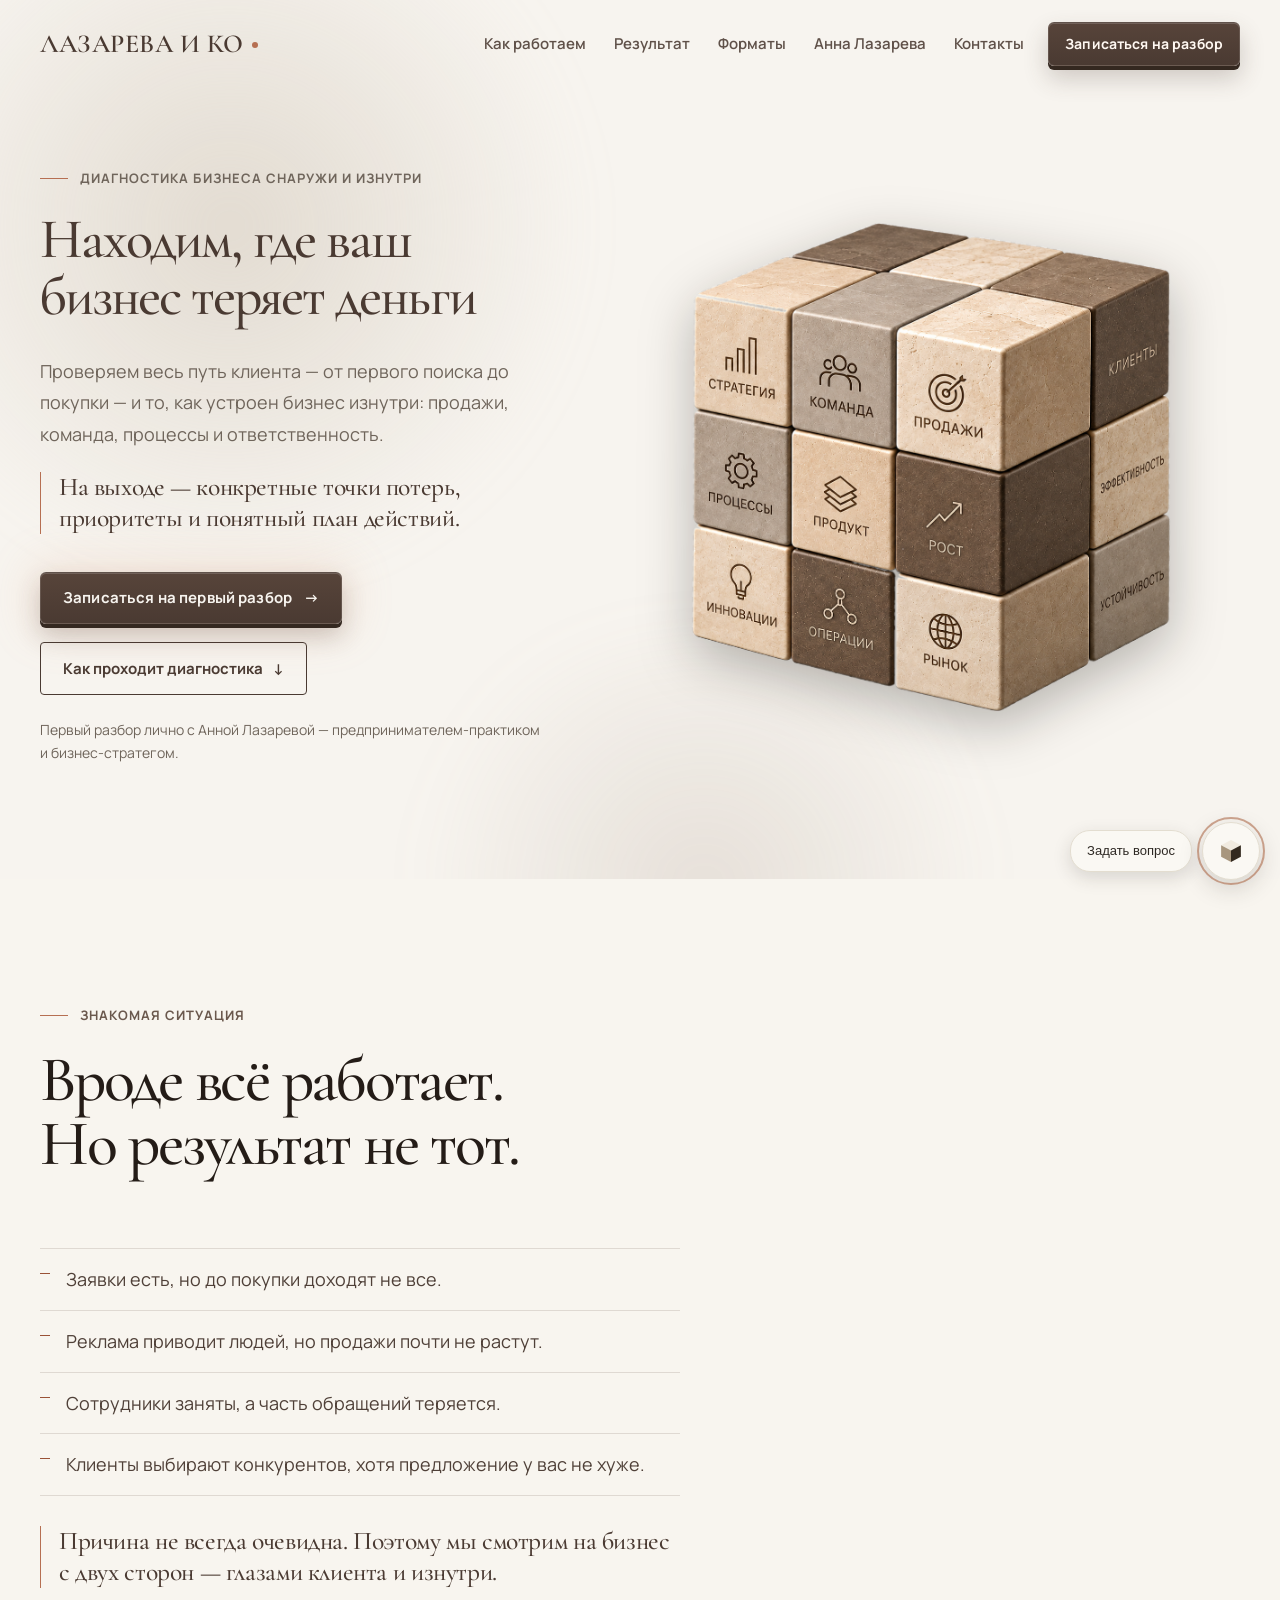
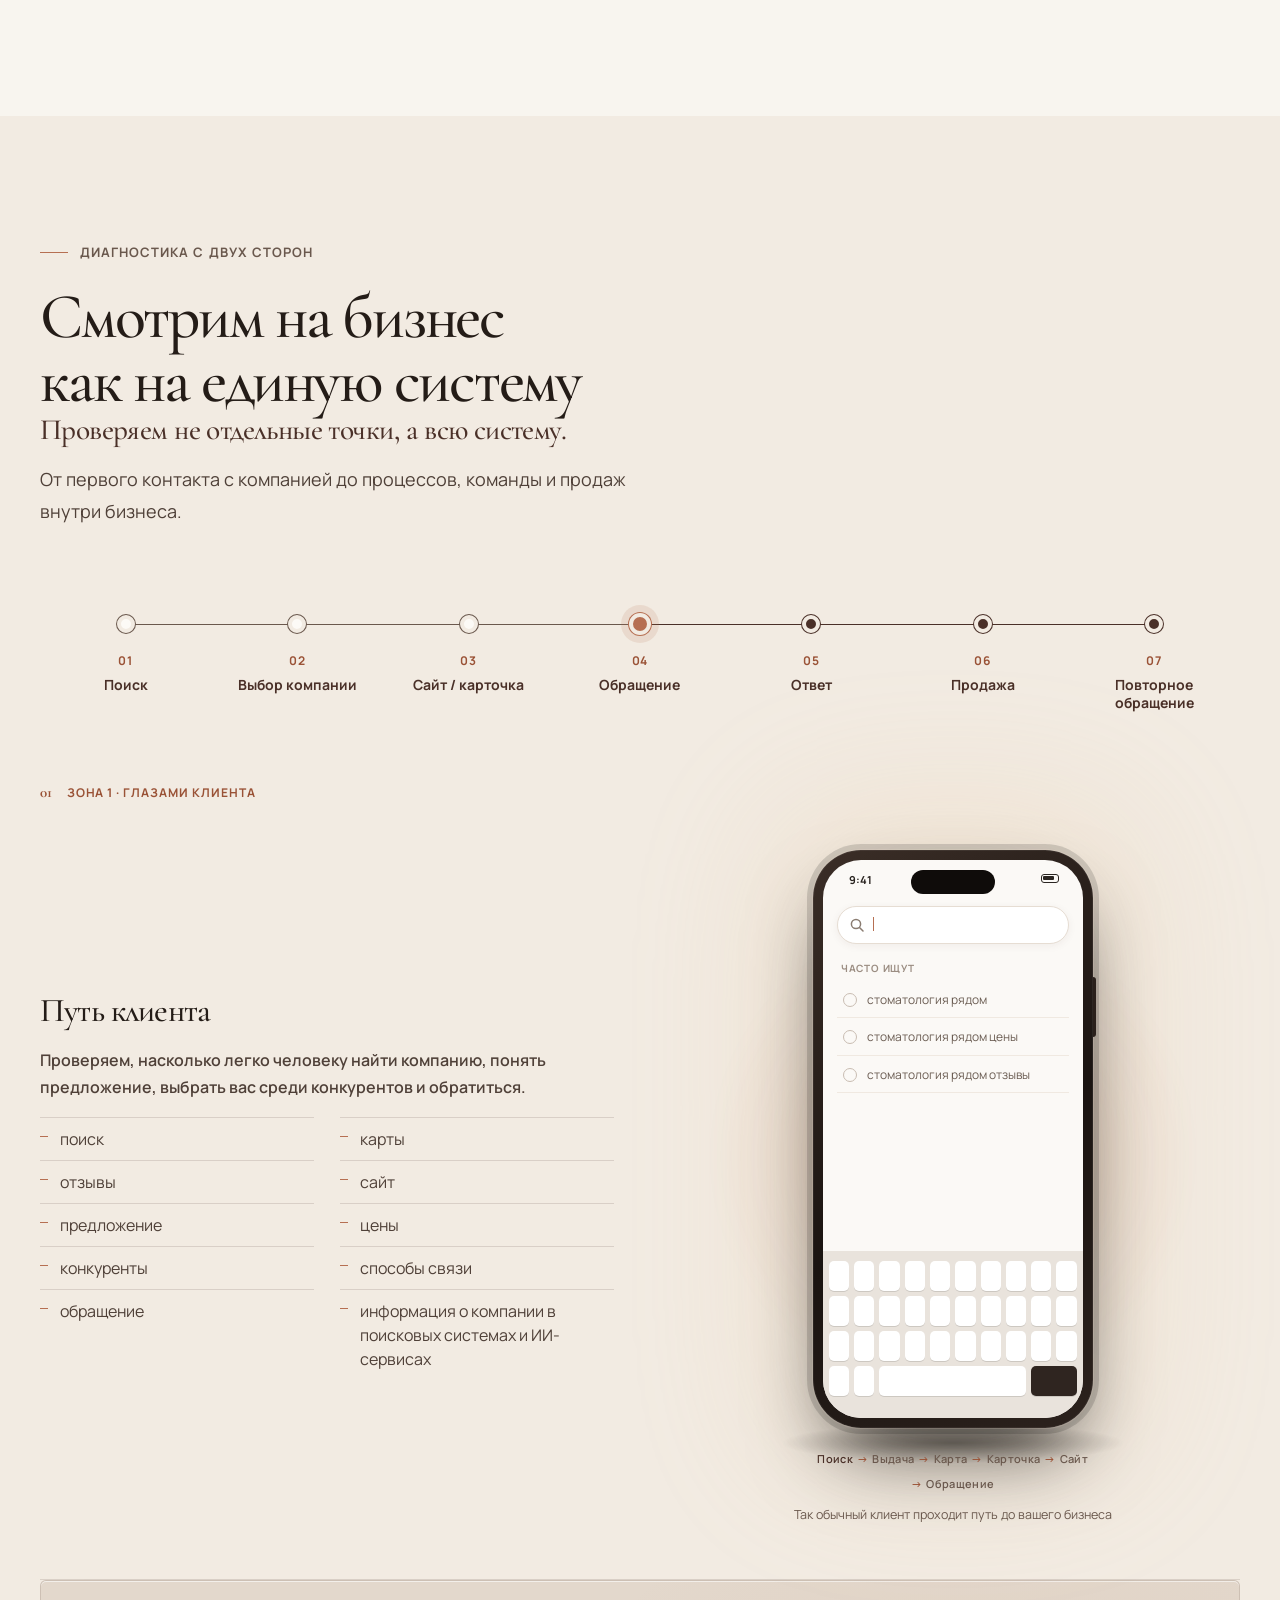
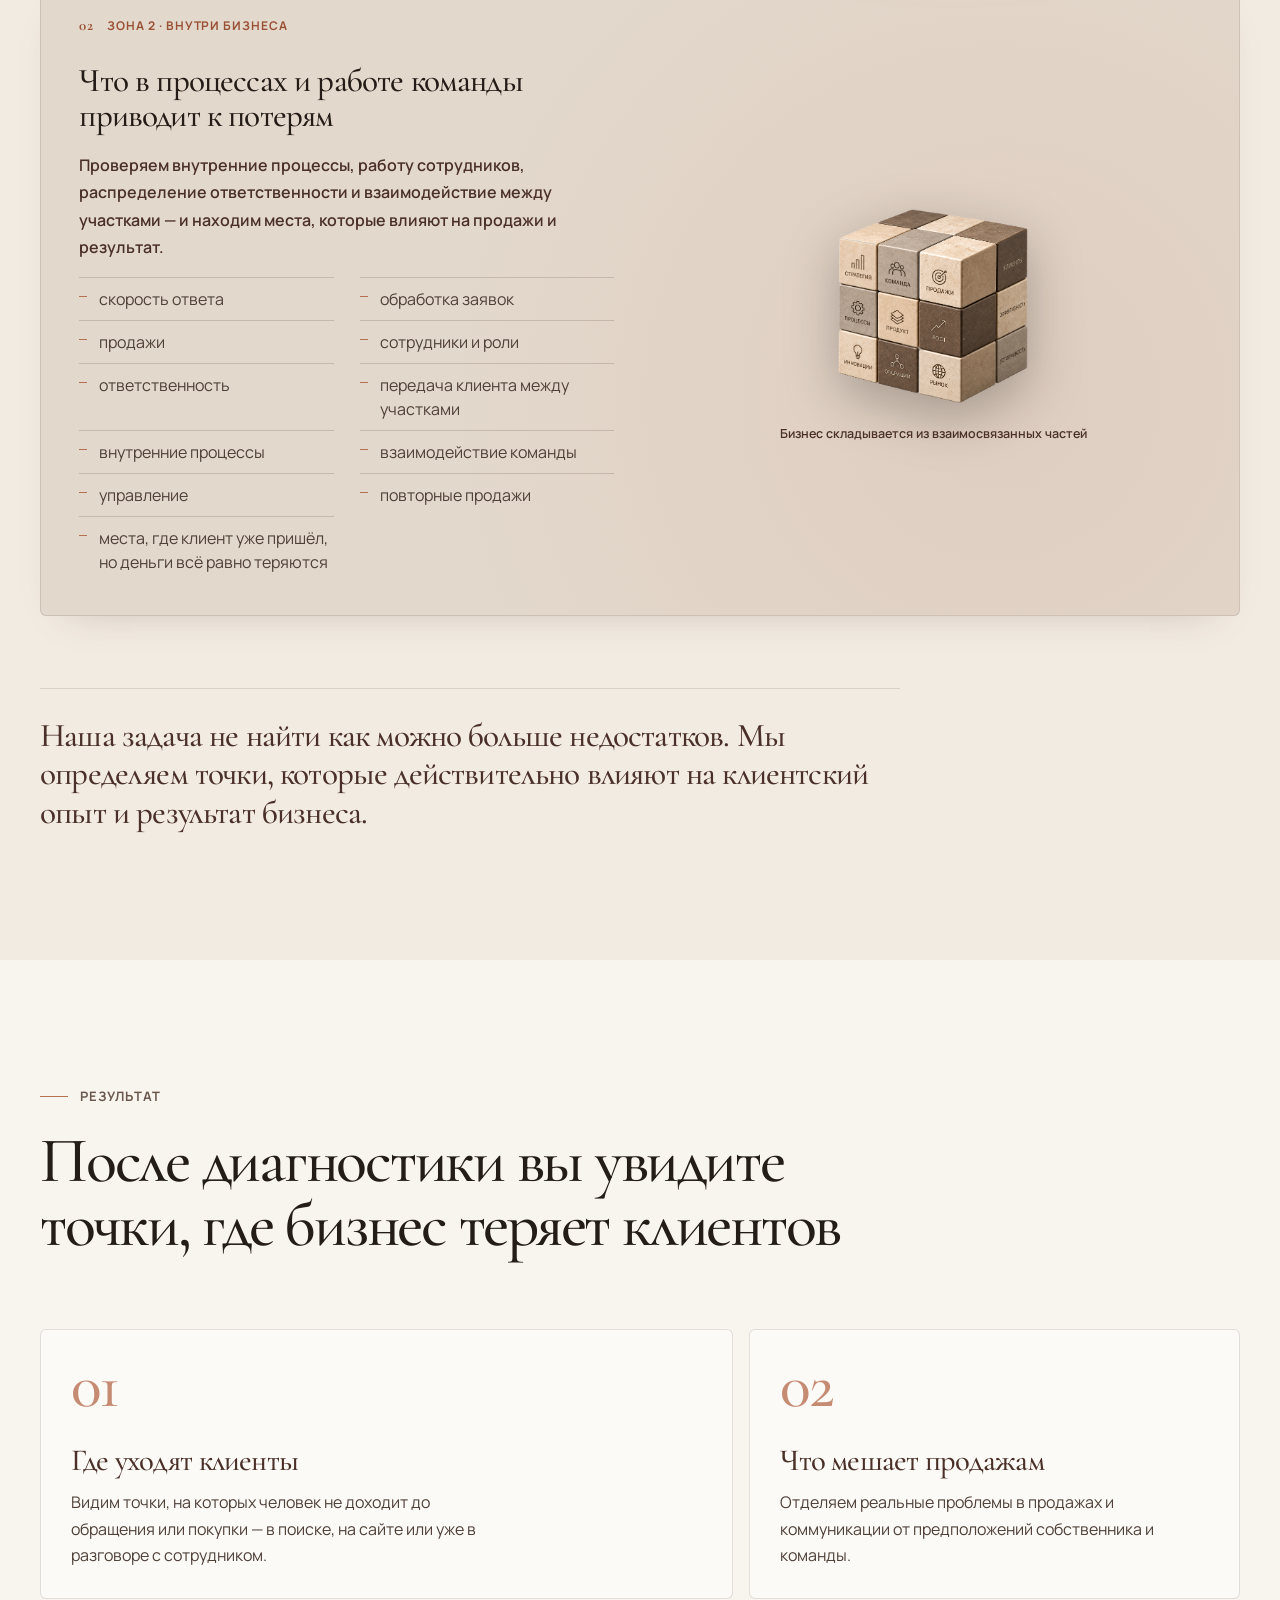
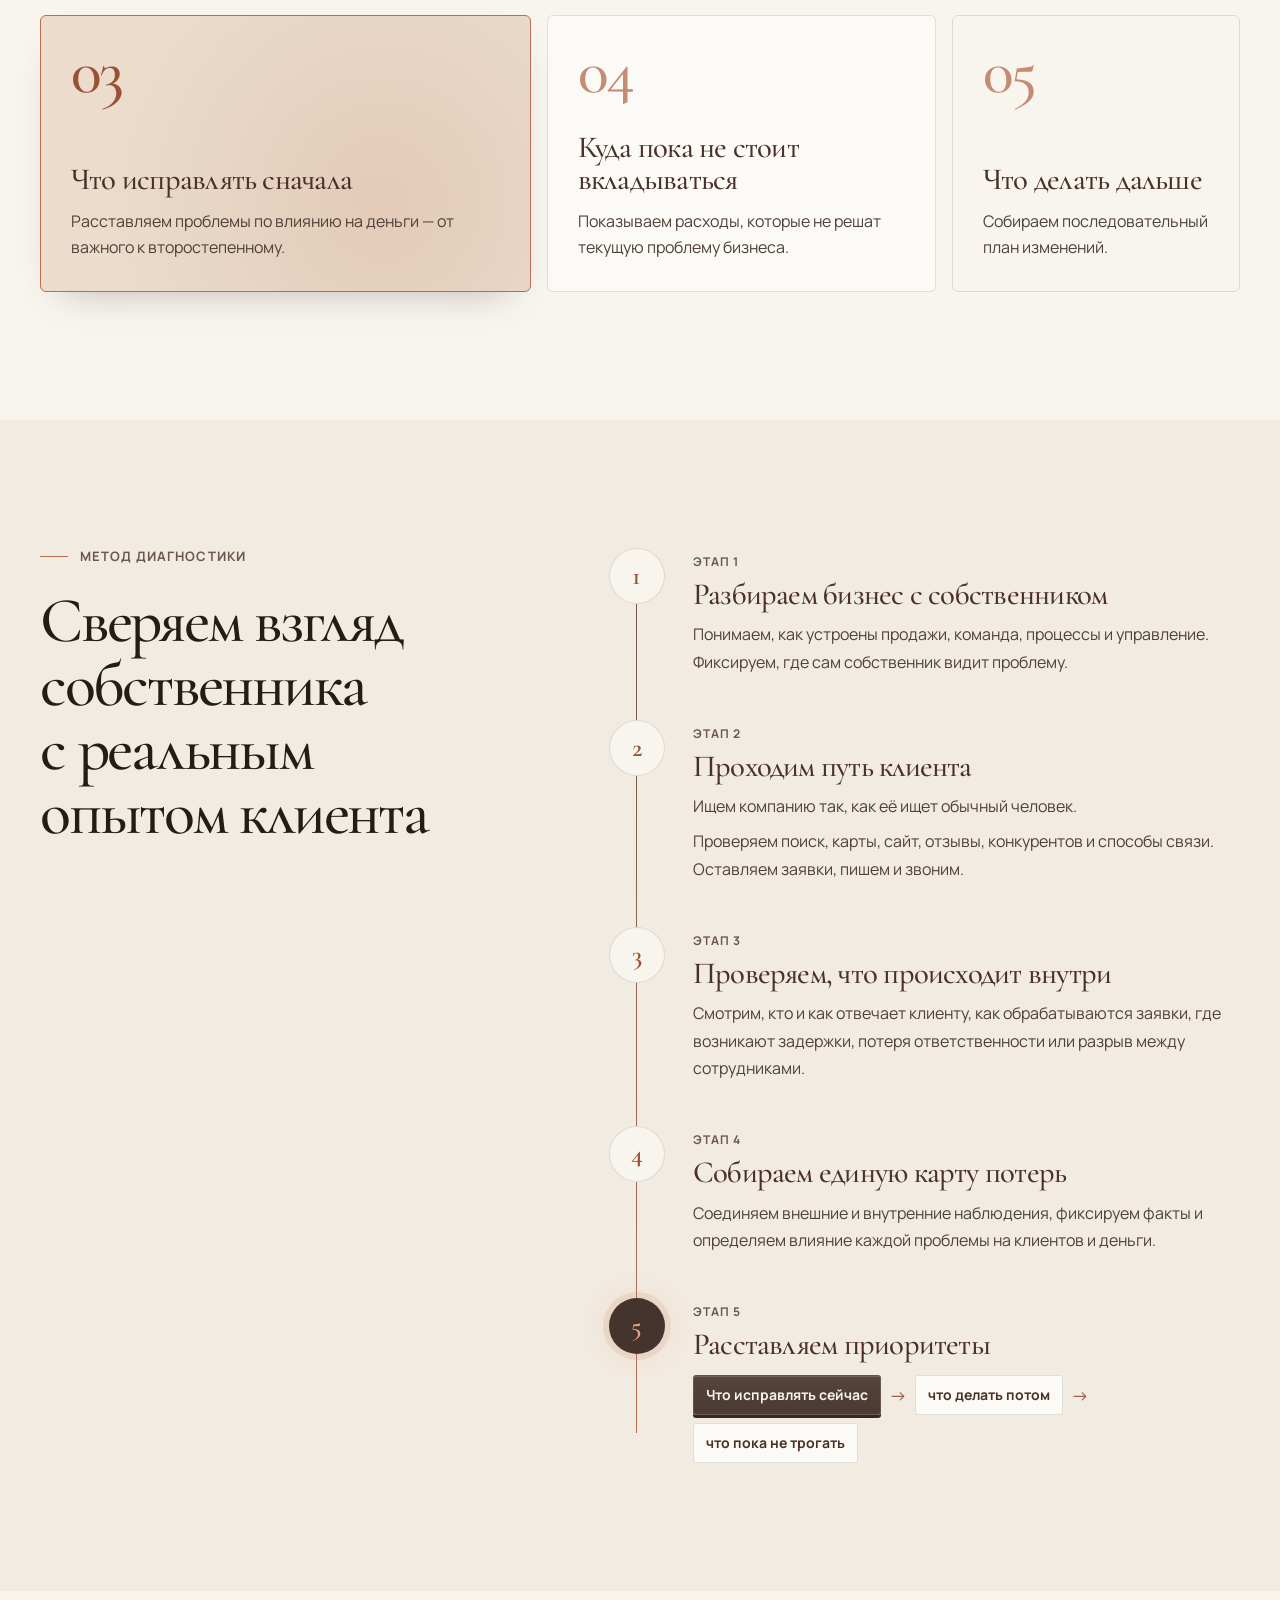
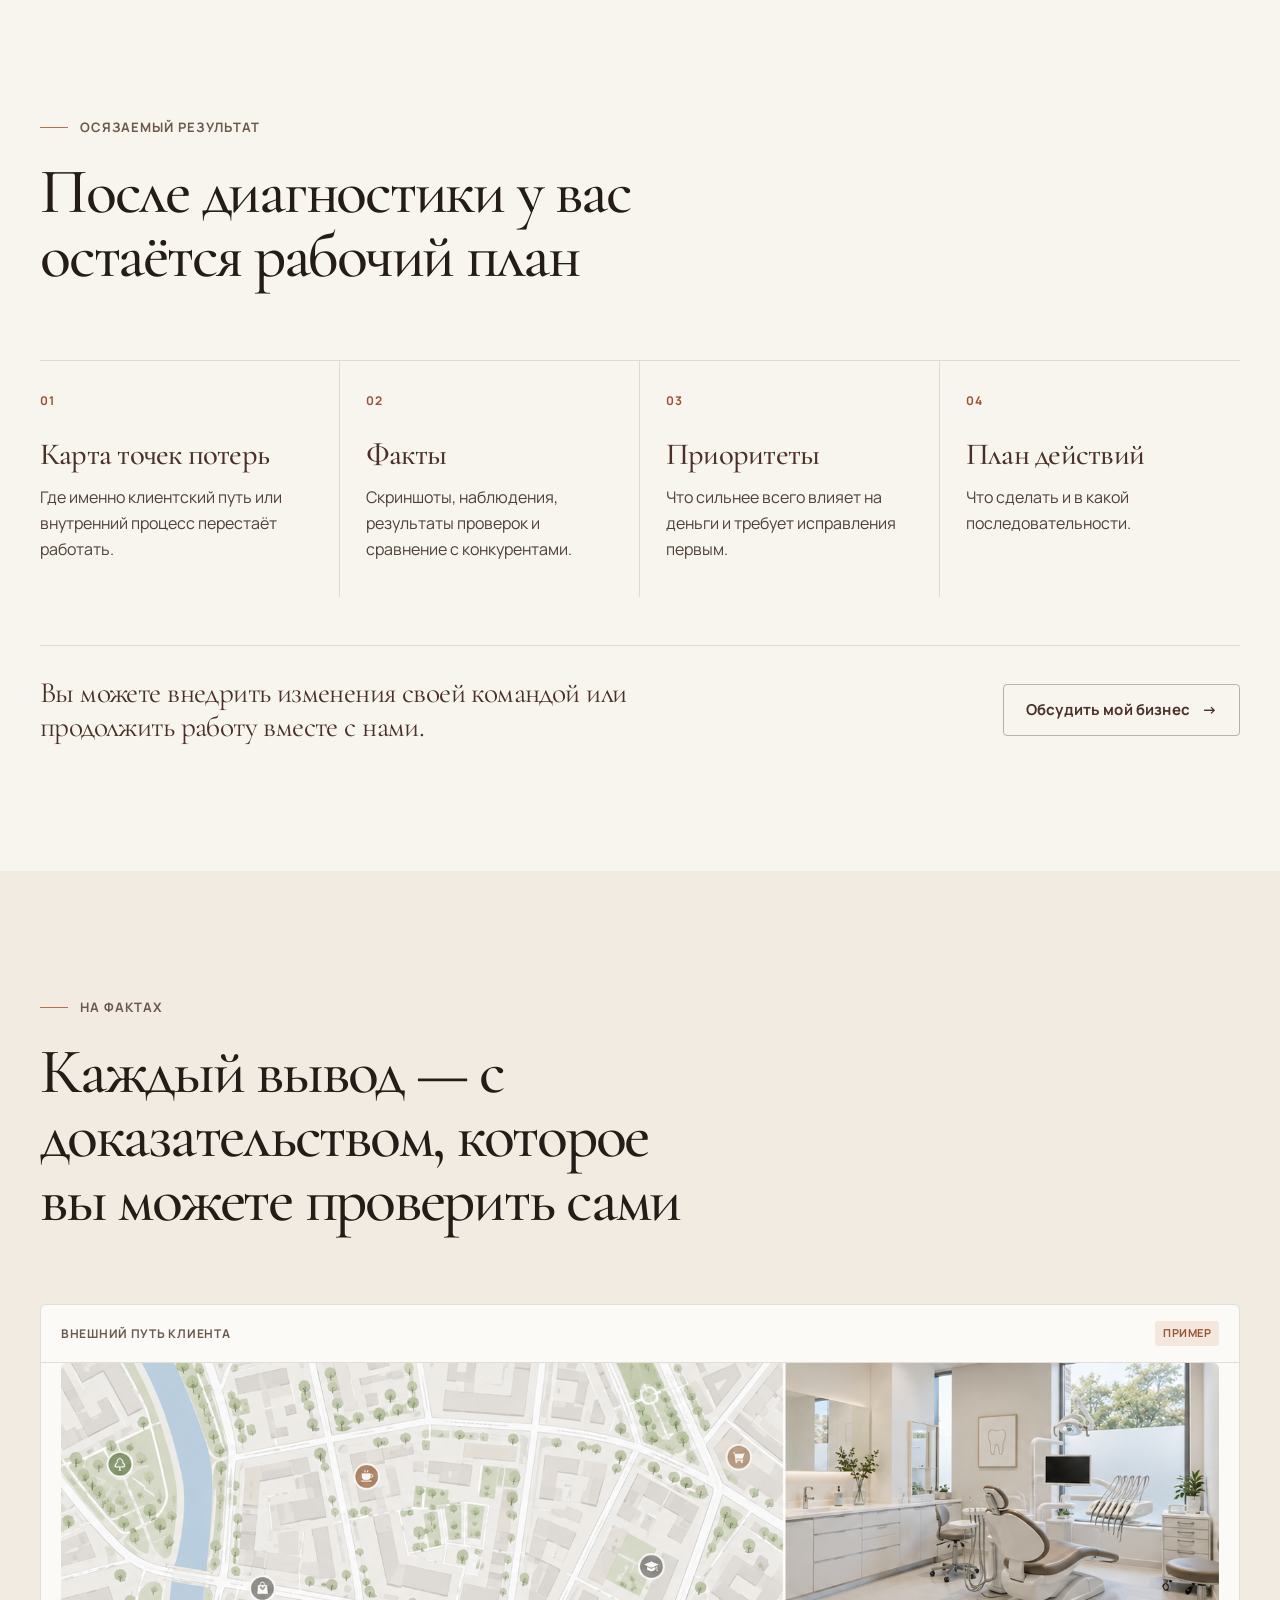
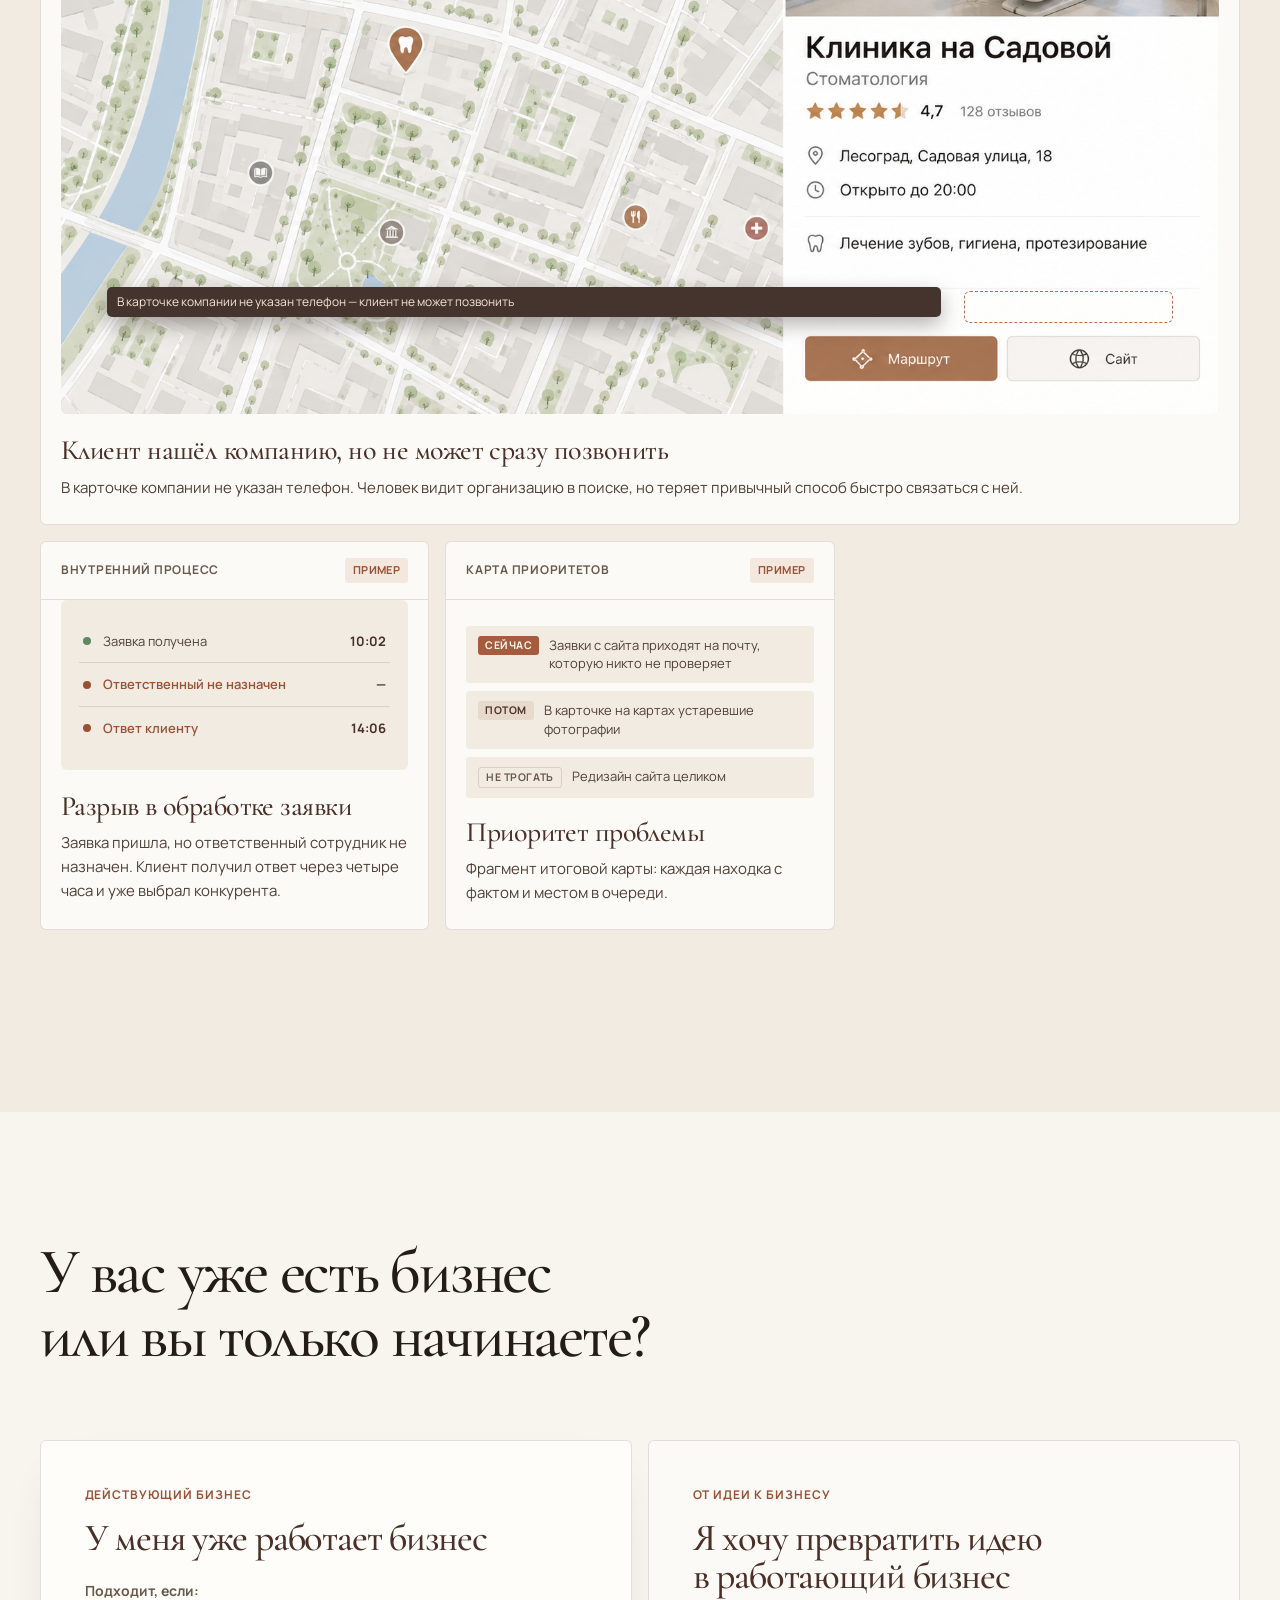
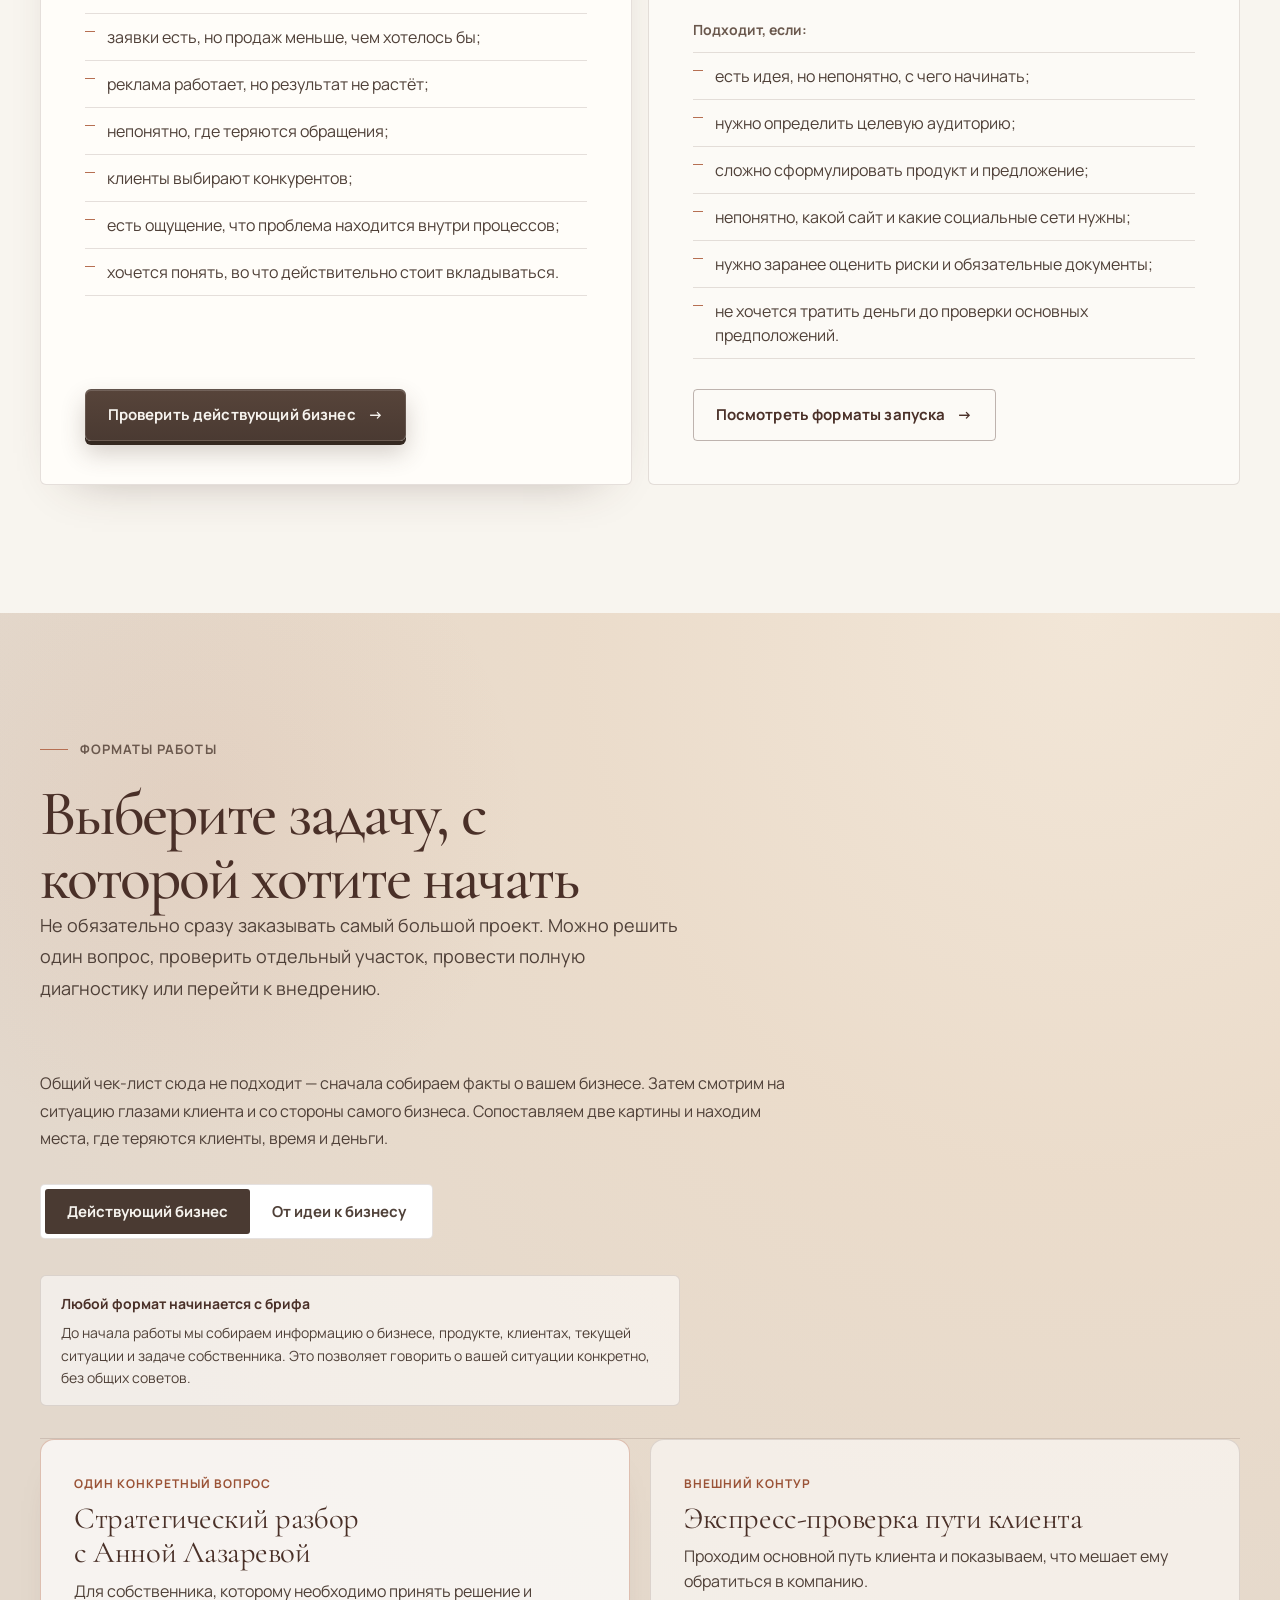
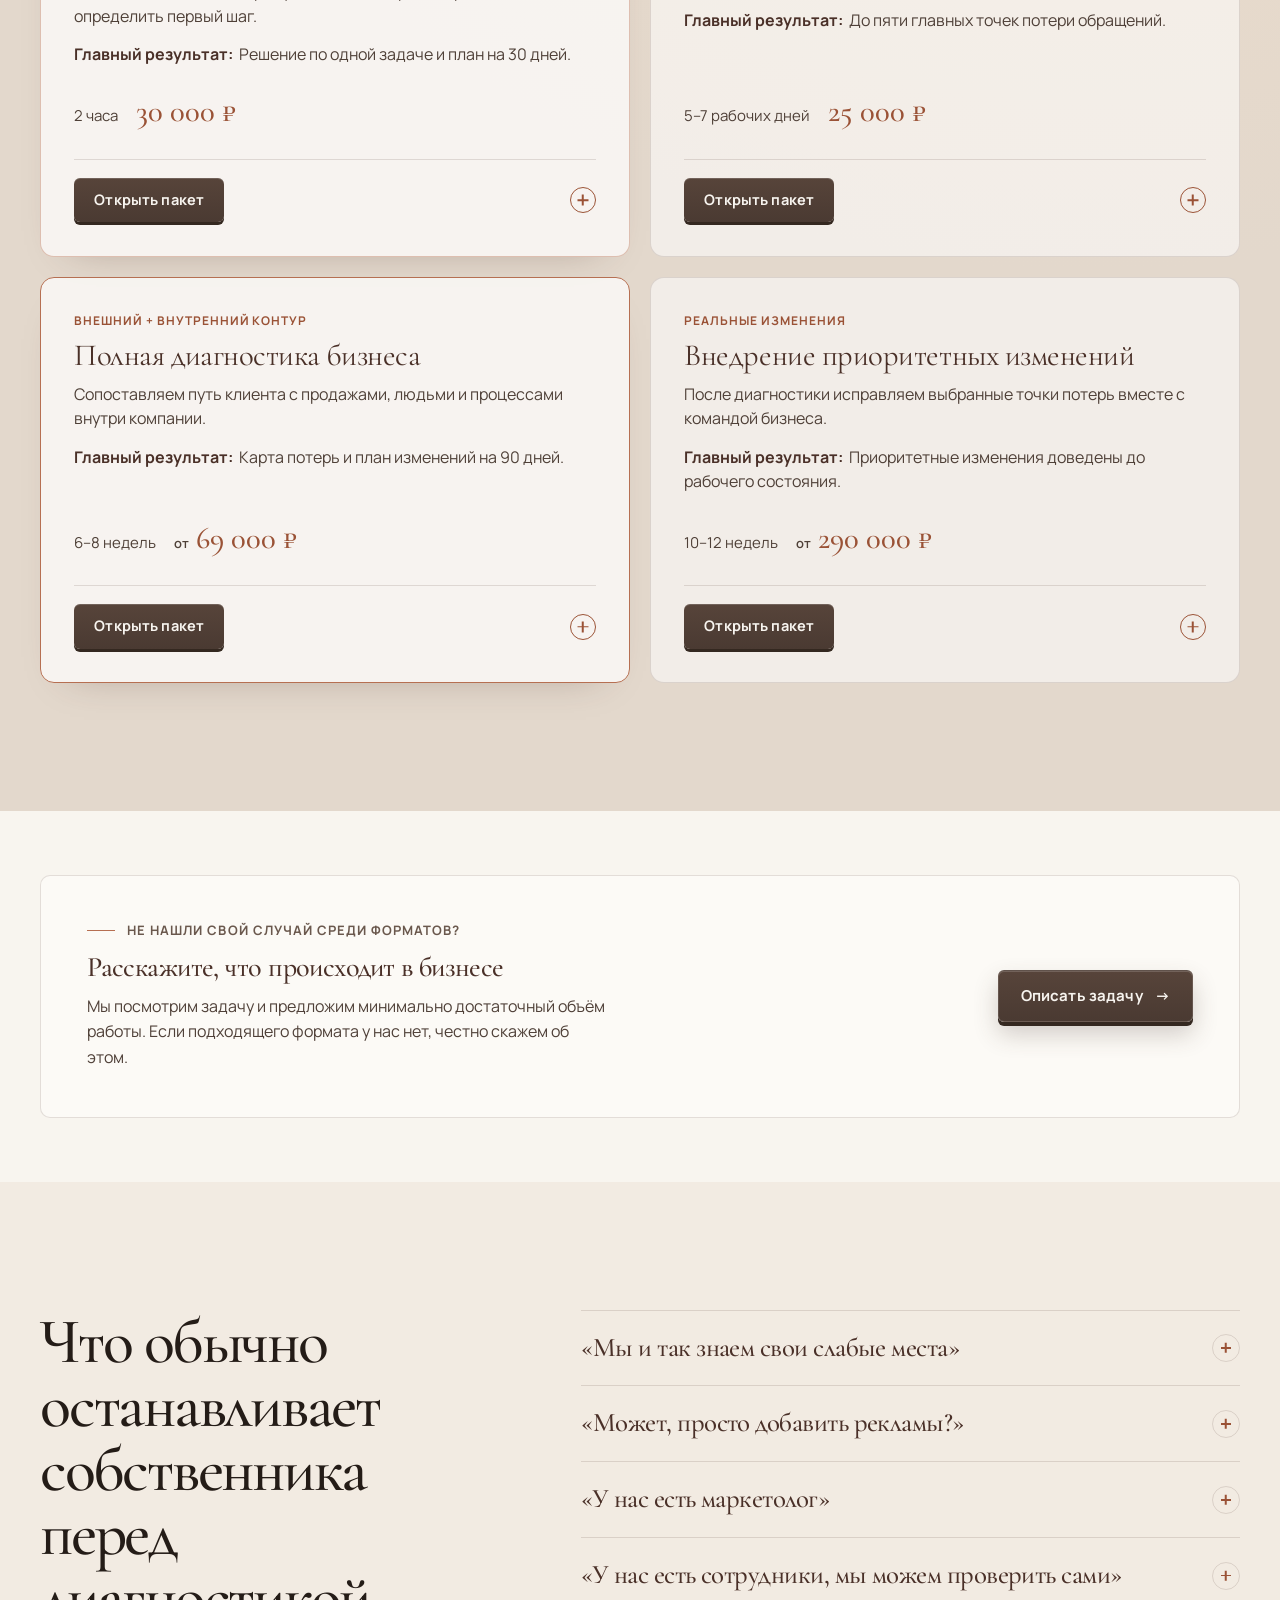
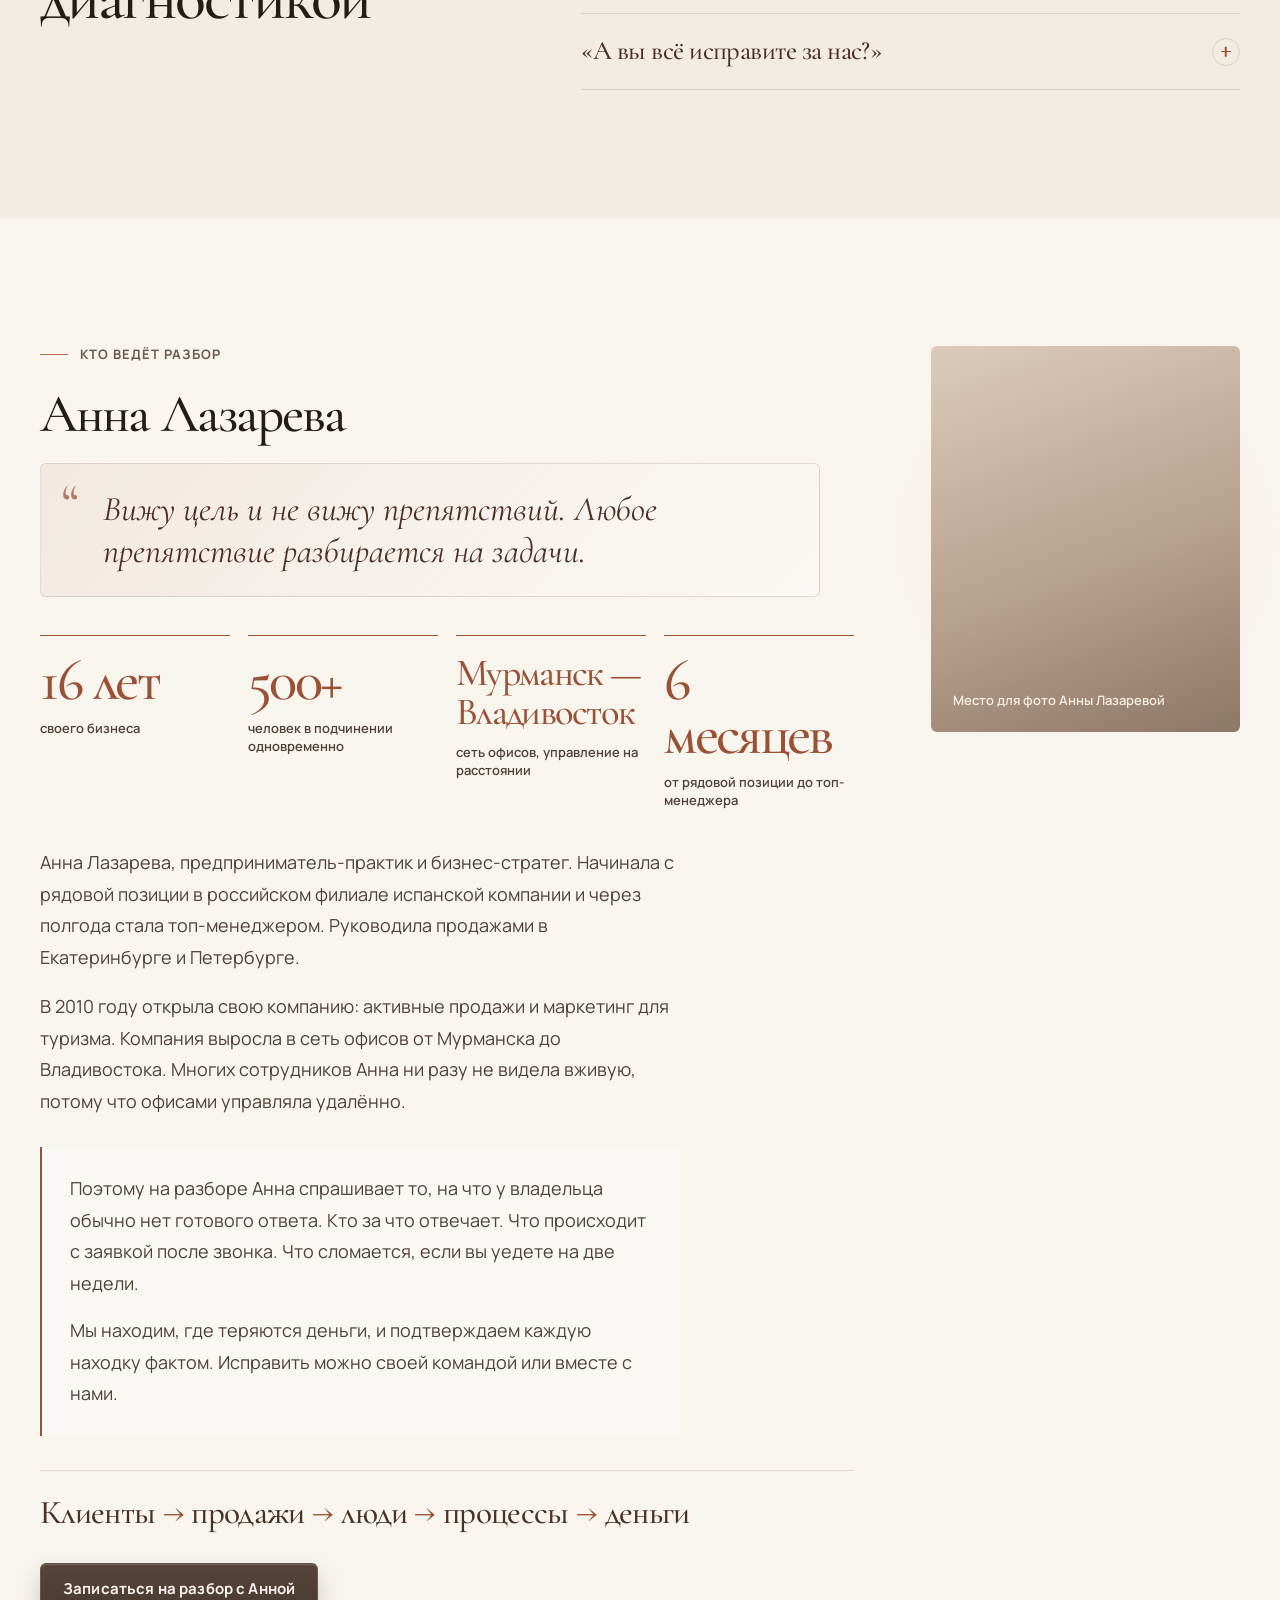
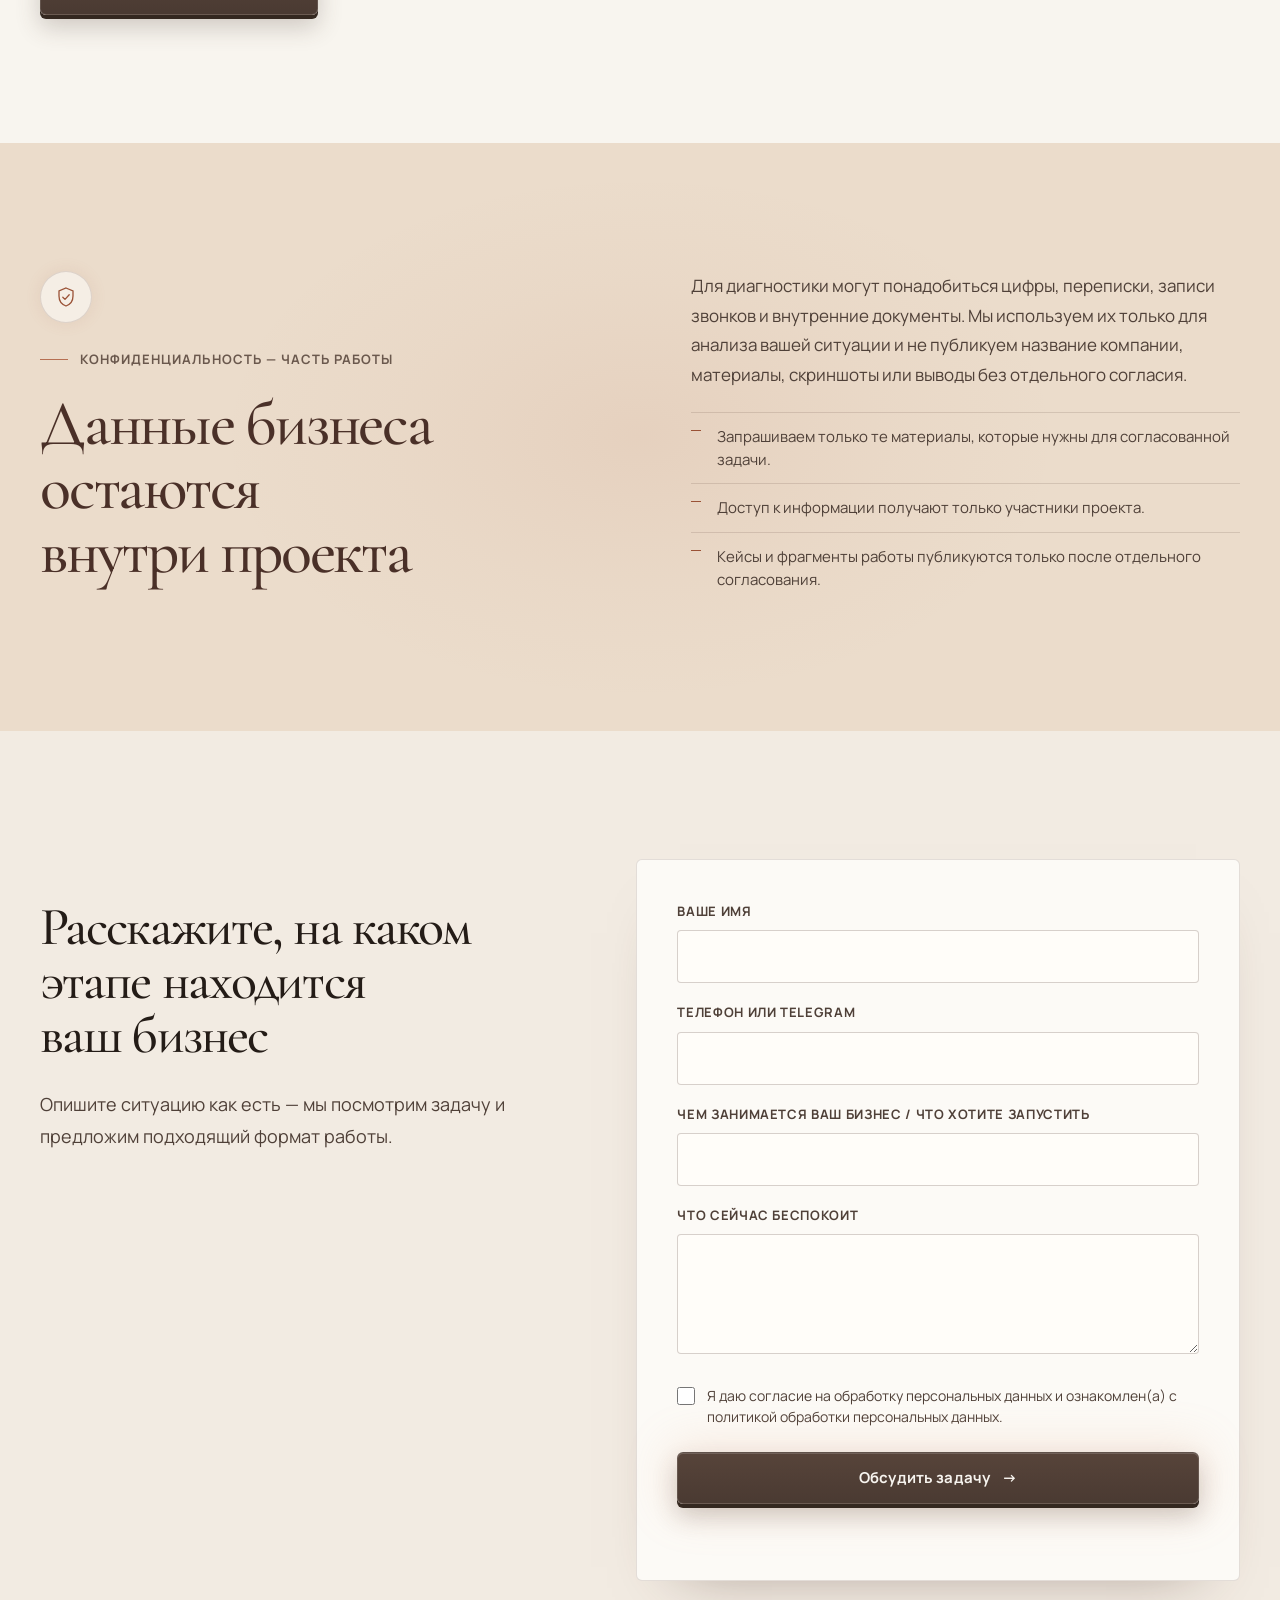
==== index.html @ 95a0cc96 "link Telegram contact" ====
<!doctype html>
<html lang="ru" class="no-js">
<head>
<meta charset="utf-8">
<meta name="viewport" content="width=device-width, initial-scale=1">
<title>Лазарева и Ко — диагностика бизнеса и пути клиента</title>
<meta name="description" content="Находим, где бизнес теряет деньги: на пути клиента до обращения и внутри бизнеса после заявки. Карта потерь, приоритеты и план действий. Первый разбор с Анной Лазаревой.">
<meta name="theme-color" content="#45342d">
<meta property="og:type" content="website">
<meta property="og:title" content="Лазарева и Ко — диагностика бизнеса и пути клиента">
<meta property="og:description" content="Находим, где ваш бизнес теряет деньги.">
<meta property="og:locale" content="ru_RU">
<link rel="icon" type="image/svg+xml" href="data:image/svg+xml,%3Csvg xmlns='http://www.w3.org/2000/svg' viewBox='0 0 64 64'%3E%3Crect width='64' height='64' rx='14' fill='%232b2520'/%3E%3Cpath d='M18 20h28M18 32h28M18 44h18' stroke='%23b8945f' stroke-width='4' stroke-linecap='round'/%3E%3C/svg%3E">
<link rel="preconnect" href="https://fonts.googleapis.com">
<link rel="preconnect" href="https://fonts.gstatic.com" crossorigin>
<link href="https://fonts.googleapis.com/css2?family=Cormorant+Garamond:wght@500;600&family=Manrope:wght@400;500;600;700&display=swap" rel="stylesheet">
<style>
/* Лазарева и Ко — quiet luxury, шоколад + крем + медь */
:root{
  --night:#1d1815;
  --choc:#45342d;
  --choc-deep:#332721;
  --cocoa:#4a3028;
  --cream:#f8f5ef;
  --card:#fcfaf6;
  --wash:#f2ebe2;
  --taupe:#6a584d;
  --copper:#b66f52;
  --copper-btn:#a45c3d;
  --copper-btn-hover:#934f33;
  --copper-text:#9a5236;
  --copper-light:#e2a47f;
  --champagne:232,196,150;
  --ink:#241c17;
  --text:#4f4038;
  --on-dark:#efe6dc;
  --on-dark-soft:#c9b3a0;
  --line:rgba(74,48,40,.14);
  --line-dark:rgba(239,214,190,.14);
  --serif:'Cormorant Garamond',Georgia,'Times New Roman',serif;
  --sans:'Manrope',Arial,sans-serif;
  --max:1200px;
  --ease:cubic-bezier(.2,.7,.2,1);
}

*{box-sizing:border-box}
html{scroll-behavior:smooth;background:var(--cream)}
body{margin:0;min-width:320px;overflow-x:hidden;background:var(--cream);color:var(--ink);font:400 18px/1.7 var(--sans);-webkit-font-smoothing:antialiased;text-rendering:optimizeLegibility}
a{color:inherit;text-decoration:none}
button,input,textarea{font:inherit;color:inherit}
button{cursor:pointer}
img{max-width:100%;display:block}
p{margin:0}
h1,h2,h3{margin:0;font-weight:500}
::selection{background:var(--copper);color:#fff8f2}
:focus-visible{outline:2px solid var(--copper);outline-offset:4px;border-radius:2px}
.dark :focus-visible{outline-color:var(--copper-light)}

.skip-link{position:fixed;z-index:100;left:16px;top:-80px;padding:10px 15px;border-radius:4px;background:var(--cocoa);color:var(--cream)}
.skip-link:focus{top:16px}

.shell{width:min(calc(100% - 64px),var(--max));margin:0 auto}
.section{position:relative;padding:clamp(88px,10vw,140px) 0;scroll-margin-top:80px}
.bg-cream{background:var(--cream)}
.bg-wash{background:var(--wash)}
.dark{background:var(--choc);color:var(--on-dark)}

/* typography */
.eyebrow{display:flex;align-items:center;gap:12px;margin:0 0 24px;color:var(--taupe);font-size:13px;font-weight:700;letter-spacing:.08em;line-height:1.3;text-transform:uppercase}
.eyebrow::before{flex:none;width:28px;height:1px;background:var(--copper);content:""}
.dark .eyebrow{color:var(--on-dark-soft)}
.display{font-family:var(--serif);font-size:clamp(42px,5vw,72px);font-weight:500;letter-spacing:-.035em;line-height:1}
.body-copy{max-width:640px;color:var(--text);font-size:18px;line-height:1.75}
.body-copy p+p{margin-top:1em}
.dark .body-copy{color:var(--on-dark-soft)}
.pain-list{max-width:640px;margin:26px 0 0;padding:0;list-style:none}
.pain-list li{position:relative;padding:16px 0 16px 26px;border-top:1px solid var(--line);color:var(--text);font-size:18px;line-height:1.6}
.pain-list li:last-child{border-bottom:1px solid var(--line)}
.pain-list li::before{position:absolute;left:0;top:24px;width:10px;height:1px;background:var(--copper-text);content:""}
#pain .hero-accent{max-width:640px;margin-top:30px}
.accent-line{font-family:var(--serif);font-size:clamp(26px,2.3vw,34px);font-weight:500;letter-spacing:-.02em;line-height:1.15;color:var(--cocoa)}
.dark .accent-line{color:var(--on-dark)}
.section-head{display:grid;grid-template-columns:1.05fr .95fr;gap:clamp(40px,8vw,120px);align-items:end;margin-bottom:clamp(44px,6vw,72px)}
.section-head .body-copy{margin-left:auto}
.section-head.single{display:block;max-width:880px}
.section-head.single .body-copy{margin-left:0}

/* buttons */
.btn{display:inline-flex;align-items:center;justify-content:center;gap:12px;min-height:52px;padding:13px 22px;border:1px solid transparent;border-radius:4px;font-size:15px;font-weight:700;letter-spacing:.01em;line-height:1.2;text-align:center;transition:background .25s var(--ease),box-shadow .25s var(--ease),transform .25s var(--ease),color .25s,border-color .25s}
.btn .arrow{display:inline-block;transition:transform .25s var(--ease)}
.btn:hover .arrow{transform:translateX(4px)}
.btn-primary{background:linear-gradient(180deg,#57443a 0%,#4a3a32 100%);color:#f7f4ef;border:1px solid rgba(255,255,255,.12);border-radius:6px;box-shadow:inset 0 1px 0 rgba(255,255,255,.16),0 4px 0 #342820,0 12px 24px rgba(74,58,50,.24)}
.btn-primary:hover{background:linear-gradient(180deg,#5f4c41 0%,#4a3a32 100%);transform:translateY(-2px);box-shadow:inset 0 1px 0 rgba(255,255,255,.18),0 6px 0 #342820,0 16px 30px rgba(74,58,50,.28)}
.btn-primary:active{transform:translateY(3px);box-shadow:inset 0 1px 0 rgba(255,255,255,.12),0 1px 0 #342820,0 6px 14px rgba(74,58,50,.22)}
.btn-primary.btn-glow{box-shadow:inset 0 1px 0 rgba(255,255,255,.16),0 4px 0 #342820,0 12px 24px rgba(74,58,50,.24),0 0 46px 6px rgba(226,164,127,.22)}
.btn-primary.btn-glow:hover{box-shadow:inset 0 1px 0 rgba(255,255,255,.18),0 6px 0 #342820,0 16px 30px rgba(74,58,50,.28),0 0 60px 10px rgba(226,164,127,.3)}
.btn-primary.btn-glow:active{box-shadow:inset 0 1px 0 rgba(255,255,255,.12),0 1px 0 #342820,0 6px 14px rgba(74,58,50,.22)}
.btn-ghost{background:transparent;border-color:rgba(74,48,40,.35);color:var(--cocoa)}
.btn-ghost:hover{border-color:var(--cocoa);background:rgba(74,48,40,.05);transform:translateY(-1px)}
.dark .btn-ghost{border-color:rgba(239,214,190,.3);color:var(--on-dark)}
.dark .btn-ghost:hover{border-color:var(--copper-light);background:rgba(239,214,190,.06)}
.text-link{display:inline-flex;align-items:center;gap:8px;padding:4px 0;border-bottom:1px solid var(--copper);font-size:15px;font-weight:700}
.text-link .arrow{transition:transform .25s var(--ease)}
.text-link:hover .arrow{transform:translateY(3px)}

/* reveal */
.reveal{opacity:0;transform:translateY(16px);transition:opacity .8s var(--ease),transform .8s var(--ease)}
.reveal.in-view{opacity:1;transform:none}
.no-js .reveal{opacity:1;transform:none}

/* ============ header ============ */
.site-header{position:fixed;z-index:60;top:0;left:0;right:0;padding:22px 0;color:var(--on-dark);transition:padding .3s var(--ease),background .3s,box-shadow .3s,color .3s}
.site-header.is-scrolled{padding:10px 0;background:rgba(248,245,239,.86);color:var(--ink);box-shadow:0 1px 0 rgba(74,48,40,.12);-webkit-backdrop-filter:blur(14px);backdrop-filter:blur(14px)}
.header-row{display:flex;align-items:center;gap:24px}
.brand{font-family:var(--serif);font-size:26px;font-weight:600;letter-spacing:.02em;line-height:1;white-space:nowrap}
.brand::after{display:inline-block;width:6px;height:6px;margin:0 0 4px 8px;border-radius:50%;background:var(--copper);content:""}
.nav{display:flex;align-items:center;gap:28px;margin-left:auto}
.nav a{font-size:15px;font-weight:600;opacity:.88;transition:opacity .2s,color .2s}
.nav a:hover{opacity:1;color:var(--copper-light)}
.site-header.is-scrolled .nav a:hover{color:var(--copper-text)}
.header-cta{min-height:44px;padding:9px 16px;font-size:14px;white-space:nowrap}
.nav-cta{display:none}
.menu-toggle{display:none;position:relative;width:44px;height:44px;margin-left:auto;padding:0;border:1px solid currentColor;border-radius:4px;background:transparent;color:inherit;opacity:.85}
.menu-toggle span,.menu-toggle::before,.menu-toggle::after{position:absolute;left:50%;width:18px;height:1.5px;margin-left:-9px;background:currentColor;content:"";transition:transform .25s}
.menu-toggle span{top:21px}
.menu-toggle::before{top:15px}
.menu-toggle::after{top:27px}
.menu-toggle[aria-expanded="true"] span{opacity:0}
.menu-toggle[aria-expanded="true"]::before{transform:translateY(6px) rotate(45deg)}
.menu-toggle[aria-expanded="true"]::after{transform:translateY(-6px) rotate(-45deg)}

/* ============ hero ============ */
:root{
  /* hero + biz-cube local palette (does not affect any other section) */
  --hero-ivory:#f7f4ef;
  --hero-sand:#ebdccb;
  --hero-taupe:#c8bcab;
  --hero-mushroom:#9a8574;
  --hero-brown:#4a3a32;
  --hero-stone:#6f655b;
}
.hero{position:relative;overflow:hidden;min-height:0;padding:clamp(130px,14vw,170px) 0 clamp(80px,9vw,120px);background:var(--hero-ivory);color:var(--hero-brown)}
.hero-light{position:absolute;inset:0;pointer-events:none;will-change:transform}
.hero-light i{position:absolute;display:block;border-radius:50%;filter:blur(30px)}
.hero-light .l1{top:-18%;left:-12%;width:60vw;height:60vw;background:radial-gradient(circle,rgba(200,188,171,.45),transparent 65%)}
.hero-light .l2{bottom:-30%;left:30%;width:50vw;height:40vw;background:radial-gradient(circle,rgba(154,133,116,.18),transparent 70%)}
.hero-grid{position:relative;display:grid;grid-template-columns:.9fr 1.1fr;gap:clamp(40px,6vw,90px);align-items:center}
.hero .eyebrow{color:var(--hero-stone)}
.hero h1{max-width:600px;font-family:var(--serif);font-size:clamp(42px,4.4vw,64px);font-weight:500;letter-spacing:-.035em;line-height:1.02;color:var(--hero-brown)}
.hero-text{max-width:520px;margin:30px 0 0;color:var(--hero-stone);font-size:18px;line-height:1.75}
.hero-accent{max-width:520px;margin:22px 0 0;padding-left:18px;border-left:1px solid var(--copper);font-family:var(--serif);font-size:clamp(24px,2vw,30px);font-weight:500;letter-spacing:-.015em;line-height:1.2;color:var(--hero-brown)}
.hero-actions{display:flex;flex-wrap:wrap;align-items:center;gap:18px 26px;margin-top:38px}
.hero-actions .text-link{display:inline-flex;align-items:center;justify-content:center;gap:10px;min-height:52px;padding:13px 22px;border:1px solid var(--hero-brown);border-radius:4px;background:transparent;color:var(--hero-brown);transition:background .25s var(--ease),border-color .25s,transform .25s var(--ease)}
.hero-actions .text-link:hover{background:rgba(74,58,50,.07);border-color:#3a2d26;transform:translateY(-1px)}
.hero-note{max-width:520px;margin-top:24px;color:var(--hero-stone);font-size:14px;line-height:1.6}

/* header: unscrolled state sits over the now-light hero and needs dark-brown text;
   its scrolled/sticky behaviour is untouched. */
body.hero-is-light .site-header:not(.is-scrolled){color:var(--hero-brown)}
body.hero-is-light .site-header:not(.is-scrolled) .nav a:hover{color:var(--copper-text)}
body.hero-is-light .site-header:not(.is-scrolled) .header-cta{color:#fff8f2}

.sr-only{position:absolute;width:1px;height:1px;padding:0;margin:-1px;overflow:hidden;clip:rect(0,0,0,0);white-space:nowrap;border:0}

/* ============ biz-cube: reusable "business cube" component ============
   Used in the hero (--hero modifier) and in "Внутри бизнеса" (--inner modifier).
   A genuine volumetric construction: 9 individually-3D-faced sub-cubes (each
   with its own front/top/side face, shaded lightest-top / mid-front / darkest-side
   from the SAME base hue) tiled 3x3 and viewed under one shared isometric rotation,
   so the whole thing simultaneously reads as one big cube (front/top/right faces
   all visible with real offset depth) AND as 9 small volumetric blocks.
   Built from CSS + inline-SVG icons only — no photographic tile assets. */
.hero-cube-figure{width:100%;margin:0;justify-self:end}
.biz-cube{--tile-radius:7px;position:relative;width:100%;padding-bottom:6%;perspective:1600px}
.biz-cube::after{content:"";position:absolute;left:8%;right:8%;bottom:0;height:22%;background:radial-gradient(ellipse at center,rgba(43,32,26,.4),rgba(43,32,26,.14) 55%,transparent 76%);filter:blur(7px);z-index:0;pointer-events:none}
.biz-cube-grid{position:relative;z-index:1;display:grid;grid-template-columns:repeat(3,1fr);grid-template-rows:repeat(3,1fr);gap:0;width:100%;aspect-ratio:1;container-type:inline-size;transform-style:preserve-3d;transform:rotateX(30deg) rotateY(-33deg);transform-origin:50% 50%}
.biz-cube-tile{position:relative;transform-style:preserve-3d}
.biz-cube-tile{--cube-s:29cqw}
/* NOTE: the settle/assemble/push animations are applied to the individual .cube-face
   leaves below (not to .biz-cube-tile, which stays static). Chromium flattens a
   preserve-3d element's 3D children for the duration a CSS @keyframes animation
   targets that same element's `transform` — animating the tile itself silently
   collapses the whole sub-cube back to a flat card. Animating the (non-preserve-3d)
   leaf faces instead keeps every sub-cube genuinely volumetric while still moving. */
.cube-face{position:absolute;inset:0;border-radius:var(--tile-radius);backface-visibility:hidden;transform:var(--face-base)}
.cube-face--front{display:flex;flex-direction:column;align-items:center;justify-content:center;gap:8px;--face-base:translateZ(calc(var(--cube-s) / 2));background-image:radial-gradient(circle at 28% 22%,rgba(255,255,255,.4),transparent 42%),linear-gradient(155deg,var(--hero-sand) 0%,var(--hero-taupe) 100%);color:var(--hero-brown);box-shadow:inset 0 0 0 1px rgba(43,32,26,.14),inset 0 1px 0 rgba(255,255,255,.5),inset 0 -6px 10px rgba(74,58,50,.14)}
.cube-face--top{--face-base:rotateX(-90deg) translateZ(calc(var(--cube-s) / 2));background-image:linear-gradient(155deg,var(--hero-sand) 0%,var(--hero-taupe) 100%);filter:brightness(1.2) saturate(.9);box-shadow:inset 0 0 0 1px rgba(43,32,26,.14)}
.cube-face--side{--face-base:rotateY(90deg) translateZ(calc(var(--cube-s) / 2));background-image:linear-gradient(115deg,var(--hero-taupe) 0%,var(--hero-mushroom) 55%,var(--hero-stone) 100%);filter:brightness(.62) saturate(1.05);box-shadow:inset 0 0 0 1px rgba(43,32,26,.16)}
/* Only the true silhouette edges of the assembled cube carry a visible cap face:
   the top row's --top face (the cube's actual top plane) and the rightmost
   column's --side face (the cube's actual right plane). Every interior/lower
   tile also renders --top/--side leaves (kept for the 3D construction and for
   the loss-tile push), but on a real cube those are internal and invisible —
   left visible they poke out past the tile's own footprint (most visible as a
   pale plank hanging below the bottom row). Hiding them here fixes that without
   touching the 3D transforms, scatter offsets or assemble/push timing. */
.biz-cube-tile:not(:nth-child(-n+3)) > .cube-face--top{visibility:hidden}
.biz-cube-tile:not(:nth-child(3n)) > .cube-face--side{visibility:hidden}
.biz-cube-icon{position:relative;z-index:1;width:clamp(14px,2.2cqw,26px);height:clamp(14px,2.2cqw,26px);fill:none;stroke:currentColor;stroke-width:1.6;stroke-linecap:round;stroke-linejoin:round;opacity:.92}
.cube-face--front > span{position:relative;z-index:1;font-family:var(--sans);font-size:clamp(9px,1.55cqw,13px);font-weight:700;letter-spacing:.01em;line-height:1.2;text-align:center;padding:0 4px}

/* subtle per-tile material variation (same technique, slightly different stone tone) —
   kept close to the same warm cream/tan/mushroom family as the base tile so the
   whole cube reads as one cohesive stone, not a light-vs-dark checkerboard */
.biz-cube-tile:where(:nth-child(3n+2)) .cube-face--front{background-image:radial-gradient(circle at 28% 22%,rgba(255,255,255,.3),transparent 42%),linear-gradient(155deg,#efe4d3 0%,var(--hero-taupe) 100%)}
.biz-cube-tile:where(:nth-child(3n+2)) .cube-face--top{background-image:linear-gradient(155deg,#efe4d3 0%,var(--hero-taupe) 100%)}
.biz-cube-tile:where(:nth-child(3n+2)) .cube-face--side{background-image:linear-gradient(115deg,var(--hero-taupe) 0%,var(--hero-mushroom) 55%,var(--hero-stone) 100%)}
.biz-cube-tile:where(:nth-child(3n+3)) .cube-face--front{background-image:radial-gradient(circle at 28% 22%,rgba(255,255,255,.3),transparent 42%),linear-gradient(155deg,#d3c4b1 0%,#ab9a85 100%)}
.biz-cube-tile:where(:nth-child(3n+3)) .cube-face--top{background-image:linear-gradient(155deg,#d3c4b1 0%,#ab9a85 100%)}
.biz-cube-tile:where(:nth-child(3n+3)) .cube-face--side{background-image:linear-gradient(115deg,#ab9a85 0%,var(--hero-mushroom) 55%,var(--hero-stone) 100%)}

/* only 2-3 individual sub-cubes are dark — the rest of the cube stays light stone.
   Softened toward a gray-brown "mushroom" stone rather than near-black, to stay
   in the same tonal family as the light tiles (reference has no near-black tiles). */
.biz-cube-tile--dark .cube-face--front{background-image:linear-gradient(155deg,var(--hero-mushroom) 0%,#5c483d 100%);color:var(--hero-ivory);box-shadow:inset 0 0 0 1px rgba(43,32,26,.16),inset 0 1px 0 rgba(255,255,255,.22),inset 0 -6px 10px rgba(20,14,10,.2)}
.biz-cube-tile--dark .cube-face--top{background-image:linear-gradient(155deg,var(--hero-mushroom) 0%,#5c483d 100%);filter:brightness(1.3) saturate(.9)}
.biz-cube-tile--dark .cube-face--side{background-image:linear-gradient(115deg,var(--hero-mushroom) 0%,#5c483d 60%,#4a3830 100%);filter:brightness(.62)}
/* "Потери" — the one tile meant to read as loss: a deep espresso-brown with a
   warm rust undertone (not pure/near-black), so pushed forward it still looks
   like a solid, cohesive stone block, just a heavier note among the others */
.biz-cube-tile--loss .cube-face--front{background-image:radial-gradient(circle at 28% 20%,rgba(255,255,255,.08),transparent 46%),linear-gradient(155deg,#4d2f26 0%,#331d17 100%);color:var(--hero-ivory);box-shadow:inset 0 0 0 1px rgba(20,10,8,.35),inset 0 1px 0 rgba(255,255,255,.16),inset 0 -6px 10px rgba(10,7,5,.3),0 14px 20px -10px rgba(20,9,7,.55)}
.biz-cube-tile--loss .cube-face--top{background-image:linear-gradient(155deg,#4d2f26 0%,#331d17 100%);filter:brightness(1.25) saturate(.9)}
.biz-cube-tile--loss .cube-face--side{background-image:linear-gradient(115deg,#5c3a2e 0%,#4d2f26 55%,#331d17 100%);filter:brightness(.6)}

/* --- hero instance: appears mostly assembled, a couple of sub-cubes settle in, then Потери pushes out ---
   (animated on .cube-face, not .biz-cube-tile — see note above; each keyframe re-applies
   the face's own var(--face-base) orientation so front/top/side move as one rigid block) */
.biz-cube--hero .cube-face{animation:cubeHeroSettleFace 10s cubic-bezier(.3,.7,.2,1) infinite;animation-delay:calc(var(--i) * .07s)}
.biz-cube--hero .biz-cube-tile--loss .cube-face{animation:cubeHeroLossFace 10s cubic-bezier(.3,.7,.2,1) infinite;animation-delay:0s}
@keyframes cubeHeroSettleFace{
  0%{transform:translate3d(0,-10px,0) var(--face-base);opacity:.55}
  10%,62%{transform:translate3d(0,0,0) var(--face-base);opacity:1}
  70%,86%{transform:translate3d(0,0,0) var(--face-base);opacity:1}
  100%{transform:translate3d(0,-10px,0) var(--face-base);opacity:.55}
}
@keyframes cubeHeroLossFace{
  0%,60%{transform:translateZ(0) var(--face-base)}
  68%,84%{transform:translateZ(38px) var(--face-base)}
  96%,100%{transform:translateZ(0) var(--face-base)}
}

/* --- inner instance: starts scattered, settles sub-cube-by-sub-cube on scroll-into-view, offset timing vs hero --- */
.biz-cube--inner .cube-face{opacity:0;transform:translate3d(var(--sx),var(--sy),0) rotate(var(--sr)) var(--face-base)}
.biz-cube--inner.is-assembling .cube-face{animation:cubeInnerAssembleFace 12s cubic-bezier(.25,.7,.18,1) infinite;animation-delay:calc(var(--i) * .16s)}
.biz-cube--inner.is-assembling .biz-cube-tile--loss .cube-face{animation:cubeInnerAssembleLossFace 12s cubic-bezier(.25,.7,.18,1) infinite}
@keyframes cubeInnerAssembleFace{
  0%{opacity:0;transform:translate3d(var(--sx),var(--sy),0) rotate(var(--sr)) var(--face-base)}
  16%{opacity:1;transform:translate3d(var(--sx),var(--sy),0) rotate(var(--sr)) var(--face-base)}
  34%{opacity:1;transform:translate3d(0,0,0) rotate(0) var(--face-base)}
  72%{opacity:1;transform:translate3d(0,0,0) rotate(0) var(--face-base)}
  90%{opacity:1;transform:translate3d(var(--sx),var(--sy),0) rotate(var(--sr)) var(--face-base)}
  100%{opacity:0;transform:translate3d(var(--sx),var(--sy),0) rotate(var(--sr)) var(--face-base)}
}
/* combined into one animation for the loss sub-cube, since it both assembles from scatter
   AND pushes forward — two animations on the same element would fight over `transform`.
   Mirrors cubeInnerAssembleFace's assemble/hold/disassemble envelope, with a forward push
   inserted during the hold window so "Потери" steps out once the cube is whole, then
   retracts before the whole cube scatters again — a full collect/hold/fall-apart loop,
   not a one-shot assemble that then jump-cuts back to scattered. */
@keyframes cubeInnerAssembleLossFace{
  0%{opacity:0;transform:translate3d(var(--sx),var(--sy),0) rotate(var(--sr)) translateZ(0) var(--face-base)}
  16%{opacity:1;transform:translate3d(var(--sx),var(--sy),0) rotate(var(--sr)) translateZ(0) var(--face-base)}
  34%{opacity:1;transform:translate3d(0,0,0) rotate(0) translateZ(0) var(--face-base)}
  48%,64%{opacity:1;transform:translate3d(0,0,0) rotate(0) translateZ(34px) var(--face-base)}
  72%{opacity:1;transform:translate3d(0,0,0) rotate(0) translateZ(0) var(--face-base)}
  90%{opacity:1;transform:translate3d(var(--sx),var(--sy),0) rotate(var(--sr)) translateZ(0) var(--face-base)}
  100%{opacity:0;transform:translate3d(var(--sx),var(--sy),0) rotate(var(--sr)) translateZ(0) var(--face-base)}
}
.zone-visual .biz-cube{width:min(80%,300px);margin:0 auto}

/* --- The client's real reference cube: a photographic puzzle-tile cube (tiles t00–t23,
   transparent background) used both in the hero and in "Внутри бизнеса", replacing the
   CSS-built .biz-cube. No framing panel — the client asked the cube to sit directly on
   the page background in both places, no dark backdrop behind it. The tile-cycle
   animation is the client's original, unchanged: pure CSS, infinite, no scroll trigger.
   The "Потери" badge is new — the client asked for a piece labelled "Потери" to push
   forward once the cube is whole; the source photo has no such tile baked in, so this is
   a separate label overlaid on the same hold window instead of invented artwork. */
.cube-stage{position:relative;display:flex;justify-content:center;padding:6px 0}
.cube-stage--hero{padding:4px 0}
.cube-assembly{position:relative;width:min(72%,190px);aspect-ratio:1063/1085;filter:drop-shadow(0 16px 26px rgba(15,10,8,.28))}
.cube-stage--hero .cube-assembly{width:min(82%,480px)}
.cube-tile{position:absolute;animation:tile-cycle 9s cubic-bezier(.2,.72,.18,1) infinite;animation-delay:var(--delay)}
.cube-tile img{display:block;width:100%;height:100%;object-fit:fill;border-radius:1px}
@keyframes tile-cycle{
  0%{transform:translate(var(--dx),var(--dy)) rotate(var(--rot));opacity:0}
  28%{transform:translate(0,0) rotate(0deg);opacity:1}
  79%{transform:translate(0,0) rotate(0deg);opacity:1}
  100%{transform:translate(var(--dx),var(--dy)) rotate(var(--rot));opacity:0}
}
/* phone */
.phone-stage{position:relative;display:flex;flex-direction:column;align-items:center}
.phone-stage-sm{padding-top:0}
.phone-stage-sm .phone{width:min(280px,90%)}
.phone-stage-sm .phone-glow{width:min(520px,180%);opacity:.65}
.phone-stage-sm .phone-steps{max-width:300px;font-size:11px;margin-top:22px;color:var(--taupe)}
.phone-stage-sm .phone-steps li+li::before{color:var(--copper-text)}
.phone-stage-sm .phone-steps li.on{color:var(--cocoa)}
.phone-stage-sm .phone-caption{font-size:12.5px;color:var(--taupe)}
.phone-stage-sm .phone-stage::after{opacity:.6}
.phone-glow{position:absolute;top:50%;left:50%;width:min(820px,150%);aspect-ratio:1;transform:translate(-50%,-54%);border-radius:50%;background:radial-gradient(circle at 50% 48%,rgba(var(--champagne),.62) 0%,rgba(226,170,120,.40) 18%,rgba(196,126,90,.20) 34%,rgba(182,111,82,.07) 50%,transparent 66%);filter:blur(6px);pointer-events:none;will-change:transform}
.phone-stage::after{position:absolute;left:50%;bottom:62px;width:70%;height:40px;margin-left:-35%;border-radius:50%;background:radial-gradient(ellipse,rgba(0,0,0,.45),transparent 70%);content:"";pointer-events:none;z-index:-1}
.phone{position:relative;width:min(300px,76vw);aspect-ratio:300/620;padding:10px;border-radius:48px;background:linear-gradient(145deg,#3b2e27 0%,#1a1411 55%,#2c221d 100%);box-shadow:0 0 0 1px rgba(255,233,210,.14),inset 0 0 0 1px rgba(255,255,255,.06),0 40px 80px -20px rgba(0,0,0,.65),0 0 0 6px rgba(0,0,0,.14),0 0 140px 40px rgba(var(--champagne),.22)}
.phone::before{position:absolute;right:-3px;top:22%;width:3px;height:60px;border-radius:0 3px 3px 0;background:#2a201b;content:""}
.phone-screen{position:relative;height:100%;overflow:hidden;border-radius:38px;background:#fbf9f6;color:#2a2521;font-size:12px;line-height:1.35}
.island{position:absolute;z-index:6;top:10px;left:50%;width:84px;height:24px;margin-left:-42px;border-radius:20px;background:#0f0c0a}
.status{position:absolute;z-index:5;top:0;left:0;right:0;display:flex;justify-content:space-between;padding:13px 24px 0 26px;font-size:11px;font-weight:700;color:#2a2521}
.status b{font-weight:700}
.status i{display:inline-block;width:18px;height:9px;border:1.3px solid currentColor;border-radius:3px;position:relative;top:1px}
.status i::after{position:absolute;inset:1.5px 4px 1.5px 1.5px;background:currentColor;border-radius:1px;content:""}

.scene{position:absolute;inset:0;padding:46px 14px 14px;opacity:0;transform:translateY(8px);transition:opacity .25s ease,transform .25s ease;pointer-events:none}
.scene.on{transition:opacity .45s ease .15s,transform .45s ease .15s}
.scene.on{opacity:1;transform:none}
.ph-search{display:flex;align-items:center;gap:8px;height:38px;padding:0 12px;border:1px solid #e6ddd3;border-radius:19px;background:#fff;box-shadow:0 2px 8px rgba(60,40,30,.06)}
.ph-search svg{flex:none}
.ph-query{flex:1;min-width:0;white-space:nowrap;overflow:hidden;font-size:13px;color:#2a2521}
.ph-caret{display:inline-block;width:1.5px;height:14px;margin-left:1px;vertical-align:-2px;background:var(--copper);animation:caret 1s steps(1) infinite}
@keyframes caret{50%{opacity:0}}
.ph-hint{margin:18px 4px 8px;font-size:10px;font-weight:700;letter-spacing:.08em;color:#9b8d82;text-transform:uppercase}
.ph-sugg{display:grid;gap:2px}
.ph-sugg span{display:flex;align-items:center;gap:10px;padding:9px 6px;border-bottom:1px solid #f0e9e1;color:#6b5d53}
.ph-sugg span::before{width:12px;height:12px;border:1.5px solid #c9bdb2;border-radius:50%;content:""}
.ph-chips{display:flex;gap:6px;margin:12px 0 10px}
.ph-chips span{padding:5px 11px;border-radius:14px;background:#f1ebe4;font-size:11px;font-weight:600;color:#6b5d53}
.ph-chips span.is{background:#2f2520;color:#fff}
.ph-chips span.tap-target{position:relative}
.ph-res{padding:10px 4px 11px;border-bottom:1px solid #f0e9e1}
.ph-res .u{display:block;margin-bottom:3px;font-size:9.5px;color:#8a7c71}
.ph-res .t{display:block;margin-bottom:5px;font-size:12.5px;font-weight:700;color:#3a5a8c}
.ph-res .l{display:block;height:6px;margin-top:4px;border-radius:3px;background:#ede6de}
.ph-res .l.s{width:70%}
.ph-res.ad .u::before{margin-right:5px;padding:1px 4px;border-radius:3px;background:#efe6dc;font-size:8.5px;font-weight:700;color:#7d6e63;content:"Реклама"}
.ph-map{position:absolute;inset:0;background:
  linear-gradient(115deg,transparent 46%,#fff 46.5%,#fff 49%,transparent 49.5%),
  linear-gradient(20deg,transparent 60%,#fff 60.5%,#fff 62.5%,transparent 63%),
  linear-gradient(170deg,transparent 30%,#fff 30.5%,#fff 32%,transparent 32.5%),
  radial-gradient(circle at 78% 22%,#dfe8d3 0 18%,transparent 18.5%),
  linear-gradient(0deg,#ece6dc,#e9e2d6)}
.ph-map .search-float{position:absolute;top:44px;left:12px;right:12px}
.pin{position:absolute;width:22px;height:22px;margin:-22px 0 0 -11px;border-radius:50% 50% 50% 0;background:#8b7b70;transform:rotate(-45deg);box-shadow:0 3px 6px rgba(0,0,0,.2)}
.pin::after{position:absolute;inset:6px;border-radius:50%;background:#fff;content:""}
.pin.hot{background:var(--copper);animation:pinPulse 1.6s ease-in-out infinite}
@keyframes pinPulse{0%,100%{box-shadow:0 3px 6px rgba(0,0,0,.2),0 0 0 0 rgba(182,111,82,.4)}50%{box-shadow:0 3px 6px rgba(0,0,0,.2),0 0 0 8px rgba(182,111,82,0)}}
.sheet{position:absolute;left:0;right:0;bottom:0;padding:10px 12px 14px;border-radius:20px 20px 0 0;background:#fff;box-shadow:0 -8px 24px rgba(40,25,15,.12);transform:translateY(0);transition:transform .5s var(--ease)}
.sheet::before{display:block;width:34px;height:4px;margin:0 auto 10px;border-radius:2px;background:#e1d8ce;content:""}
.org{display:flex;gap:10px;align-items:center;padding:8px 6px;border-radius:10px}
.org+.org{border-top:1px solid #f1ebe4}
.org .ic{flex:none;width:34px;height:34px;border-radius:8px;background:#efe7de}
.org b{display:block;font-size:12px}
.org small{display:block;margin-top:2px;font-size:10px;color:#8a7c71}
.stars{color:#c69a5d;letter-spacing:1px;font-size:10px}
.org.pick{background:#f7efe8}
.cardv .hero-img{height:118px;margin:-46px -14px 12px;background:linear-gradient(160deg,#d9c8b8,#bfa994 60%,#a58f7b)}
.cardv h4{margin:0 0 3px;font-size:16px;font-weight:700}
.cardv .meta{font-size:11px;color:#8a7c71}
.cardv .open{color:#4f8a5b;font-weight:700}
.act{display:grid;grid-template-columns:repeat(3,1fr);gap:8px;margin:14px 0}
.act span{display:flex;flex-direction:column;align-items:center;gap:5px;padding:9px 4px;border-radius:10px;background:#f4eee8;font-size:10.5px;font-weight:700;color:#5a4c43}
.act span i{width:16px;height:16px;border-radius:50%;border:1.6px solid currentColor}
.act span.go{background:#2f2520;color:#fff}
.info-row{display:flex;gap:10px;align-items:center;padding:9px 2px;border-top:1px solid #f1ebe4;font-size:11px;color:#6b5d53}
.info-row::before{width:8px;height:8px;border-radius:50%;background:#d7cabd;content:""}
.site-mock{position:absolute;inset:0;padding-top:34px;overflow:hidden}
.site-bar{position:relative;z-index:2;margin:0 10px 0;padding:7px 10px;border-radius:10px;background:#f1ebe4;font-size:10px;color:#7d6e63;text-align:center}
.site-body{padding:0 14px;transition:transform 2.2s cubic-bezier(.45,.05,.3,1)}
.site-nav{display:flex;justify-content:space-between;align-items:center;padding:14px 0}
.site-nav b{font-size:12px}
.site-nav i{width:16px;height:10px;border-top:1.5px solid #3a302a;border-bottom:1.5px solid #3a302a}
.site-hero{height:120px;border-radius:12px;background:linear-gradient(150deg,#e9ddd0,#d7c4b1)}
.site-h{height:12px;width:85%;margin:14px 0 7px;border-radius:4px;background:#3a302a}
.site-h.s{width:60%}
.site-l{height:6px;margin:6px 0;border-radius:3px;background:#e7dfd6}
.site-l.s{width:72%}
.site-cols{display:grid;grid-template-columns:1fr 1fr;gap:8px;margin:16px 0}
.site-cols span{height:64px;border-radius:10px;background:#f2ece5}
.site-contact{margin:18px 0 10px;padding:14px;border-radius:12px;background:#f6f0ea}
.site-contact b{display:block;margin-bottom:8px;font-size:12px}
.site-contact .ph{display:block;margin-bottom:10px;font-size:13px;font-weight:700;color:#3a302a}
.site-btn{display:block;padding:10px;border-radius:9px;background:var(--copper-btn);color:#fff;font-size:12px;font-weight:700;text-align:center}
.done{position:absolute;left:14px;right:14px;bottom:20px;display:flex;gap:10px;align-items:center;padding:12px 14px;border-radius:14px;background:#2f2520;color:#fff;font-size:11.5px;opacity:0;transform:translateY(10px);transition:opacity .4s,transform .4s}
.done.on{opacity:1;transform:none}
.done::before{flex:none;width:18px;height:18px;border-radius:50%;background:var(--copper) url("data:image/svg+xml,%3Csvg xmlns='http://www.w3.org/2000/svg' viewBox='0 0 18 18'%3E%3Cpath d='M5 9.4l2.6 2.6L13 6.6' fill='none' stroke='%23fff' stroke-width='1.8' stroke-linecap='round' stroke-linejoin='round'/%3E%3C/svg%3E") center/100% no-repeat;content:""}
.tap{position:absolute;z-index:8;width:34px;height:34px;margin:-17px 0 0 -17px;border-radius:50%;background:rgba(182,111,82,.28);box-shadow:0 0 0 2px rgba(182,111,82,.5);opacity:0;transform:scale(.6);pointer-events:none}
.tap.go{animation:tap .7s ease-out}
@keyframes tap{0%{opacity:0;transform:scale(.6)}30%{opacity:1;transform:scale(1)}100%{opacity:0;transform:scale(1.5)}}

.phone-steps{position:relative;display:flex;flex-wrap:wrap;justify-content:center;gap:6px 4px;max-width:420px;margin:30px 0 0;padding:0;list-style:none;font-size:12px;font-weight:600;letter-spacing:.03em;color:rgba(239,230,220,.45)}
.phone-steps li{display:flex;align-items:center;gap:4px;transition:color .4s}
.phone-steps li+li::before{color:rgba(226,164,127,.45);content:"→"}
.phone-steps li.on{color:#f3e2cf}
.phone-caption{position:relative;margin:10px 0 0;color:rgba(239,230,220,.5);font-size:13px;text-align:center}
.phone-play-btn{display:inline-flex;align-self:center;margin:16px auto 0;padding:9px 18px;border:1px solid rgba(226,164,127,.5);border-radius:100px;background:transparent;color:#f3e2cf;font-size:13px;font-weight:600;letter-spacing:.01em;transition:background .2s,border-color .2s}
.phone-play-btn[hidden]{display:none}
.phone-play-btn:hover{background:rgba(226,164,127,.1);border-color:rgba(226,164,127,.8)}

/* ============ result ============ */
.result-grid{display:grid;grid-template-columns:repeat(12,1fr);gap:16px}
.r-card{position:relative;display:flex;flex-direction:column;min-height:250px;padding:30px;border:1px solid var(--line);border-radius:6px;background:var(--card);transition:transform .3s var(--ease),box-shadow .3s var(--ease),border-color .3s}
.r-card:hover{transform:translateY(-2px);border-color:rgba(182,111,82,.35);box-shadow:0 18px 40px -24px rgba(74,48,40,.35)}
.r-card .no{font-family:var(--serif);font-size:clamp(56px,5vw,76px);font-weight:500;letter-spacing:-.04em;line-height:.8;color:rgba(182,111,82,.8)}
.r-card h3{margin:auto 0 12px;padding-top:34px;font-family:var(--serif);font-size:clamp(28px,2.4vw,34px);font-weight:500;letter-spacing:-.025em;line-height:1.05;color:var(--cocoa)}
.r-card p{max-width:420px;color:var(--text);font-size:16px;line-height:1.65}
.r-card:nth-child(1){grid-column:span 7}
.r-card:nth-child(2){grid-column:span 5}
.r-card:nth-child(3){grid-column:span 5;overflow:hidden;border-color:var(--copper);background:#ebdccb;box-shadow:0 18px 40px -24px rgba(74,48,40,.4)}
.r-card:nth-child(3)::before{position:absolute;top:-40%;right:-30%;width:120%;aspect-ratio:1;border-radius:50%;background:radial-gradient(circle,rgba(182,111,82,.16),rgba(182,111,82,.05) 45%,transparent 68%);content:"";pointer-events:none}
.r-card:nth-child(3) .no{position:relative;color:var(--copper-text)}
.r-card:nth-child(3) h3{position:relative;color:var(--cocoa)}
.r-card:nth-child(3) p{position:relative;color:var(--text)}
.r-card:nth-child(4){grid-column:span 4}
.r-card:nth-child(5){grid-column:span 3;background:transparent;border-style:solid}

/* ============ route ============ */
.route{position:relative;margin-top:10px}
.route-track{position:relative;display:grid;grid-template-columns:repeat(7,1fr);padding:0 0 10px}
.route-track::before{position:absolute;top:25px;left:calc(100%/14);right:calc(100%/14);height:1px;background:linear-gradient(90deg,var(--taupe) 0%,var(--taupe) 50%,var(--cocoa) 50%,var(--cocoa) 100%);content:""}
.r-node{position:relative;display:flex;flex-direction:column;align-items:center;text-align:center}
.r-dot{position:relative;z-index:1;width:18px;height:18px;margin:16px 0 18px;border:4px solid var(--wash);border-radius:50%;background:var(--card);box-shadow:0 0 0 1px var(--taupe);transition:transform .4s var(--ease),background .4s,box-shadow .4s}
.r-node.z2 .r-dot{background:var(--cocoa);box-shadow:0 0 0 1px var(--cocoa)}
.r-node.gate .r-dot{width:22px;height:22px;margin:14px 0 16px;background:var(--copper);box-shadow:0 0 0 1px var(--copper),0 0 0 8px rgba(182,111,82,.14)}
.r-node.active .r-dot{transform:scale(1.25);box-shadow:0 0 0 1px var(--copper),0 0 0 7px rgba(182,111,82,.16),0 0 24px 4px rgba(var(--champagne),.55)}
.r-txt{display:flex;flex-direction:column;align-items:center}
.r-label{max-width:120px;font-size:14px;font-weight:700;line-height:1.3;color:var(--cocoa)}
.r-num{margin-bottom:4px;font-size:12px;font-weight:700;letter-spacing:.08em;color:var(--copper-text)}
.zones-sub{margin-top:18px}
.zone-flow{display:flex;flex-direction:column;margin-top:22px}
.zone-row{padding:36px 0}
.zone-row-dark{position:relative;overflow:hidden;padding:32px clamp(20px,3vw,40px);border-radius:6px;background:#e3d8cc;color:var(--ink);border:1px solid var(--line);box-shadow:0 1px 0 rgba(255,255,255,.6) inset,0 18px 40px -30px rgba(74,48,40,.35)}
.zone-row-dark::before{position:absolute;right:-30%;bottom:-60%;width:100%;aspect-ratio:1;border-radius:50%;background:radial-gradient(circle,rgba(182,111,82,.10),transparent 65%);content:"";pointer-events:none}
.zone-row-divider{height:1px;background:var(--line);margin:0}
.zone-row-head{position:relative;z-index:1;display:flex;align-items:baseline;gap:14px;margin-bottom:26px}
.zone-num{font-family:var(--serif);font-size:15px;font-weight:700;letter-spacing:.02em;color:var(--copper-text)}
.zone-row-dark .zone-num{color:var(--copper-text)}
.zone-tag{position:relative;display:block;font-size:12px;font-weight:700;letter-spacing:.08em;color:var(--copper-text);text-transform:uppercase}
.zone-row-dark .zone-tag{color:var(--copper-text)}
.zone-row-body{position:relative;z-index:1;display:grid;grid-template-columns:1fr 1fr;gap:clamp(28px,4vw,52px);align-items:center}
.zone-text h3{position:relative;margin-bottom:18px;font-family:var(--serif);font-size:clamp(30px,2.6vw,38px);letter-spacing:-.025em;line-height:1.05}
.zone-lead{position:relative;margin-bottom:16px;font-size:16px;font-weight:600;color:var(--text)}
.zone-row-dark .zone-lead{color:var(--cocoa)}
.zone-text ul{position:relative;display:grid;grid-template-columns:1fr 1fr;gap:0 26px;margin:0;padding:0;list-style:none}
.zone-text li{padding:9px 0 9px 20px;border-top:1px solid var(--line);color:var(--text);font-size:16px;line-height:1.5;position:relative}
.zone-text li::before{position:absolute;left:0;top:18px;width:8px;height:1px;background:var(--copper);content:""}
.zone-row-dark li{border-color:rgba(74,48,40,.18);color:var(--text)}
.zone-visual{display:flex;flex-direction:column;align-items:stretch;justify-content:center}
.route-final{max-width:860px;margin:clamp(48px,6vw,72px) 0 0;padding-top:28px;border-top:1px solid var(--line);font-family:var(--serif);font-size:clamp(28px,2.6vw,40px);font-weight:500;letter-spacing:-.025em;line-height:1.15;color:var(--cocoa)}
.route-final em{font-style:normal;color:var(--copper-text)}

/* cube (zone 2 illustration) — biz-cube component, inner instance */
.biz-cube--inner{position:relative;z-index:1}
.cube-caption{position:relative;z-index:1;margin:14px 0 0;color:var(--cocoa);font-size:12.5px;font-weight:600;text-align:center}

/* proof: internal-process card */
.proc-visual{display:flex;align-items:center;justify-content:center;padding:18px}
.proc-card{width:100%;padding:6px 0}
.proc-row{display:grid;grid-template-columns:10px 1fr auto;gap:10px;align-items:center;padding:10px 4px;border-bottom:1px solid var(--line);font-size:13px;color:var(--text)}
.proc-row:last-child{border-bottom:0}
.proc-row b{font-weight:700;color:var(--cocoa)}
.proc-dot{width:8px;height:8px;border-radius:50%;background:#5d8a63}
.proc-row.warn .proc-dot{background:var(--copper-text)}
.proc-row.late .proc-dot{background:var(--copper-text)}
.proc-row.warn span,.proc-row.late span{color:var(--copper-text);font-weight:600}

/* ============ method ============ */
.method-grid{display:grid;grid-template-columns:.85fr 1.15fr;gap:clamp(40px,8vw,120px);align-items:start}
.method-head{position:sticky;top:120px}
.steps{position:relative;margin:0;padding:0;list-style:none}
.steps::before{position:absolute;top:14px;bottom:30px;left:27px;width:1px;background:linear-gradient(var(--taupe),var(--copper));content:""}
.step{position:relative;display:grid;grid-template-columns:56px 1fr;gap:28px;padding:0 0 44px}
.step:last-child{padding-bottom:0}
.step-no{position:relative;z-index:1;display:flex;align-items:center;justify-content:center;width:56px;height:56px;border:1px solid var(--line);border-radius:50%;background:var(--cream);font-family:var(--serif);font-size:26px;font-weight:600;color:var(--copper-text)}
.step:last-child .step-no{border-color:transparent;background:var(--choc);color:var(--copper-light);box-shadow:0 0 0 6px rgba(182,111,82,.12),0 0 30px rgba(var(--champagne),.45)}
.step small{display:block;margin:4px 0 6px;font-size:12px;font-weight:700;letter-spacing:.08em;color:var(--taupe);text-transform:uppercase}
.step h3{margin-bottom:10px;font-family:var(--serif);font-size:clamp(28px,2.4vw,34px);letter-spacing:-.025em;line-height:1.08;color:var(--cocoa)}
.step p{max-width:560px;color:var(--text);font-size:16px;line-height:1.7}
.step p+p{margin-top:8px}
.prio{display:flex;flex-wrap:wrap;align-items:center;gap:8px;margin-top:14px}
.prio span{padding:7px 12px;border:1px solid var(--line);border-radius:3px;background:var(--card);font-size:14px;font-weight:700;color:var(--cocoa)}
.prio span:first-child{border-color:rgba(255,255,255,.12);background:linear-gradient(180deg,#57443a 0%,#4a3a32 100%);color:#f7f4ef;box-shadow:inset 0 1px 0 rgba(255,255,255,.16),0 3px 0 #342820}
.prio i{font-style:normal;color:var(--copper-text)}

/* ============ deliverables ============ */
.deliv{display:grid;grid-template-columns:repeat(4,1fr);border-top:1px solid var(--line)}
.deliv article{padding:30px 26px 34px 0;border-right:1px solid var(--line)}
.deliv article+article{padding-left:26px}
.deliv article:last-child{border-right:0}
.deliv .d-no{display:block;margin-bottom:28px;font-size:12px;font-weight:700;letter-spacing:.08em;color:var(--copper-text)}
.deliv h3{margin-bottom:12px;font-family:var(--serif);font-size:clamp(28px,2.4vw,34px);letter-spacing:-.025em;line-height:1.05;color:var(--cocoa)}
.deliv p{color:var(--text);font-size:16px;line-height:1.65}
.deliv-end{display:flex;flex-wrap:wrap;align-items:center;justify-content:space-between;gap:24px;margin-top:48px;padding-top:30px;border-top:1px solid var(--line)}
.deliv-end p{max-width:620px;font-family:var(--serif);font-size:clamp(26px,2.3vw,34px);letter-spacing:-.02em;line-height:1.15;color:var(--cocoa)}

/* ============ proof ============ */
.proof-grid{display:grid;grid-template-columns:repeat(3,1fr);gap:16px}
.ev{display:flex;flex-direction:column;border:1px solid var(--line);border-radius:6px;background:var(--card);overflow:hidden}
.ev-top{display:flex;justify-content:space-between;align-items:center;gap:10px;padding:16px 20px;border-bottom:1px solid var(--line);font-size:12px;font-weight:700;letter-spacing:.06em;color:var(--taupe);text-transform:uppercase}
.ev-top em{padding:3px 8px;border-radius:3px;background:#f3e7de;font-style:normal;font-size:11px;color:var(--copper-text);letter-spacing:.04em}
.ev-body{padding:22px 20px 24px}
.ev h3{margin-bottom:10px;font-family:var(--serif);font-size:28px;letter-spacing:-.02em;line-height:1.05;color:var(--cocoa)}
.ev p{color:var(--text);font-size:15px;line-height:1.6}
.ev-visual{position:relative;height:170px;margin:0 20px;border-radius:6px;background:var(--wash);overflow:hidden}
.ev-example{grid-column:1/-1}
.ev-shot{position:relative;margin:0 20px}
.ev-shot-img{position:relative;border-radius:6px;overflow:hidden;aspect-ratio:16/9;background:var(--wash)}
.ev-shot-img img{width:100%;height:100%;object-fit:cover;object-position:right center}
.ev-callout-mark{position:absolute;right:4%;bottom:14%;width:18%;height:5%;border:1.5px dashed var(--copper);border-radius:6px;pointer-events:none}
.ev-callout{position:absolute;left:4%;right:24%;bottom:14%;margin-bottom:6px;padding:7px 10px;border-radius:5px;background:var(--choc);color:#f3e6d8;font-size:12px;line-height:1.35;box-shadow:0 8px 20px rgba(20,14,10,.3)}
.shot{position:absolute;left:50%;top:18px;width:108px;height:190px;margin-left:-54px;padding:10px 8px;border-radius:16px;background:#fff;box-shadow:0 8px 24px rgba(74,48,40,.12)}
.shot span{display:block;height:6px;margin:6px 0;border-radius:3px;background:#ece5dd}
.shot span.h{height:40px;border-radius:6px;background:#e5d8ca}
.shot span.s{width:60%}
.shot .mark{position:absolute;left:4px;right:4px;bottom:72px;height:22px;border:1.5px dashed var(--copper);border-radius:6px}
.shot-note{position:absolute;right:10px;bottom:12px;max-width:128px;padding:7px 9px;border-radius:4px;background:var(--choc);color:#f3e6d8;font-size:11px;line-height:1.35}
.cmp{width:100%;margin-top:6px;border-collapse:collapse;font-size:12.5px}
.cmp th,.cmp td{padding:8px 6px;border-bottom:1px solid var(--line);text-align:center}
.cmp th:first-child,.cmp td:first-child{text-align:left;font-weight:600;color:var(--text)}
.cmp th{font-size:11px;font-weight:700;letter-spacing:.04em;color:var(--taupe)}
.cmp .y{color:#5d8a63;font-weight:700}
.cmp .n{color:var(--copper-text);font-weight:700}
.cmp tr.gap td{background:#f7ece4}
.map-frag{display:grid;gap:8px;margin-top:4px;padding:0;list-style:none}
.map-frag li{display:grid;grid-template-columns:auto 1fr;gap:10px;align-items:start;padding:10px 12px;border-radius:4px;background:var(--wash);font-size:13px;line-height:1.45;color:var(--text)}
.map-frag b{padding:2px 7px;border-radius:3px;font-size:10.5px;letter-spacing:.05em;text-transform:uppercase;white-space:nowrap}
.map-frag .p1 b{background:var(--copper-btn);color:#fff8f2}
.map-frag .p2 b{background:#e7d9cc;color:var(--cocoa)}
.map-frag .p3 b{border:1px solid var(--line);color:var(--taupe)}
.proof-note{margin-top:28px;color:var(--taupe);font-size:15px}

/* ============ audience ============ */
.aud-grid{display:grid;grid-template-columns:1fr 1fr;gap:16px}
.aud{display:flex;flex-direction:column;padding:clamp(28px,3.4vw,44px);border:1px solid var(--line);border-radius:6px;background:var(--card)}
.aud:first-child{background:#fffdf9;box-shadow:0 20px 50px -34px rgba(74,48,40,.45)}
.aud .tag{margin-bottom:14px;font-size:12px;font-weight:700;letter-spacing:.08em;color:var(--copper-text);text-transform:uppercase}
.aud h3{margin-bottom:22px;font-family:var(--serif);font-size:clamp(32px,3vw,44px);letter-spacing:-.03em;line-height:1;color:var(--cocoa)}
.aud .fits{margin-bottom:10px;font-size:14px;font-weight:700;color:var(--taupe)}
.aud ul{margin:0 0 30px;padding:0;list-style:none;border-top:1px solid var(--line)}
.aud li{position:relative;padding:11px 0 11px 22px;border-bottom:1px solid var(--line);color:var(--text);font-size:16px;line-height:1.5}
.aud li::before{position:absolute;left:0;top:17px;width:10px;height:1px;background:var(--copper);content:""}
.aud .btn{margin-top:auto;align-self:flex-start}

/* ============ formats (dark) ============ */
.formats{overflow:hidden;background:radial-gradient(90% 70% at 85% 0%,#f2e6d7 0%,#ebdccb 45%,#e3d8cc 100%);color:var(--ink)}
.formats::before{position:absolute;top:-10%;left:-15%;width:60vw;aspect-ratio:1;border-radius:50%;background:radial-gradient(circle,rgba(182,111,82,.09),transparent 62%);content:"";pointer-events:none}
.formats .display{color:var(--cocoa)}
.formats .eyebrow{color:var(--taupe)}
.formats .body-copy{color:var(--text)}
.switch{position:relative;display:inline-flex;margin-bottom:36px;padding:4px;border:1px solid var(--line);border-radius:5px;background:#fff}
.switch button{position:relative;z-index:1;min-height:44px;padding:10px 22px;border:0;border-radius:3px;background:transparent;font-size:15px;font-weight:700;color:var(--text);transition:color .25s,background .25s}
.switch button[aria-selected="true"]{background:var(--hero-brown);color:#f7f4ef}
.switch button:not([aria-selected="true"]):hover{color:var(--cocoa)}
.plans{position:relative;border-top:1px solid var(--line)}
.plan{display:grid;grid-template-columns:1.25fr 1.45fr 180px 260px;gap:28px;align-items:center;padding:28px 0;border-bottom:1px solid var(--line);transition:background .3s}
.plan:hover{background:linear-gradient(90deg,rgba(182,111,82,.07),transparent 70%)}
.plan h3{font-family:var(--serif);font-size:clamp(26px,2.3vw,32px);letter-spacing:-.02em;line-height:1.05;color:var(--cocoa)}
.plan .first{display:block;margin-bottom:6px;font-size:11px;font-weight:700;letter-spacing:.08em;color:var(--copper-text);text-transform:uppercase}
.plan p{color:var(--text);font-size:16px;line-height:1.6}
.plan .price{font-family:var(--serif);font-size:clamp(28px,2.5vw,36px);font-weight:500;letter-spacing:-.02em;white-space:nowrap;color:var(--copper-text)}
.plan .price small{font-family:var(--sans);font-size:14px;font-weight:600;letter-spacing:0;color:var(--text)}
.plan .btn{width:100%;white-space:nowrap}
.plan-panel[hidden]{display:none}

.formats-method{max-width:760px;margin:-6px 0 32px;color:var(--text);font-size:16px;line-height:1.7}
.brief-note{max-width:640px;margin:0 0 32px;padding:16px 20px;border:1px solid var(--line);border-radius:6px;background:rgba(255,255,255,.55)}
.brief-note-title{margin:0 0 6px;font-weight:700;font-size:14px;color:var(--cocoa)}
.brief-note p:last-child{margin:0;color:var(--text);font-size:14px;line-height:1.6}

.plans{display:grid;grid-template-columns:1fr 1fr;gap:20px;align-items:stretch}
.plan-card{display:flex;flex-direction:column;height:100%;border:1px solid var(--line);border-radius:14px;background:rgba(255,255,255,.55);transition:border-color .25s,background .25s}
.plan-card.open{grid-column:1/-1}
.plan-card--personal{background:rgba(255,255,255,.7);border-color:rgba(182,111,82,.4);border-width:1.5px;box-shadow:0 18px 40px -30px rgba(74,48,40,.4)}
.plan-card--primary{border-color:var(--copper);border-width:1.5px;background:rgba(255,255,255,.7);box-shadow:0 18px 40px -30px rgba(74,48,40,.4)}
.plan-toggle{display:flex;flex-direction:column;align-items:flex-start;gap:14px;width:100%;height:100%;padding:clamp(24px,2.6vw,34px);border:0;background:transparent;text-align:left;cursor:pointer;color:inherit;font:inherit}
.plan-toggle:hover{background:linear-gradient(180deg,rgba(182,111,82,.08),transparent 70%)}
.pc-main{display:flex;flex-direction:column;gap:8px;min-width:0;width:100%}
.pc-tag{font-size:12px;font-weight:700;letter-spacing:.08em;text-transform:uppercase;color:var(--copper-text)}
.pc-name{font-family:var(--serif);font-size:clamp(28px,2.4vw,34px);letter-spacing:-.015em;line-height:1.12;color:var(--cocoa)}
.pc-desc{font-size:16px;line-height:1.55;color:var(--text)}
.pc-result{font-size:16px;line-height:1.5;color:var(--text)}
.pc-result::before{margin-right:6px;font-weight:700;color:var(--cocoa);content:"Главный результат:"}
.pc-meta{display:flex;flex-wrap:wrap;align-items:baseline;gap:6px 18px;margin-top:auto;padding-top:6px}
.pc-duration{font-size:15px;color:var(--text)}
.pc-price{font-family:var(--serif);font-size:clamp(28px,2.4vw,34px);font-weight:500;color:var(--copper-text);white-space:nowrap}
.pc-price small{font-family:var(--sans);font-size:13px;font-weight:600;color:var(--text)}
.pc-expand{display:flex;align-items:center;justify-content:space-between;gap:14px;width:100%;margin-top:6px;padding-top:18px;border-top:1px solid var(--line)}
.pc-expand-label{display:inline-flex;align-items:center;min-height:44px;padding:10px 20px;border-radius:6px;background:linear-gradient(180deg,#57443a 0%,#4a3a32 100%);color:#f7f4ef;font-size:14.5px;font-weight:700;letter-spacing:.01em;box-shadow:inset 0 1px 0 rgba(255,255,255,.16),0 3px 0 #342820;transition:background .25s,box-shadow .25s,transform .25s}
.plan-toggle:hover .pc-expand-label{background:linear-gradient(180deg,#5f4c41 0%,#4a3a32 100%);transform:translateY(-1px)}
.pc-icon{position:relative;width:26px;height:26px;flex:none;border:1px solid var(--copper-text);border-radius:50%}
.pc-icon::before,.pc-icon::after{position:absolute;top:50%;left:50%;width:11px;height:1.5px;background:var(--copper-text);content:"";transform:translate(-50%,-50%)}
.pc-icon::after{transform:translate(-50%,-50%) rotate(90deg);transition:transform .25s}
.plan-toggle[aria-expanded="true"] .pc-icon::after{transform:translate(-50%,-50%) rotate(0deg)}

.plan-detail{padding:0 clamp(24px,2.6vw,34px) clamp(28px,3vw,36px)}
.pd-grid{display:grid;grid-template-columns:1fr 1fr;gap:32px;padding-top:8px;border-top:1px solid var(--line)}
.pd-in h4,.pd-out h4{margin:0 0 14px;font-size:13px;font-weight:700;letter-spacing:.06em;text-transform:uppercase;color:var(--copper-text)}
.pd-in>ul,.pd-out>ul{margin:0;padding:0;list-style:none;display:flex;flex-direction:column;gap:10px}
.pd-in li,.pd-out li{position:relative;padding-left:16px;font-size:16.5px;line-height:1.65;color:var(--text)}
.pd-in li::before,.pd-out li::before{position:absolute;left:0;top:9px;width:6px;height:1px;background:var(--copper-text);content:""}
.pd-sub{margin-top:20px;padding-top:16px;border-top:1px solid var(--line)}
.pd-sub h5{margin:0 0 10px;font-size:12px;font-weight:700;letter-spacing:.04em;color:var(--cocoa)}
.pd-sub p{margin:8px 0;font-size:16px;line-height:1.65;color:var(--text)}
.pd-sub ul{margin:0;padding:0;list-style:none;display:flex;flex-direction:column;gap:8px}
.pd-sub li{position:relative;padding-left:16px;font-size:16px;line-height:1.6;color:var(--text)}
.pd-sub li::before{position:absolute;left:0;top:8px;width:6px;height:1px;background:var(--copper-text);content:""}
.pd-limit{margin:24px 0 0;padding-top:16px;border-top:1px solid var(--line);font-size:16px;line-height:1.6;color:var(--text)}
.pd-limit b{color:var(--cocoa);font-weight:700}
.pd-cta{display:inline-flex;margin-top:22px}

/* ============ first-step CTA (post-formats, compact) ============ */
.first-step-cta{padding:clamp(40px,5vw,64px) 0}
.fsc-card{display:flex;flex-wrap:wrap;align-items:center;justify-content:space-between;gap:24px 40px;padding:clamp(36px,3.6vw,48px);border:1px solid var(--line);border-radius:10px;background:var(--card)}
.fsc-text{flex:1 1 420px;min-width:0}
.fsc-text .eyebrow{margin-bottom:12px}
.fsc-title{margin:0 0 10px;font-family:var(--serif);font-size:clamp(24px,2.2vw,30px);font-weight:500;letter-spacing:-.02em;line-height:1.15;color:var(--cocoa)}
.fsc-body{max-width:520px;color:var(--text);font-size:16px;line-height:1.6}
.fsc-btn{flex:none}

/* ============ objections ============ */
.obj-grid{display:grid;grid-template-columns:.8fr 1.2fr;gap:clamp(40px,8vw,120px);align-items:start}
.acc{border-top:1px solid var(--line)}
.acc-item{border-bottom:1px solid var(--line)}
.acc-q{display:flex;justify-content:space-between;align-items:center;gap:20px;width:100%;padding:22px 0;border:0;background:none;text-align:left;font-family:var(--serif);font-size:clamp(24px,2.1vw,30px);font-weight:500;letter-spacing:-.02em;line-height:1.15;color:var(--cocoa)}
.acc-q:hover{color:var(--copper-text)}
.acc-ic{position:relative;flex:none;width:28px;height:28px;border:1px solid var(--line);border-radius:50%;transition:transform .35s var(--ease),border-color .3s}
.acc-ic::before,.acc-ic::after{position:absolute;top:50%;left:50%;width:10px;height:1.5px;margin:-.75px 0 0 -5px;background:var(--copper-text);content:""}
.acc-ic::after{transform:rotate(90deg);transition:transform .35s var(--ease)}
.acc-item.open .acc-ic{border-color:var(--copper)}
.acc-item.open .acc-ic::after{transform:rotate(0)}
.acc-a{display:grid;grid-template-rows:0fr;transition:grid-template-rows .45s var(--ease)}
.acc-item.open .acc-a{grid-template-rows:1fr}
.acc-a > div{overflow:hidden}
.acc-a p{max-width:640px;padding:0 44px 24px 0;color:var(--text);font-size:17px;line-height:1.7}

/* ============ anna ============ */
.anna-grid{display:grid;grid-template-columns:minmax(0,1.45fr) minmax(280px,.55fr);grid-template-areas:"copy portrait";gap:clamp(40px,6vw,84px);align-items:start}
.anna-copy{grid-area:copy}
.portrait{grid-area:portrait;position:relative}
.portrait::before{position:absolute;inset:-12% -18%;border-radius:50%;background:radial-gradient(circle,rgba(var(--champagne),.22),transparent 62%);content:"";pointer-events:none}
.portrait-frame{position:relative;display:flex;align-items:flex-end;aspect-ratio:4/5;padding:22px;border-radius:6px;background:linear-gradient(160deg,#dccbbb,#b9a28e 55%,#8f7765);overflow:hidden}
.portrait-frame img{position:absolute;inset:0;width:100%;height:100%;object-fit:cover}
.portrait-frame span{position:relative;color:rgba(255,248,240,.9);font-size:13px;font-weight:600;line-height:1.45}
.anna-copy .display{margin-bottom:0;font-size:clamp(38px,4.2vw,60px)}
.anna-tagline{position:relative;max-width:780px;margin:22px 0 38px;padding:24px 28px 24px 62px;border:1px solid var(--line);border-radius:6px;background:linear-gradient(135deg,rgba(182,111,82,.09),rgba(255,255,255,.36));font-family:var(--serif);font-size:clamp(25px,2.7vw,38px);font-style:italic;line-height:1.22;color:var(--cocoa)}
.anna-tagline::before{position:absolute;top:12px;left:20px;content:"“";font-family:var(--serif);font-size:54px;font-style:normal;line-height:1;color:var(--copper-text);opacity:.75}
.stats{display:grid;grid-template-columns:repeat(4,minmax(0,1fr));gap:18px;margin:34px 0 38px}
.stat{min-height:154px;padding-top:18px;border-top:1px solid var(--copper-text)}
.stat b{display:block;font-family:var(--serif);font-size:clamp(44px,4.6vw,70px);font-weight:500;letter-spacing:-.045em;line-height:.92;color:var(--copper-text)}
.stat b.stat-long{font-size:clamp(29px,3vw,43px);line-height:1.02}
.stat span{display:block;margin-top:12px;font-size:13px;font-weight:600;line-height:1.35;color:var(--text)}
.anna-connection{margin-top:30px;padding:26px 28px;border-left:2px solid var(--copper-text);background:rgba(255,255,255,.34)}
.anna-connection p+p{margin-top:16px}
.chain{margin-top:34px;padding:22px 0 0;border-top:1px solid var(--line);font-family:var(--serif);font-size:clamp(26px,2.6vw,38px);font-weight:500;letter-spacing:-.02em;line-height:1.2;color:var(--cocoa)}
.chain i{font-style:normal;color:var(--copper-text)}
.anna-cta{margin-top:30px}

/* ============ privacy (dark) ============ */
.privacy{overflow:hidden;background:#ebdccb;color:var(--text)}
.privacy::before{position:absolute;left:50%;top:50%;width:min(900px,120vw);aspect-ratio:1.6;transform:translate(-50%,-50%);border-radius:50%;background:radial-gradient(ellipse,rgba(182,111,82,.10),rgba(182,111,82,.03) 40%,transparent 66%);content:"";pointer-events:none}
.privacy-grid{position:relative;display:grid;grid-template-columns:1fr 1fr;gap:clamp(40px,8vw,120px);align-items:start}
.privacy .display{color:var(--cocoa)}
.privacy .eyebrow{color:var(--taupe)}
.privacy .body-copy{font-size:17px;color:var(--text)}
.privacy-badge{display:inline-flex;align-items:center;justify-content:center;width:52px;height:52px;margin-bottom:28px;border:1px solid var(--line);border-radius:50%;background:rgba(255,255,255,.5);box-shadow:0 0 16px rgba(182,111,82,.12)}
.privacy-points{margin:22px 0 0;padding:0;list-style:none}
.privacy-points li{position:relative;padding:12px 0 12px 26px;border-top:1px solid var(--line);color:var(--text);font-size:15px;line-height:1.55}
.privacy-points li::before{position:absolute;left:0;top:17px;width:10px;height:1px;background:var(--copper-text);content:""}

/* ============ contacts ============ */
.contacts-grid{display:grid;grid-template-columns:1.1fr .9fr;gap:clamp(40px,8vw,120px);align-items:center}
.contact-card{padding:clamp(28px,3.4vw,40px);border:1px solid var(--line);border-radius:6px;background:var(--card);text-align:center}
.contact-label{display:block;margin-bottom:16px;font-family:var(--serif);font-size:22px;color:var(--cocoa)}
.contact-card .btn{width:100%}
.btn.is-disabled{opacity:.4;pointer-events:none;cursor:not-allowed;border-color:rgba(74,48,40,.2);color:var(--taupe)}
.contact-note{margin-top:14px;color:var(--taupe);font-size:13px}

/* ============ legal stubs ============ */
.legal-stub{display:none;position:fixed;z-index:90;inset:0;align-items:center;justify-content:center;padding:24px;background:rgba(20,14,10,.6)}
.legal-stub:target{display:flex}
.legal-stub-box{position:relative;max-width:480px;width:100%;padding:36px 32px;border-radius:8px;background:var(--card);box-shadow:0 40px 80px -30px rgba(20,14,10,.55)}
.legal-stub-close{position:absolute;top:14px;right:18px;font-size:22px;line-height:1;color:var(--taupe)}
.legal-stub-close:hover{color:var(--copper-text)}
.legal-stub-tag{margin-bottom:10px;font-size:12px;font-weight:700;letter-spacing:.08em;color:var(--copper-text);text-transform:uppercase}
.legal-stub-box h3{margin-bottom:10px;font-family:var(--serif);font-size:24px;color:var(--cocoa)}
.legal-stub-box p{color:var(--text);font-size:15px;line-height:1.6}

/* ============ form ============ */
.form-grid{display:grid;grid-template-columns:.9fr 1.1fr;gap:clamp(40px,8vw,120px);align-items:start}
.form-copy .display{margin-bottom:28px;font-size:clamp(38px,4.2vw,60px)}
.application{padding:clamp(24px,3.2vw,40px);border:1px solid var(--line);border-radius:6px;background:var(--card);box-shadow:0 30px 60px -44px rgba(74,48,40,.5)}
.field{margin:0 0 18px}
.field label{display:block;margin:0 0 8px;color:var(--text);font-size:13px;font-weight:700;letter-spacing:.05em;text-transform:uppercase}
.field input,.field textarea{width:100%;padding:14px 15px;border:1px solid rgba(74,48,40,.22);border-radius:4px;background:#fffdf9;font-size:16px;line-height:1.45;color:var(--ink);transition:border-color .2s,box-shadow .2s}
.field input:focus,.field textarea:focus{outline:none;border-color:var(--copper);box-shadow:0 0 0 3px rgba(182,111,82,.16)}
.field textarea{min-height:120px;resize:vertical}
.consent{display:grid;grid-template-columns:20px 1fr;gap:10px;align-items:start;margin:22px 0 24px;color:var(--text);font-size:14px;line-height:1.55}
.consent input{width:18px;height:18px;margin:2px 0 0;accent-color:var(--copper-btn)}
.application .btn{width:100%}
.form-status{min-height:22px;margin:14px 0 0;color:var(--text);font-size:14px}

footer{padding:36px 0 30px;background:#f7f4ef;color:var(--text);font-size:14px;border-top:1px solid var(--line)}
.footer-grid{display:flex;flex-wrap:wrap;align-items:flex-start;justify-content:space-between;gap:20px 28px}
.footer-brand{display:flex;flex-direction:column;gap:6px}
.footer-brand a{font-weight:700;color:var(--cocoa)}
.footer-brand a:hover{color:var(--copper-text)}
.footer-legal{display:flex;flex-wrap:wrap;gap:10px 22px;max-width:520px}
.footer-legal a{font-size:13px;color:var(--taupe)}
.footer-legal a:hover{color:var(--copper-text)}
.footer-year{color:var(--taupe);font-size:13px}
.footer-disclaimer{margin:26px auto 0;padding-top:20px;border-top:1px solid var(--line);color:var(--taupe);font-size:12px;line-height:1.6}

/* ============ responsive ============ */
@media (max-width:1220px){
  .nav{gap:16px}
  .nav a{font-size:13.5px}
  .header-cta{padding:9px 14px;font-size:13px}
}
@media (max-width:1100px){
  .plan{grid-template-columns:1fr 1fr;gap:12px 28px}
  .plan .btn{width:auto}
  .plan .price{grid-row:2}
  .plan .btn{grid-row:2;justify-self:end}
  .pd-grid{grid-template-columns:1fr;gap:24px}
  .deliv{grid-template-columns:1fr 1fr}
  .deliv article:nth-child(2){border-right:0}
  .deliv article:nth-child(3){padding-left:0;border-top:1px solid var(--line)}
  .deliv article:nth-child(4){border-top:1px solid var(--line)}
  .proof-grid{grid-template-columns:1fr 1fr}
  .proof-grid .ev:last-child{grid-column:1/-1}
}
@media (max-width:1040px){
  .nav,.header-cta{display:none}
  .menu-toggle{display:block}
  .nav.is-open{position:absolute;top:calc(100% + 8px);left:16px;right:16px;display:grid;gap:0;margin:0;padding:8px 18px 18px;border:1px solid var(--line);border-radius:6px;background:var(--card);color:var(--ink);box-shadow:0 20px 40px -20px rgba(40,25,15,.45)}
  .nav.is-open a{padding:13px 0;border-bottom:1px solid var(--line);font-size:16px;opacity:1}
  .nav.is-open .nav-cta{display:flex;margin-top:14px;border:0;color:#fff8f2}
  .hero{min-height:0}
  .hero-grid{grid-template-columns:1fr;gap:60px}
  .hero h1{font-size:clamp(40px,8vw,62px)}
  .hero-cube-figure{max-width:440px;width:82%;justify-self:center;margin-top:8px}
  .section-head,.method-grid,.obj-grid,.privacy-grid,.form-grid,.contacts-grid{grid-template-columns:1fr}
  .section-head{gap:22px}
  .section-head .body-copy{margin-left:0}
  .method-head{position:static}
  .result-grid{grid-template-columns:1fr 1fr}
  .r-card:nth-child(n){grid-column:auto}
  .r-card:nth-child(1){grid-column:1/-1}
  .zone-row-body{grid-template-columns:1fr}
  .zone-visual{margin-top:28px}
  .plans{grid-template-columns:1fr}
  .plan-card.open{grid-column:auto}
  .anna-grid{grid-template-columns:1fr;grid-template-areas:"portrait" "copy"}
  .anna-grid .portrait{max-width:420px;width:100%}
  .privacy-grid{gap:36px}
  .contacts-grid{gap:36px}
}
@media (max-width:760px){
  .route-track{grid-template-columns:1fr;padding:0 0 0 30px}
  .route-track::before{top:10px;bottom:10px;left:8px;right:auto;width:1px;height:auto;background:linear-gradient(180deg,var(--taupe) 0%,var(--taupe) 50%,var(--cocoa) 50%,var(--cocoa) 100%)}
  .r-node{flex-direction:row;align-items:center;gap:14px;text-align:left;min-height:46px}
  .r-dot{position:absolute;left:-30px;margin:0}
  .r-node.gate .r-dot{left:-32px;margin:0}
  .r-node .r-txt{flex-direction:row;gap:10px;align-items:baseline}
  .r-label{max-width:none;font-size:16px}
  .r-num{margin:0}
  .aud-grid,.proof-grid{grid-template-columns:1fr}
  .proof-grid .ev:last-child{grid-column:auto}
  .ev-example{grid-column:auto}
  .ev-callout{position:static;display:block;max-width:none;margin:12px 0 0;box-shadow:none}
}
@media (max-width:680px){
  body{font-size:16px}
  .shell{width:min(calc(100% - 32px),var(--max))}
  .section{padding:76px 0}
  .site-header{padding:14px 0}
  .brand{font-size:22px}
  .hero{padding:112px 0 64px}
  .hero h1{font-size:clamp(36px,10.4vw,48px);line-height:1.02}
  .hero-text{font-size:16px}
  .hero-accent{font-size:22px}
  .hero-actions{flex-direction:column;align-items:stretch}
  .hero-actions .btn{width:100%}
  .hero-actions .text-link{align-self:flex-start}
  .display{font-size:clamp(34px,9.6vw,46px)}
  .body-copy{font-size:16px}
  .result-grid{grid-template-columns:1fr}
  .r-card{min-height:0;padding:24px}
  .r-card:nth-child(n){grid-column:auto}
  .r-card h3{padding-top:22px}
  .zone-row{padding:28px 0}
  .zone-row-dark{padding:24px 20px}
  .zone-text ul{grid-template-columns:1fr}
  .zone-visual .biz-cube{width:min(70%,230px)}
  .hero-cube-figure{max-width:300px;width:88%}
  .phone-stage-sm .phone{width:min(240px,72vw)}
  .route-final{font-size:26px}
  .steps::before{left:21px}
  .step{grid-template-columns:44px 1fr;gap:18px}
  .step-no{width:44px;height:44px;font-size:22px}
  .deliv{grid-template-columns:1fr}
  .deliv article,.deliv article+article{padding:24px 0;border-right:0;border-top:1px solid var(--line)}
  .deliv article:first-child{border-top:0}
  .deliv-end{flex-direction:column;align-items:stretch}
  .deliv-end .btn{width:100%}
  .aud .btn{align-self:stretch}
  .switch{display:flex;width:100%}
  .switch button{flex:1;padding:10px 8px;font-size:14px}
  .plan{grid-template-columns:1fr;gap:10px;padding:24px 0}
  .plan .price,.plan .btn{grid-row:auto;justify-self:start}
  .formats-method{margin-bottom:24px}
  .plan-toggle{gap:12px;padding:20px}
  .plan-detail{padding:0 20px 24px}
  .pd-grid{gap:22px}
  .plan .btn{width:100%}
  .fsc-card{flex-direction:column;align-items:stretch;text-align:left}
  .fsc-text{flex-basis:auto}
  .fsc-btn{width:100%;justify-content:center}
  .acc-q{font-size:23px}
  .acc-a p{padding-right:0;font-size:16px}
  .stats{grid-template-columns:repeat(2,minmax(0,1fr));gap:24px 16px}
  .stat{min-height:142px}
  .stat b{font-size:clamp(40px,12vw,58px)}
  .stat b.stat-long{font-size:clamp(27px,8.2vw,38px)}
  .anna-connection{padding:22px 20px}
  .anna-tagline{margin:18px 0 32px;padding:22px 18px 22px 50px;font-size:clamp(25px,7.8vw,32px)}
  .anna-tagline::before{top:12px;left:16px;font-size:46px}
  .field input,.field textarea{font-size:16px}
}

@media (prefers-reduced-motion:reduce){
  html{scroll-behavior:auto}
  *,*::before,*::after{animation-duration:.001ms!important;animation-iteration-count:1!important;transition-duration:.001ms!important}
  .reveal{opacity:1;transform:none}
  /* both cubes render immediately fully assembled, no motion */
  .cube-face{animation:none!important;opacity:1!important;transform:var(--face-base)!important}
  .biz-cube-tile--loss .cube-face{transform:translateZ(36px) var(--face-base)!important}
  .cube-tile{animation:none!important;transform:none!important;opacity:1!important}
}

/* guards against overflow when web fonts are slow to load */
.hero-grid > *,.section-head > *,.method-grid > *,.obj-grid > *,.anna-grid > *,.privacy-grid > *,.form-grid > *,.fsc-card > *,.contacts-grid > *{min-width:0}
#zones{overflow:hidden}
#privacy{overflow:hidden}
#contacts{overflow:hidden}
.display,.hero h1,.acc-q,.aud h3,.plan h3,.anna-copy h2,.pc-name{hyphens:none;word-break:normal;overflow-wrap:normal;text-wrap:balance}
#anna{overflow:hidden}

.kbd{position:absolute;left:0;right:0;bottom:0;display:grid;grid-template-columns:repeat(10,1fr);gap:5px;padding:10px 6px 22px;background:#e9e3dc}
.kbd i{height:30px;border-radius:5px;background:#fff;box-shadow:0 1px 0 rgba(0,0,0,.12)}
.kbd i.w{grid-column:span 6}
.kbd i.go{grid-column:span 2;background:#2f2520}
.phone-stage{isolation:isolate}

</style>
<script>document.documentElement.classList.remove('no-js')</script>
</head>
<body class="hero-is-light">
<svg aria-hidden="true" style="position:absolute;width:0;height:0;overflow:hidden" focusable="false">
  <defs>
    <symbol id="ic-strategy" viewBox="0 0 24 24"><circle cx="12" cy="12" r="8"/><circle cx="12" cy="12" r="4.6"/><circle cx="12" cy="12" r="1"/></symbol>
    <symbol id="ic-team" viewBox="0 0 24 24"><circle cx="9" cy="9" r="3.2"/><path d="M3.4 19c0-3.3 2.5-5.6 5.6-5.6s5.6 2.3 5.6 5.6"/><circle cx="17" cy="8.2" r="2.5"/><path d="M14.9 13.7c2.6.35 4.6 2.4 4.6 5.3"/></symbol>
    <symbol id="ic-sales" viewBox="0 0 24 24"><path d="M4 4h7l9 9-7 7-9-9V4z"/><circle cx="8.4" cy="8.4" r="1.4"/></symbol>
    <symbol id="ic-process" viewBox="0 0 24 24"><circle cx="12" cy="12" r="3.2"/><path d="M12 3v2.4M12 18.6V21M21 12h-2.4M5.4 12H3M18.1 5.9l-1.7 1.7M7.6 16.5l-1.7 1.7M18.1 18.1l-1.7-1.7M7.6 7.5 5.9 5.8"/></symbol>
    <symbol id="ic-product" viewBox="0 0 24 24"><path d="M12 3l8 4.5v9L12 21l-8-4.5v-9L12 3z"/><path d="M4 7.5 12 12l8-4.5M12 12v9"/></symbol>
    <symbol id="ic-clients" viewBox="0 0 24 24"><circle cx="12" cy="8" r="3.4"/><path d="M5 20c0-4.1 3.2-6.6 7-6.6s7 2.5 7 6.6"/></symbol>
    <symbol id="ic-market" viewBox="0 0 24 24"><circle cx="12" cy="12" r="8.4"/><path d="M15.2 8.8l-2 4.4-4.4 2 2-4.4 4.4-2z"/></symbol>
    <symbol id="ic-growth" viewBox="0 0 24 24"><path d="M4 17l5-5 4 4 7-8"/><path d="M15 8h5v5"/></symbol>
    <symbol id="ic-loss" viewBox="0 0 24 24"><path d="M4 7l5 5 4-4 7 8"/><path d="M15 16h5v-5"/></symbol>
  </defs>
</svg>
<a class="skip-link" href="#main">Перейти к содержанию</a>

<header class="site-header" id="site-header">
  <div class="shell header-row">
    <a class="brand" href="#top" aria-label="Лазарева и Ко — наверх">ЛАЗАРЕВА И КО</a>
    <nav class="nav" id="nav" aria-label="Основная навигация">
      <a href="#method">Как работаем</a>
      <a href="#result">Результат</a>
      <a href="#formats">Форматы</a>
      <a href="#anna">Анна Лазарева</a>
      <a href="#contacts">Контакты</a>
      <a class="btn btn-primary nav-cta" href="#form">Записаться на разбор</a>
    </nav>
    <a class="btn btn-primary header-cta" href="#form">Записаться на разбор</a>
    <button class="menu-toggle" type="button" aria-label="Меню" aria-controls="nav" aria-expanded="false"><span></span></button>
  </div>
</header>

<main id="main">

<!-- 1. ПЕРВЫЙ ЭКРАН -->
<section class="hero" id="top">
  <div class="hero-light" aria-hidden="true"><i class="l1"></i><i class="l2"></i></div>
  <div class="shell hero-grid">
    <div class="hero-copy">
      <p class="eyebrow reveal">Диагностика бизнеса снаружи и изнутри</p>
      <h1 class="reveal">Находим, где ваш бизнес теряет деньги</h1>
      <p class="hero-text reveal">Проверяем весь путь клиента — от первого поиска до покупки — и то, как устроен бизнес изнутри: продажи, команда, процессы и ответственность.</p>
      <p class="hero-accent reveal">На выходе — конкретные точки потерь, приоритеты и понятный план действий.</p>
      <div class="hero-actions reveal">
        <a class="btn btn-primary btn-glow" href="#form">Записаться на первый разбор <span class="arrow" aria-hidden="true">→</span></a>
        <a class="text-link" href="#method">Как проходит диагностика <span class="arrow" aria-hidden="true">↓</span></a>
      </div>
      <p class="hero-note reveal">Первый разбор лично с Анной Лазаревой — предпринимателем-практиком и бизнес-стратегом.</p>
    </div>

    <figure class="hero-cube-figure reveal" aria-hidden="true">
      <div class="cube-stage cube-stage--hero">
        <div class="cube-assembly">
          <div class="cube-tile" style="left:0%;top:0%;width:22.11%;height:33.36%;--dx:-65px;--dy:-52px;--rot:-20deg;--delay:0s"><img src="[data-uri]" alt="" loading="lazy"></div>
          <div class="cube-tile" style="left:22.11%;top:0%;width:22.11%;height:33.36%;--dx:-22px;--dy:-52px;--rot:-10deg;--delay:.05s"><img src="[data-uri]" alt="" loading="lazy"></div>
          <div class="cube-tile" style="left:44.21%;top:0%;width:22.01%;height:33.36%;--dx:22px;--dy:-52px;--rot:0deg;--delay:.1s"><img src="[data-uri]" alt="" loading="lazy"></div>
          <div class="cube-tile" style="left:66.23%;top:0%;width:33.77%;height:33.36%;--dx:65px;--dy:-52px;--rot:10deg;--delay:.15s"><img src="[data-uri]" alt="" loading="lazy"></div>
          <div class="cube-tile" style="left:0%;top:33.36%;width:22.11%;height:33.36%;--dx:-65px;--dy:0;--rot:-15deg;--delay:.2s"><img src="[data-uri]" alt="" loading="lazy"></div>
          <div class="cube-tile" style="left:22.11%;top:33.36%;width:22.11%;height:33.36%;--dx:-22px;--dy:0;--rot:-5deg;--delay:.25s"><img src="[data-uri]" alt="" loading="lazy"></div>
          <div class="cube-tile" style="left:44.21%;top:33.36%;width:22.01%;height:33.36%;--dx:22px;--dy:0;--rot:5deg;--delay:.3s"><img src="[data-uri]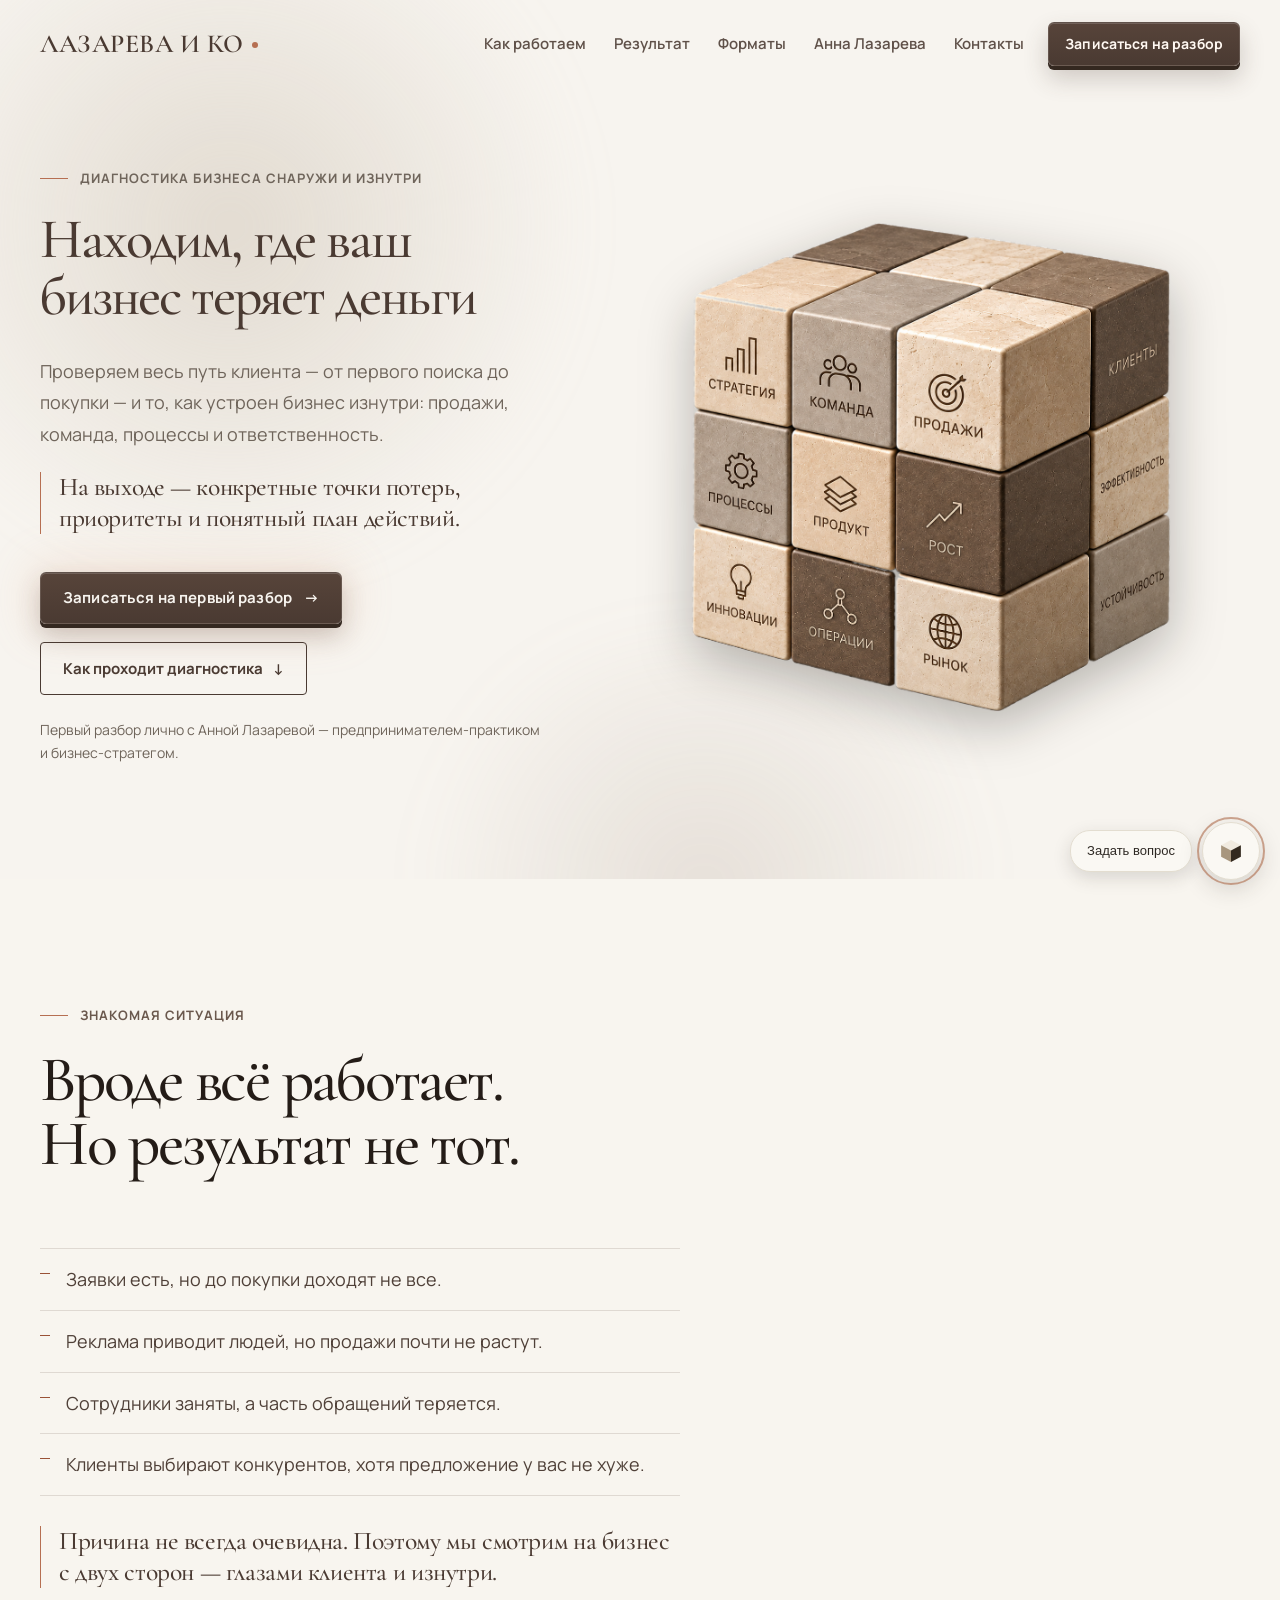
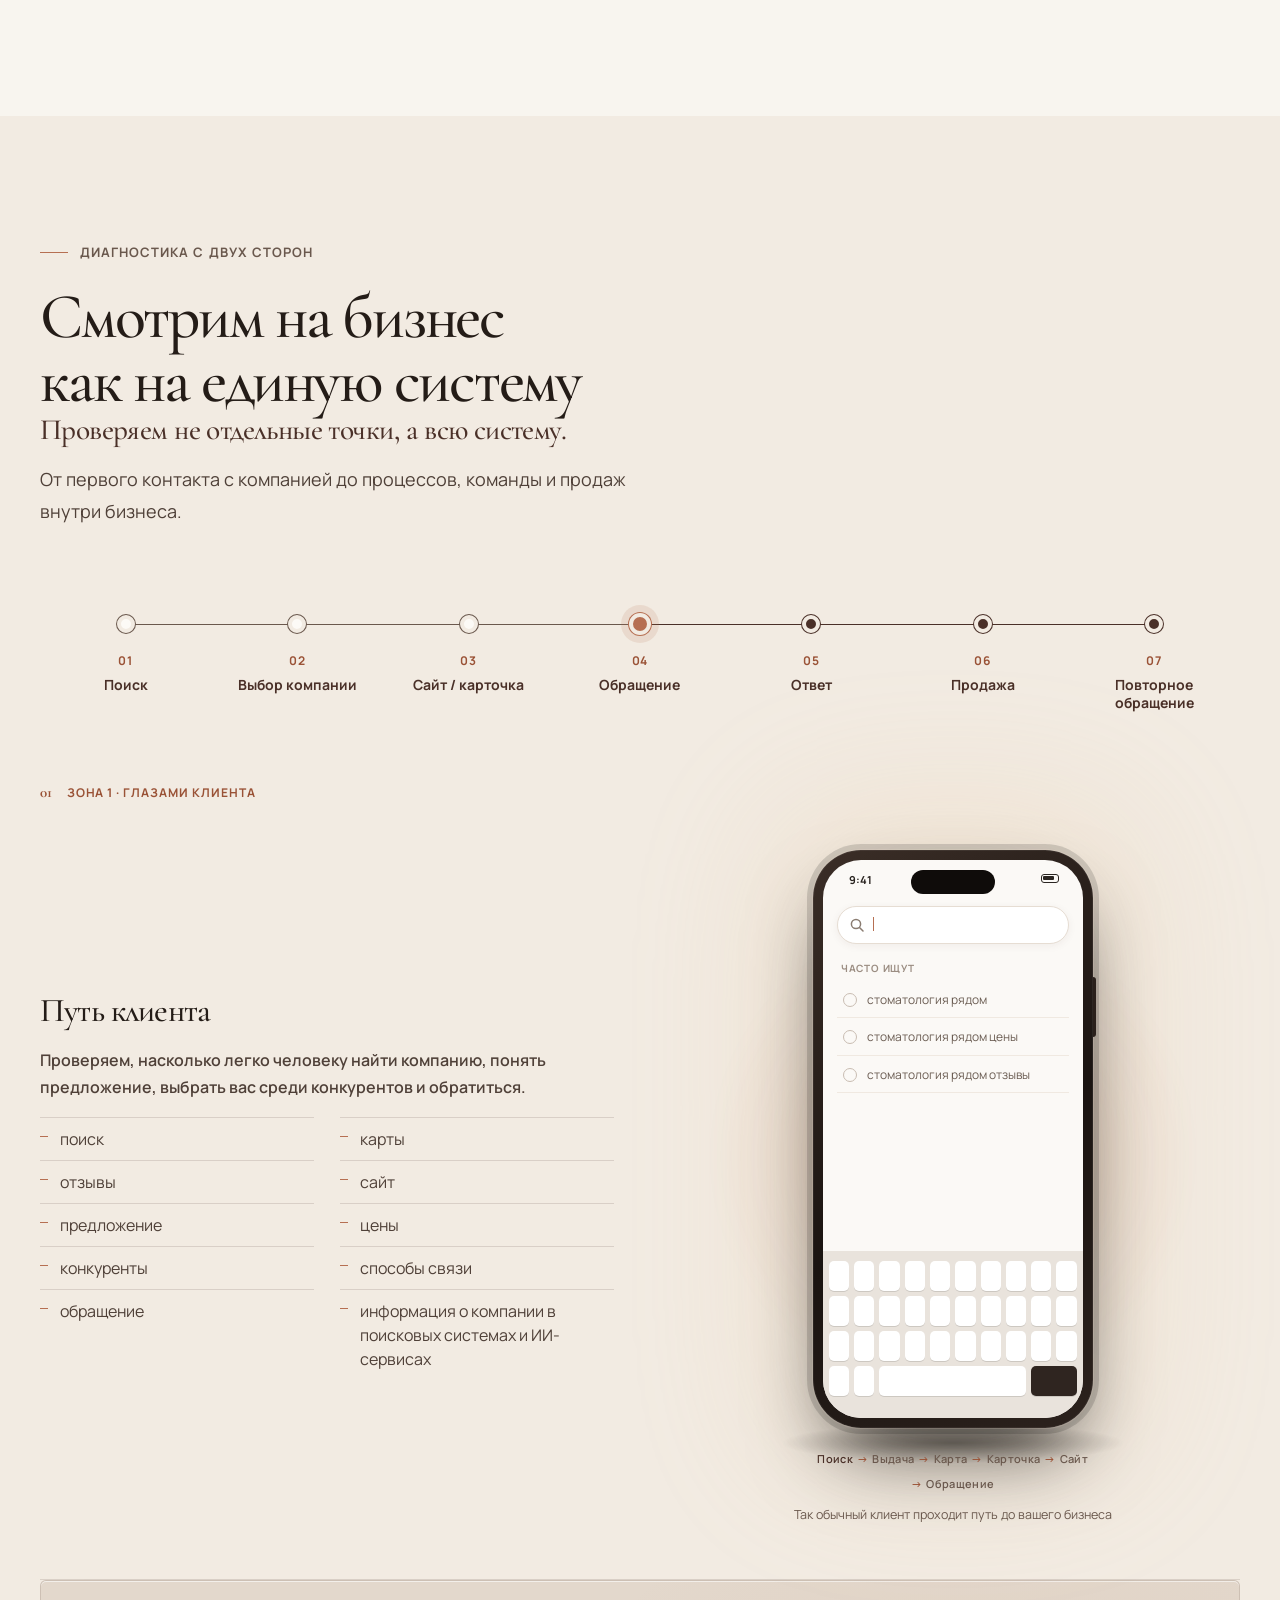
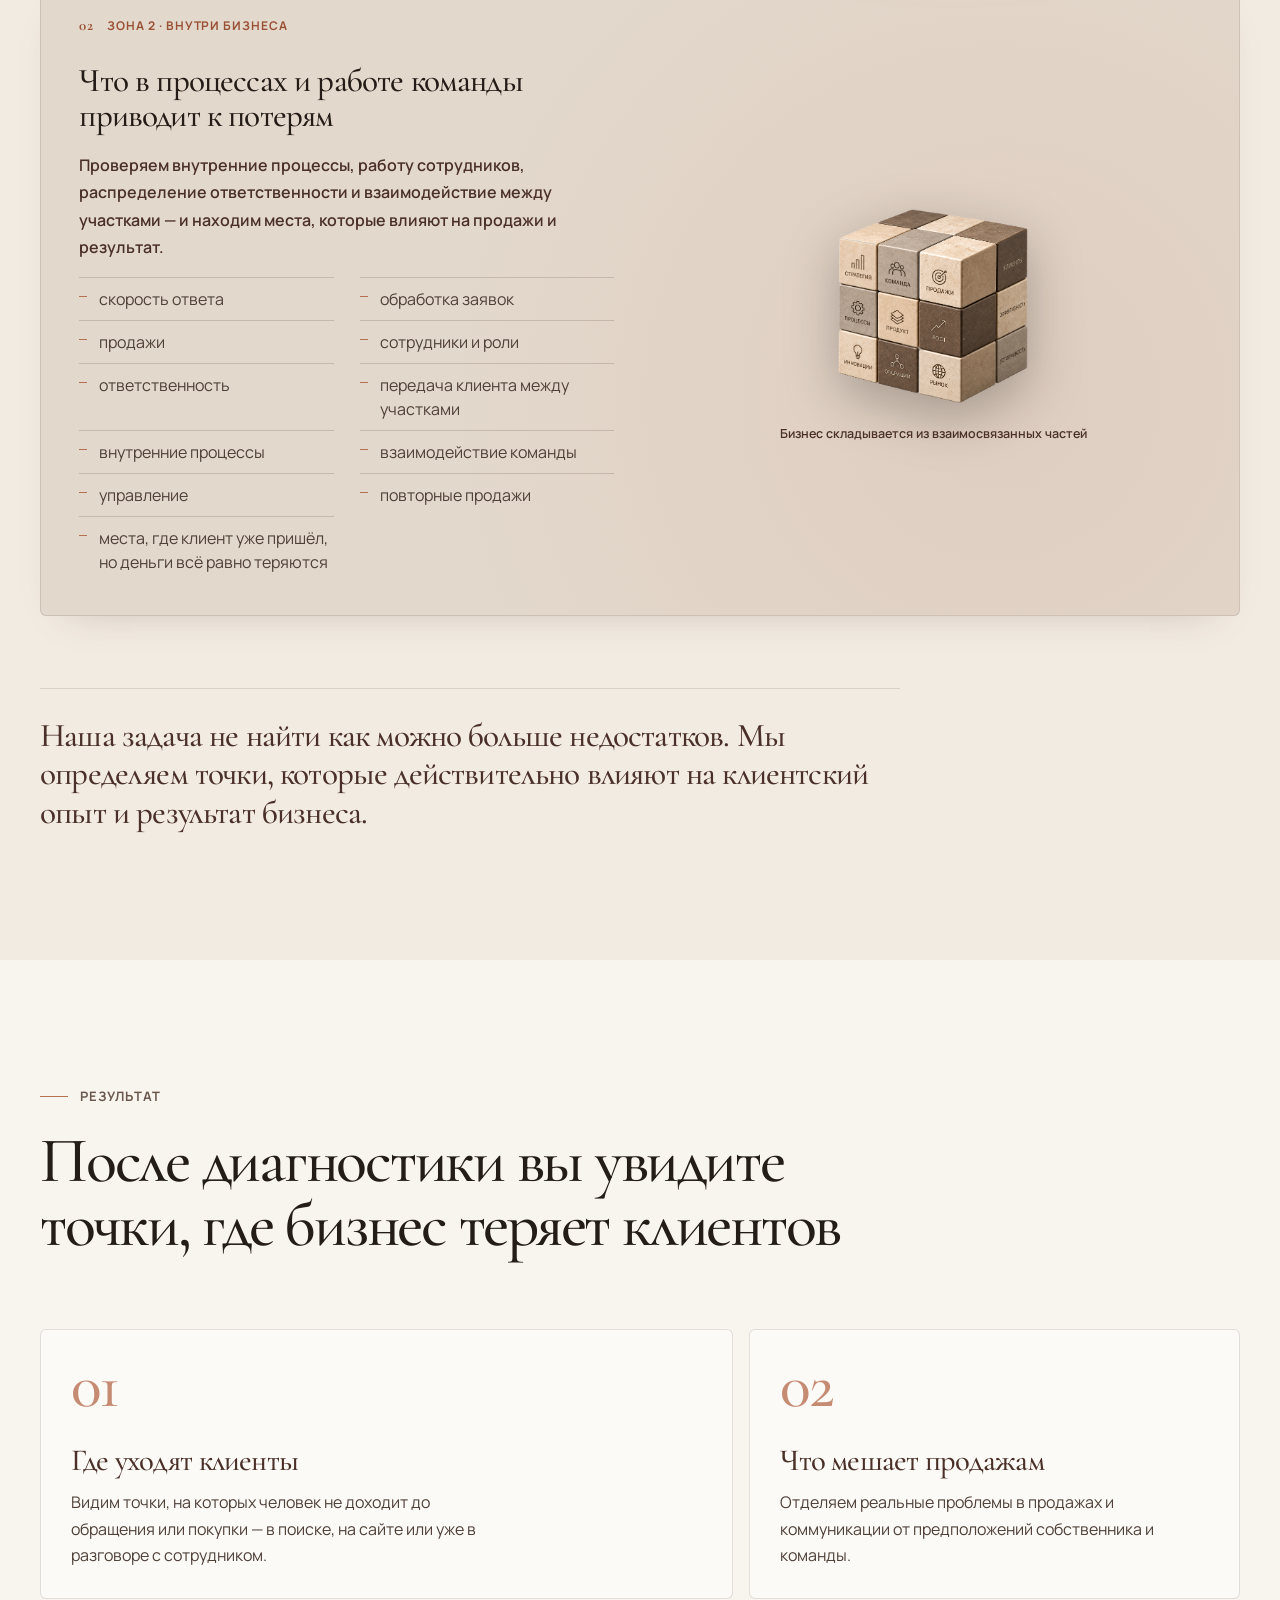
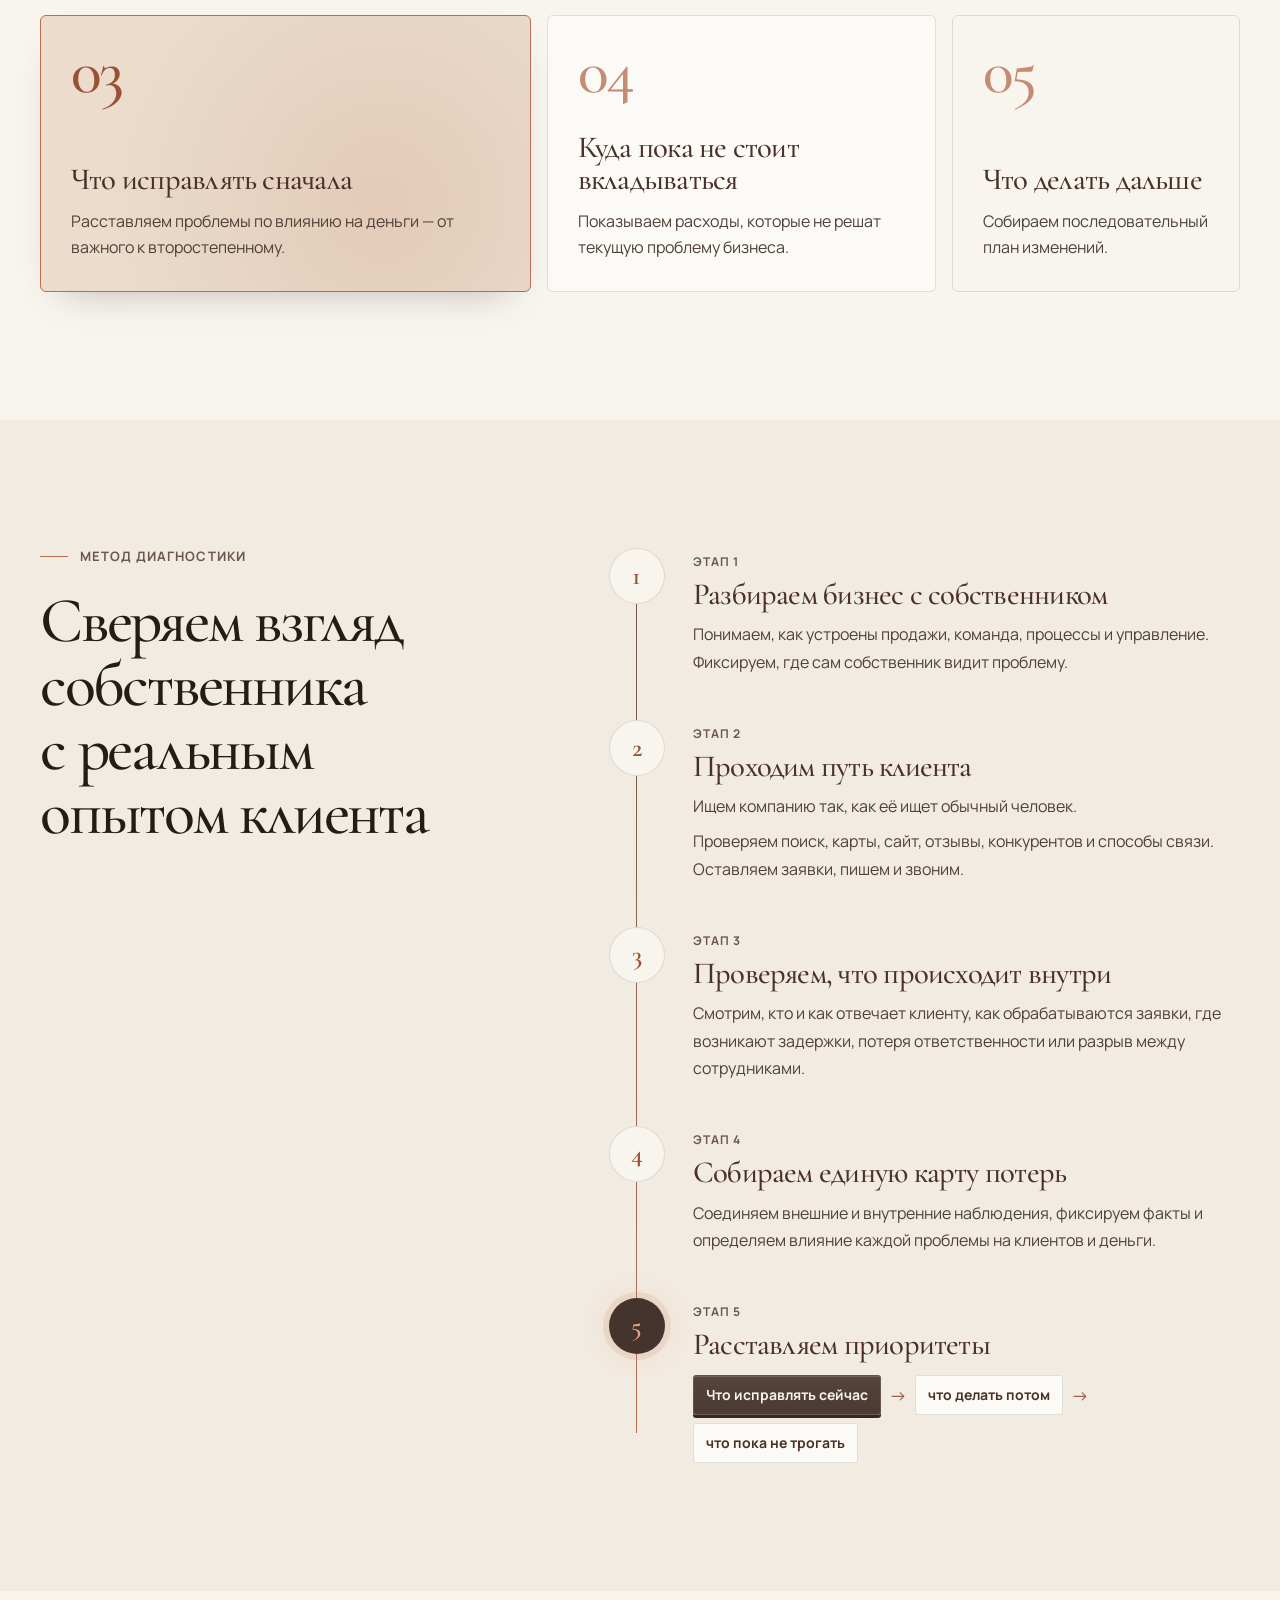
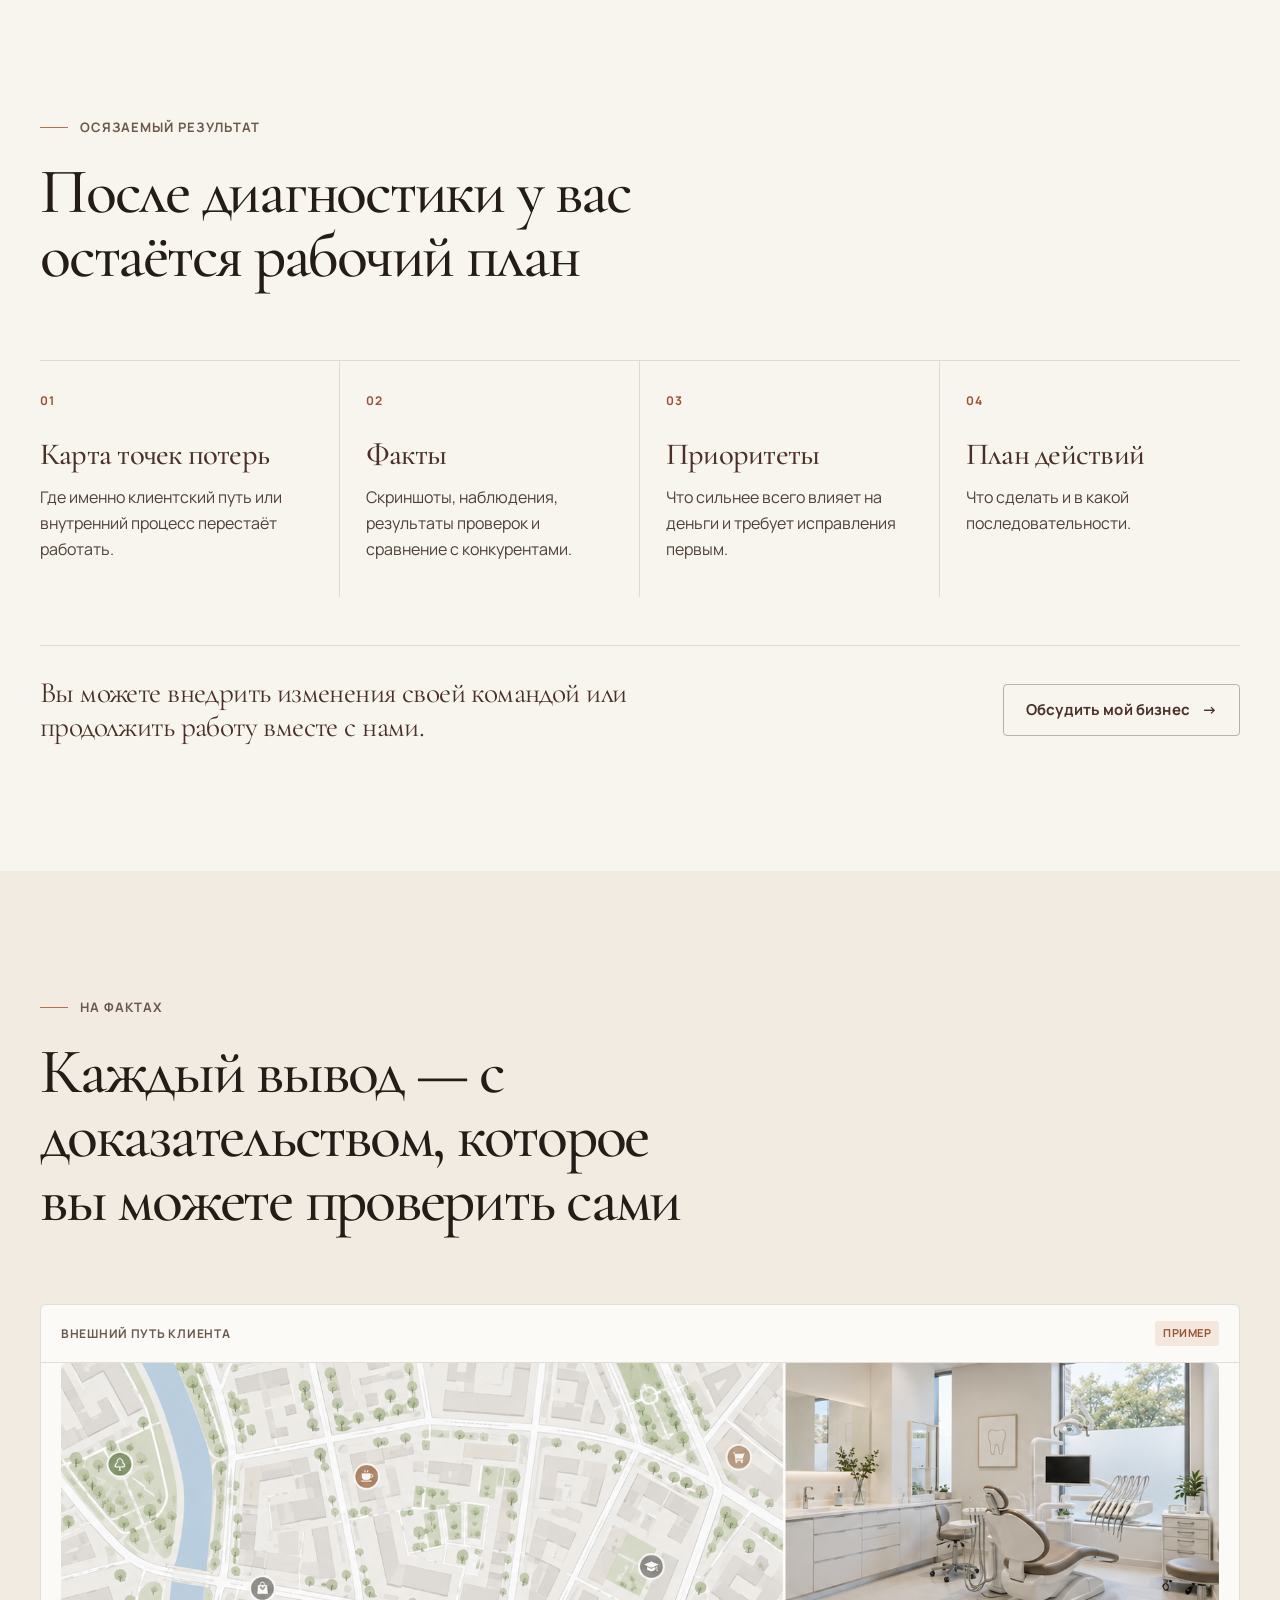
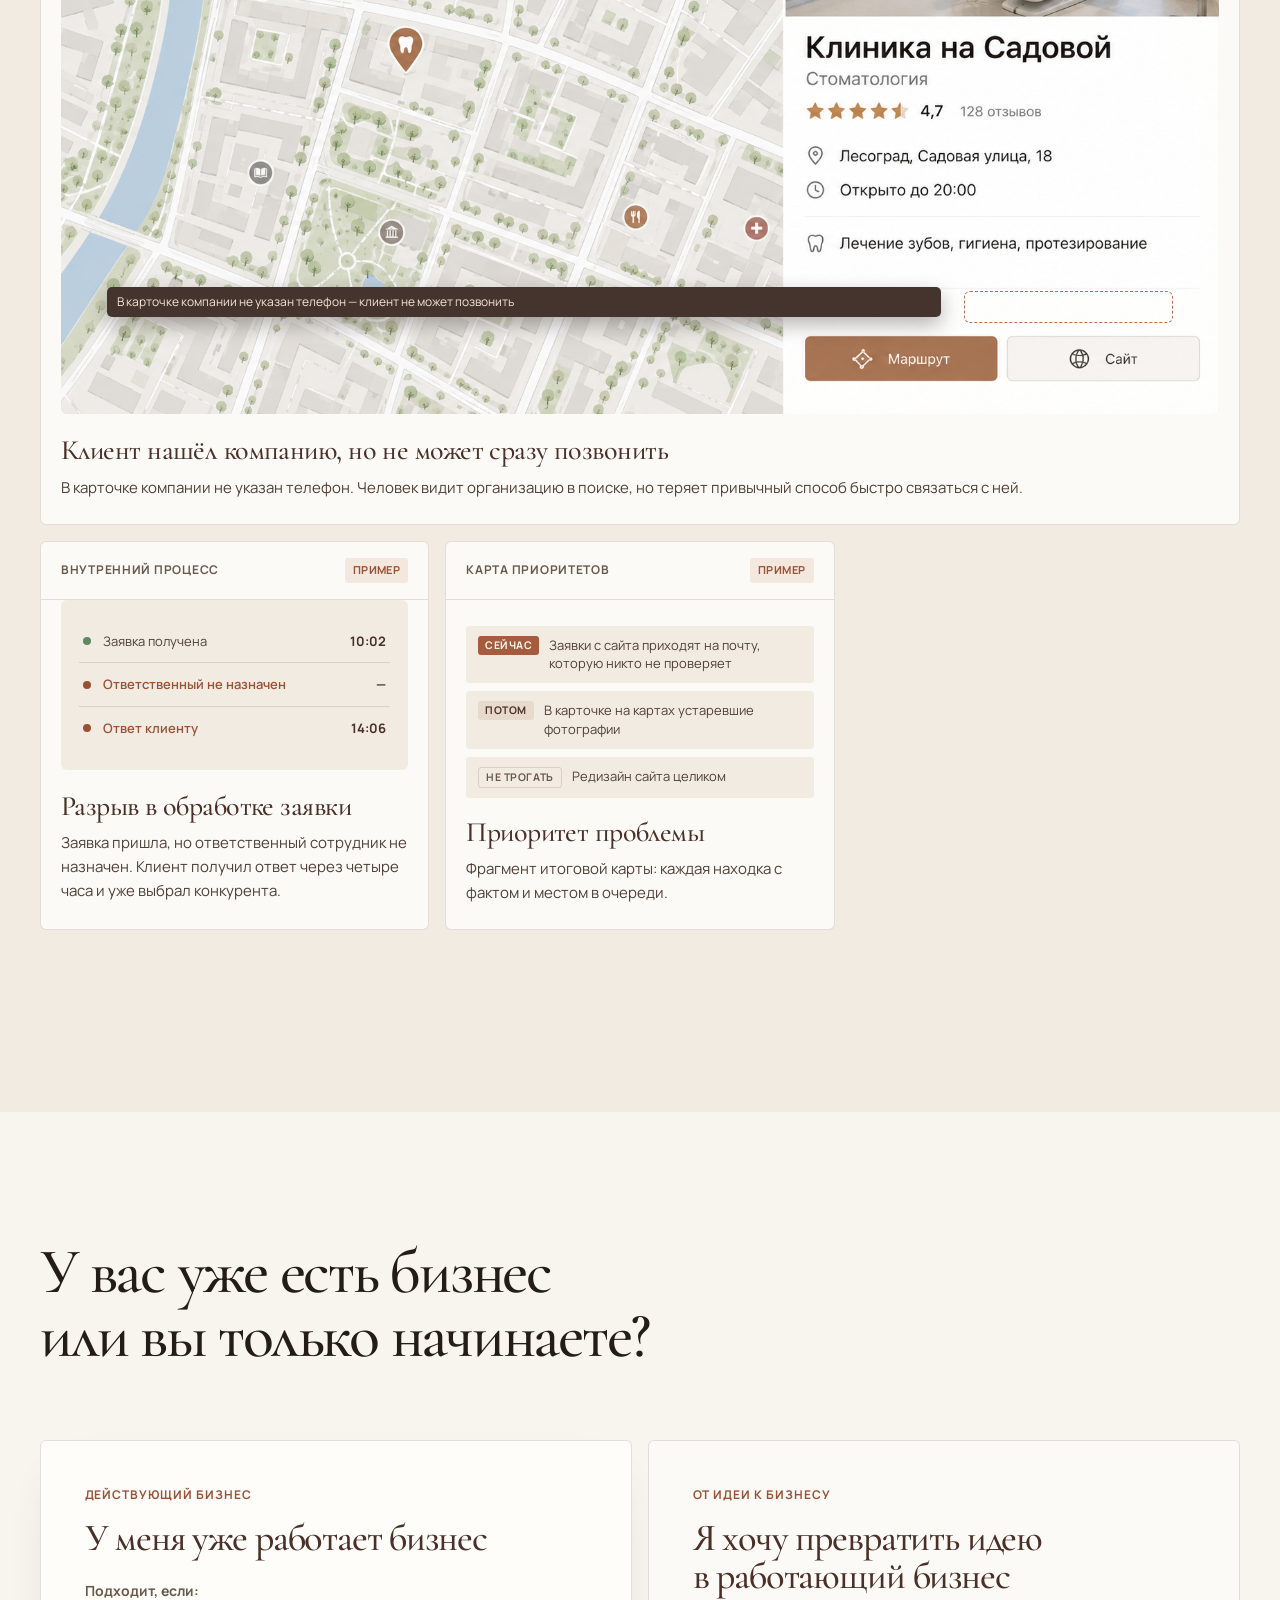
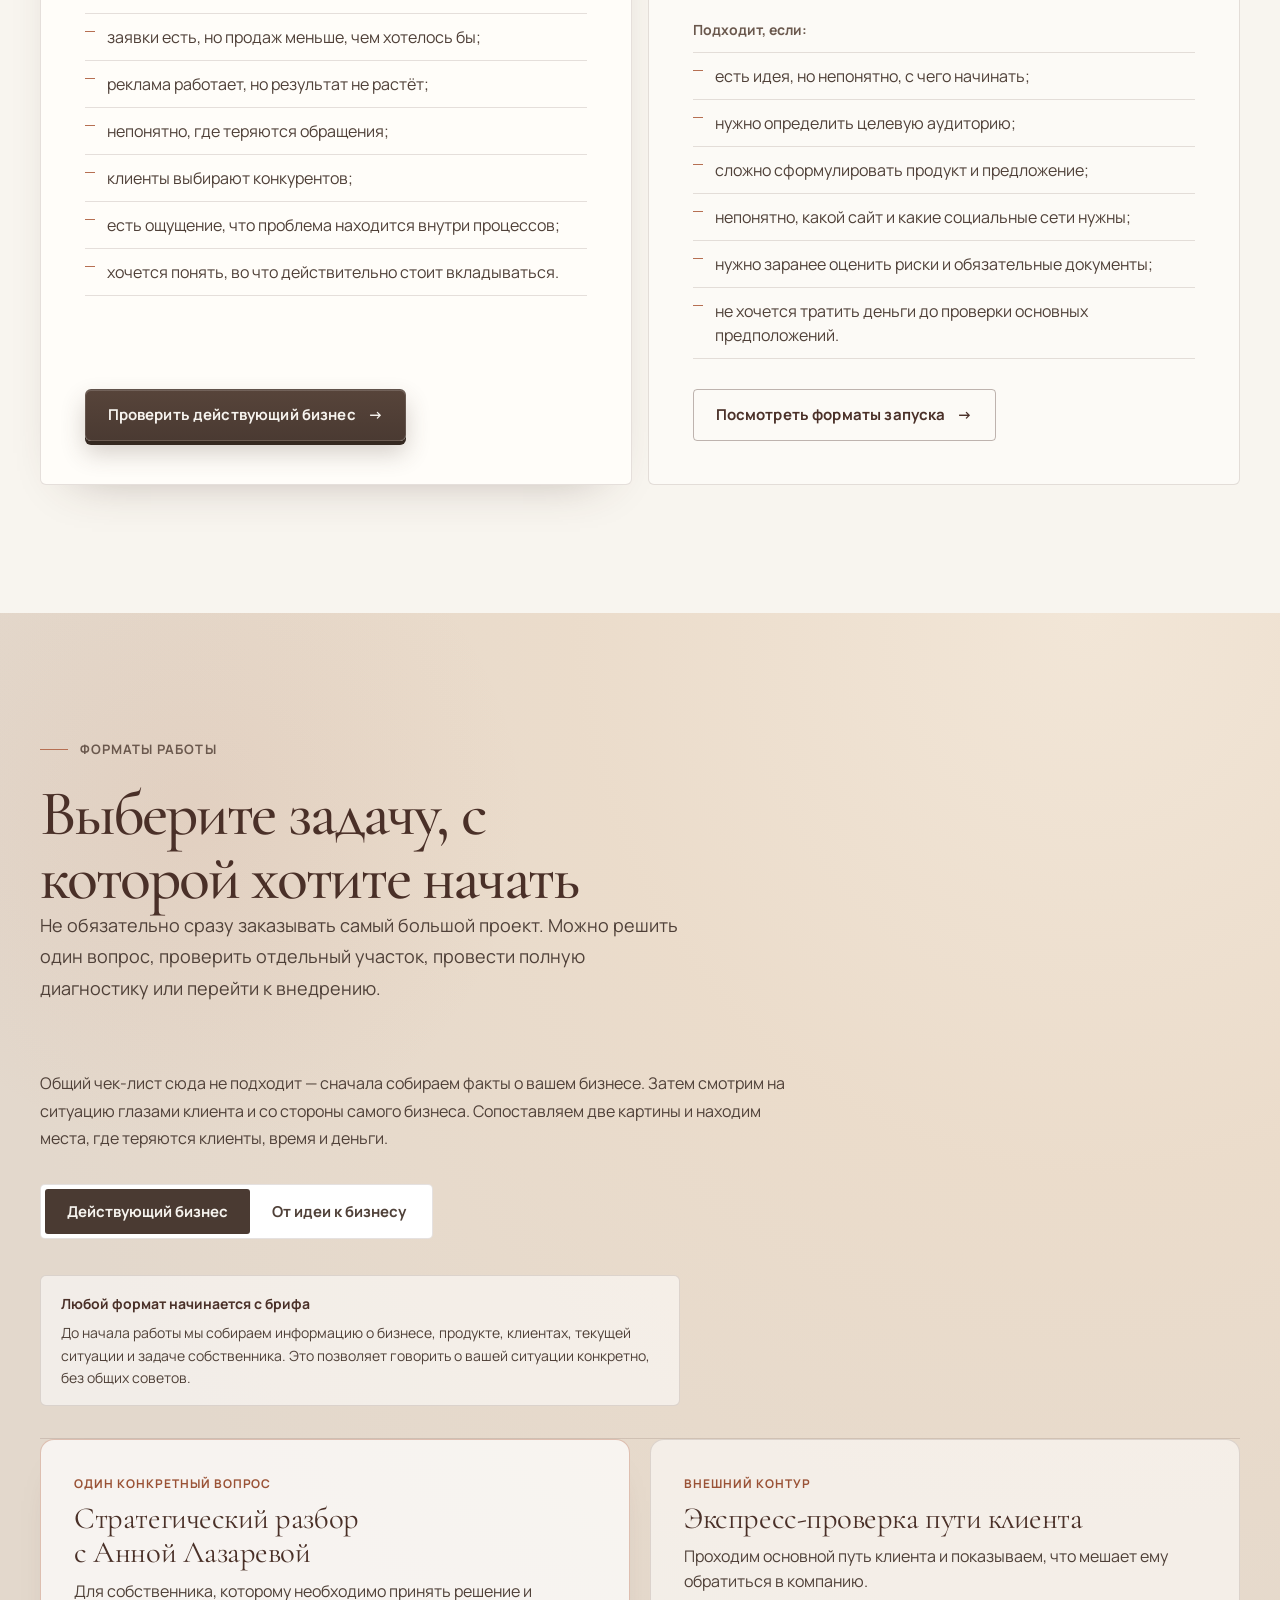
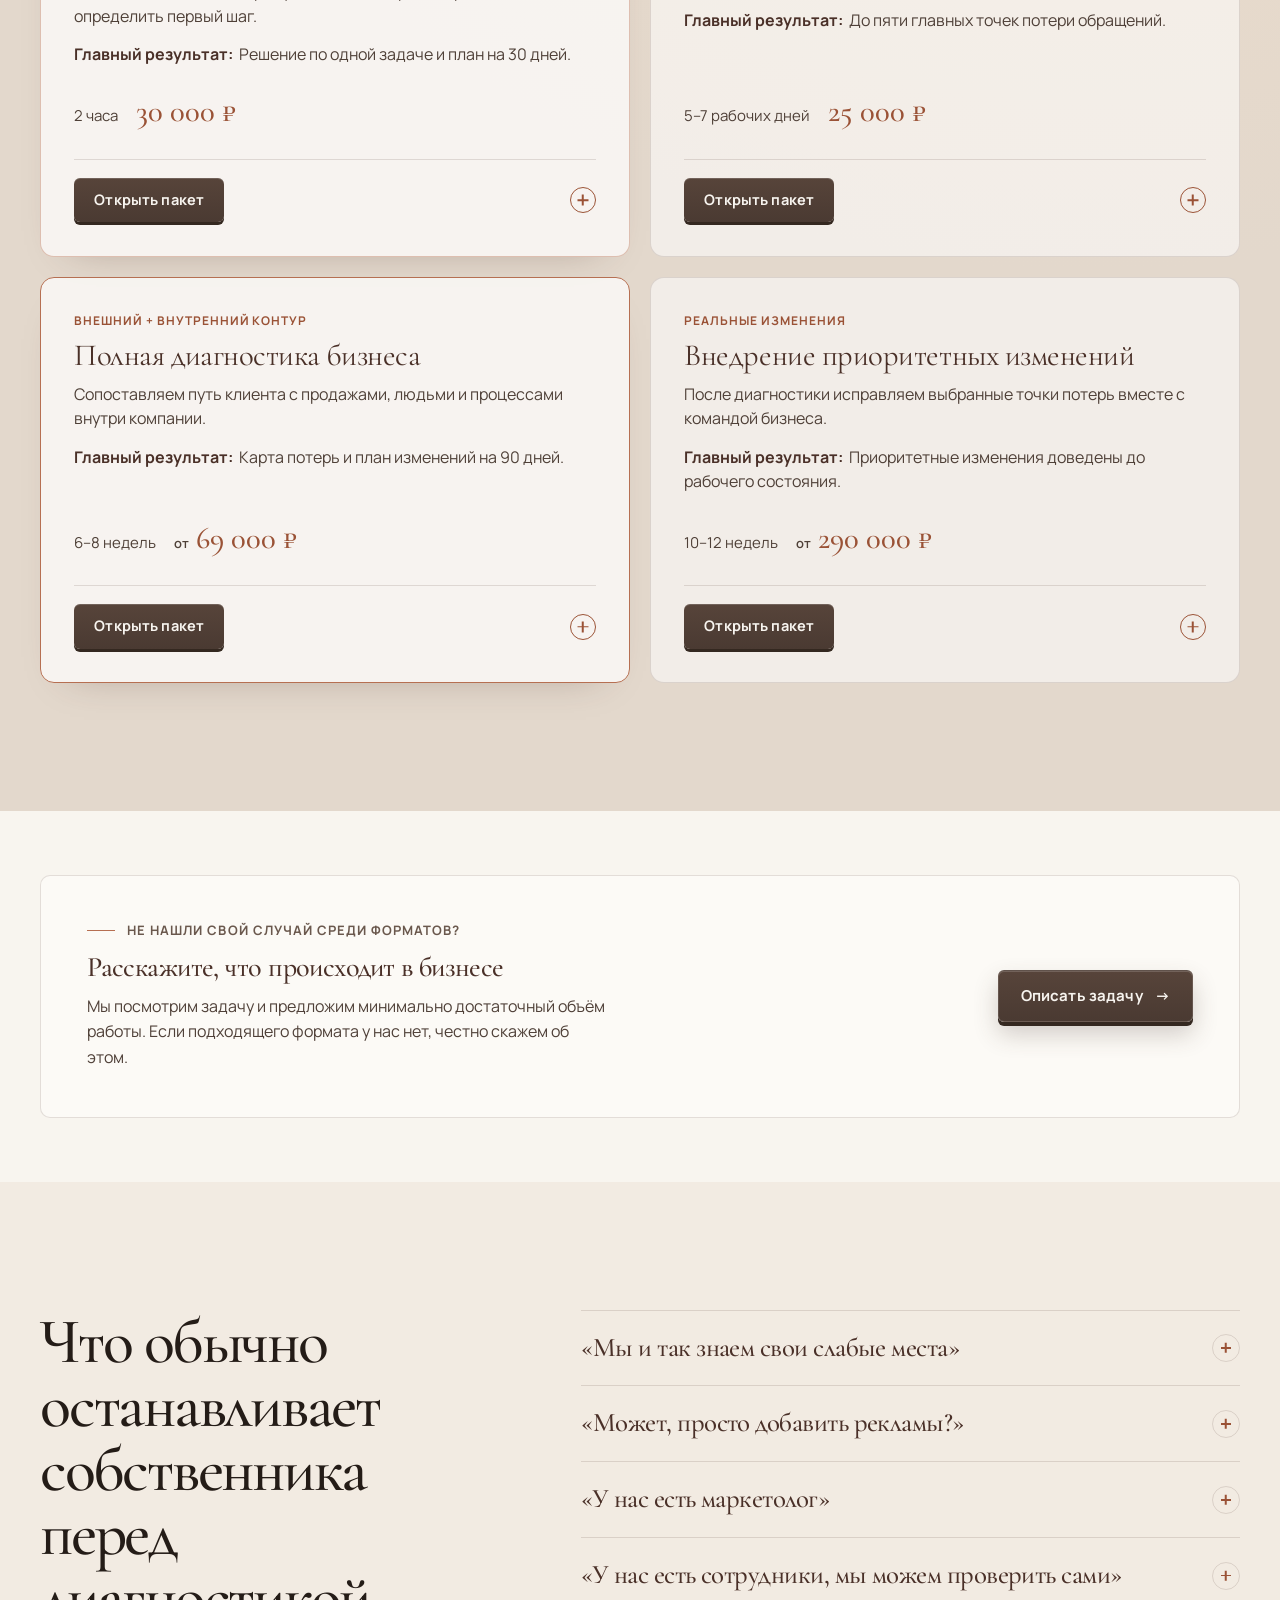
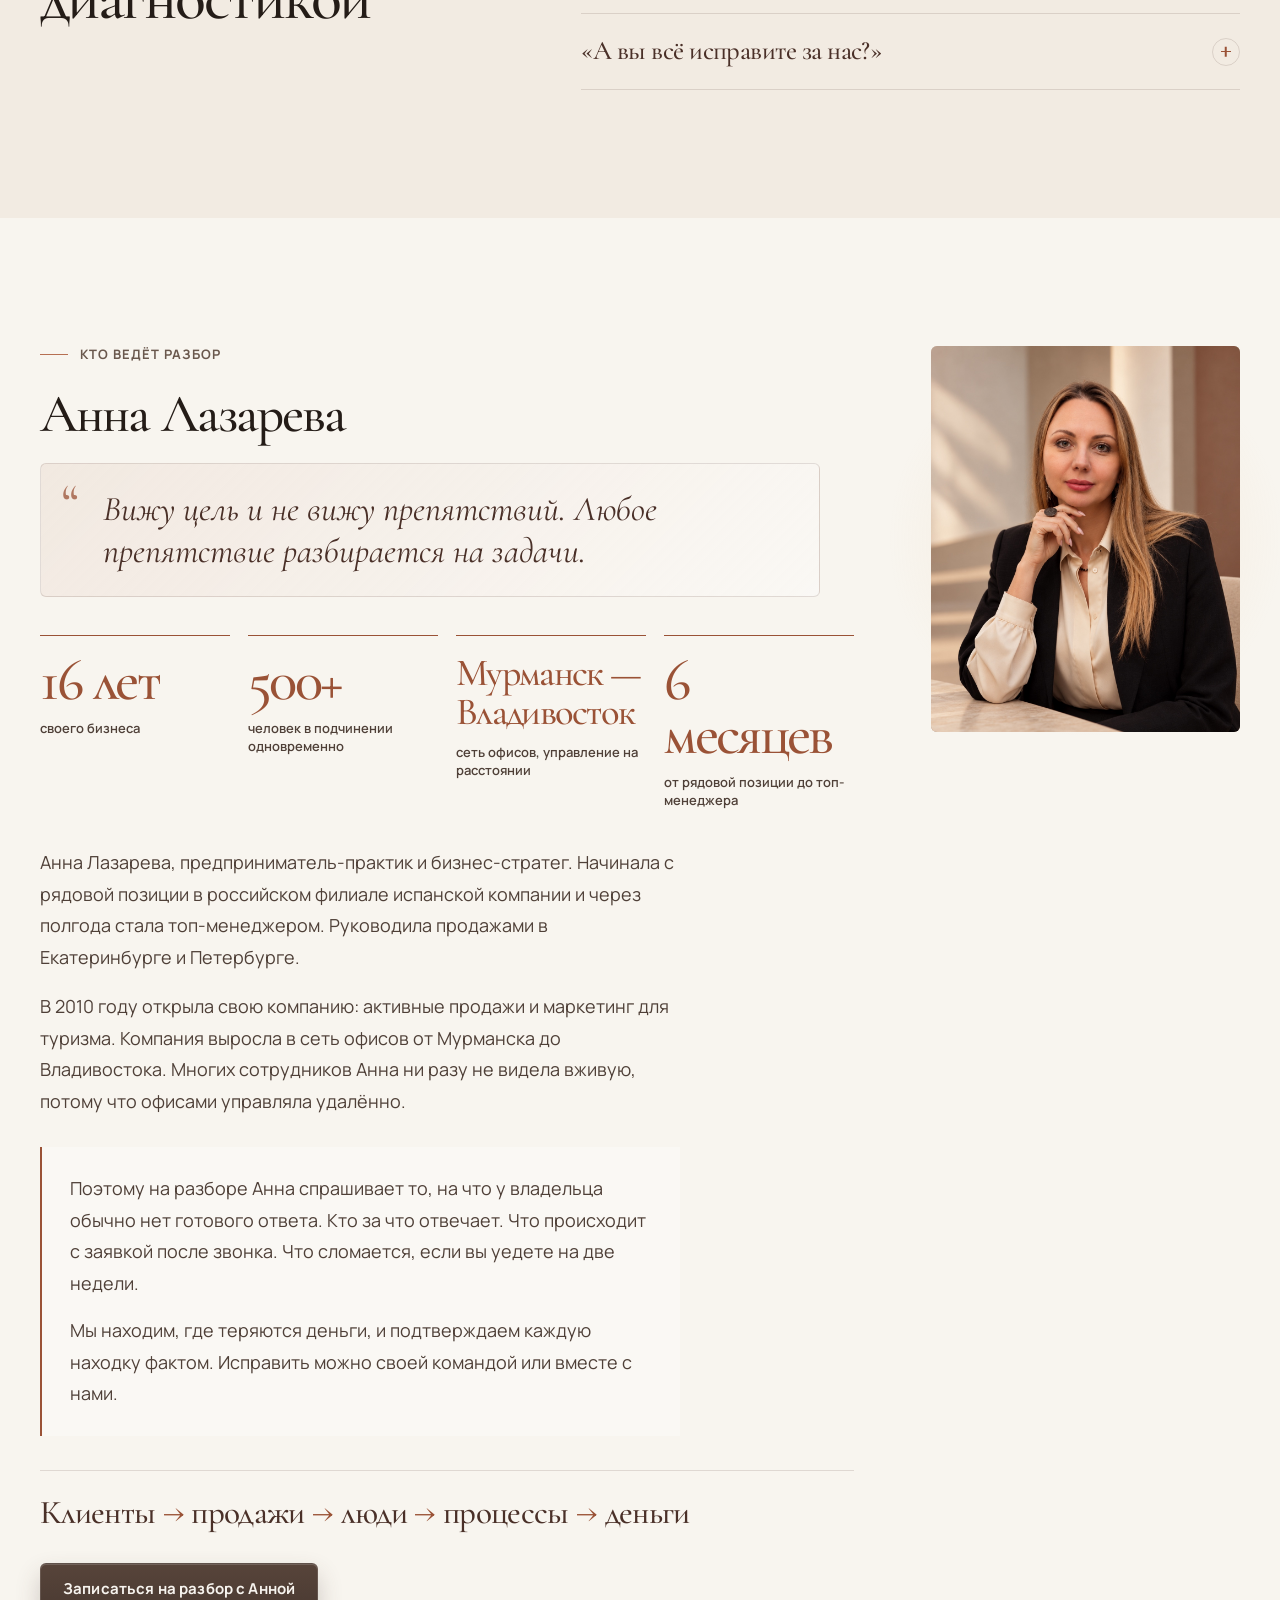
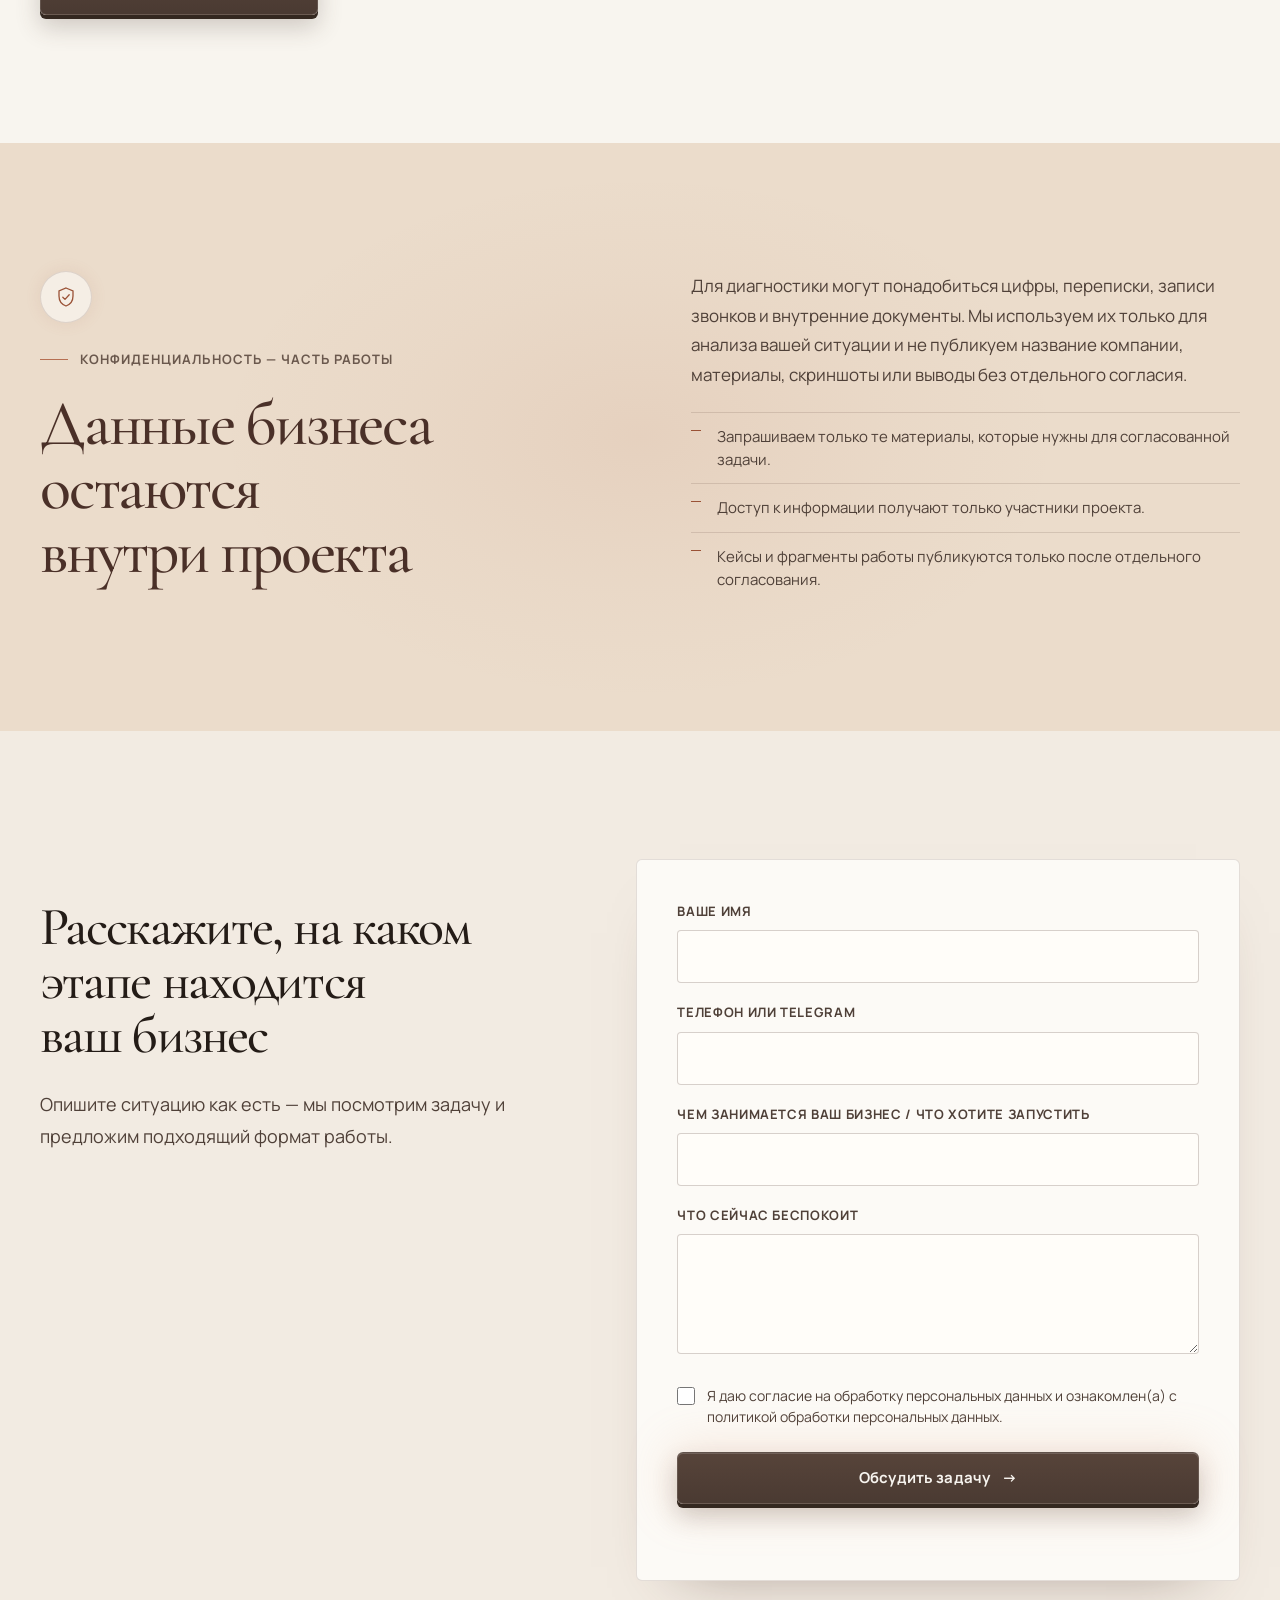
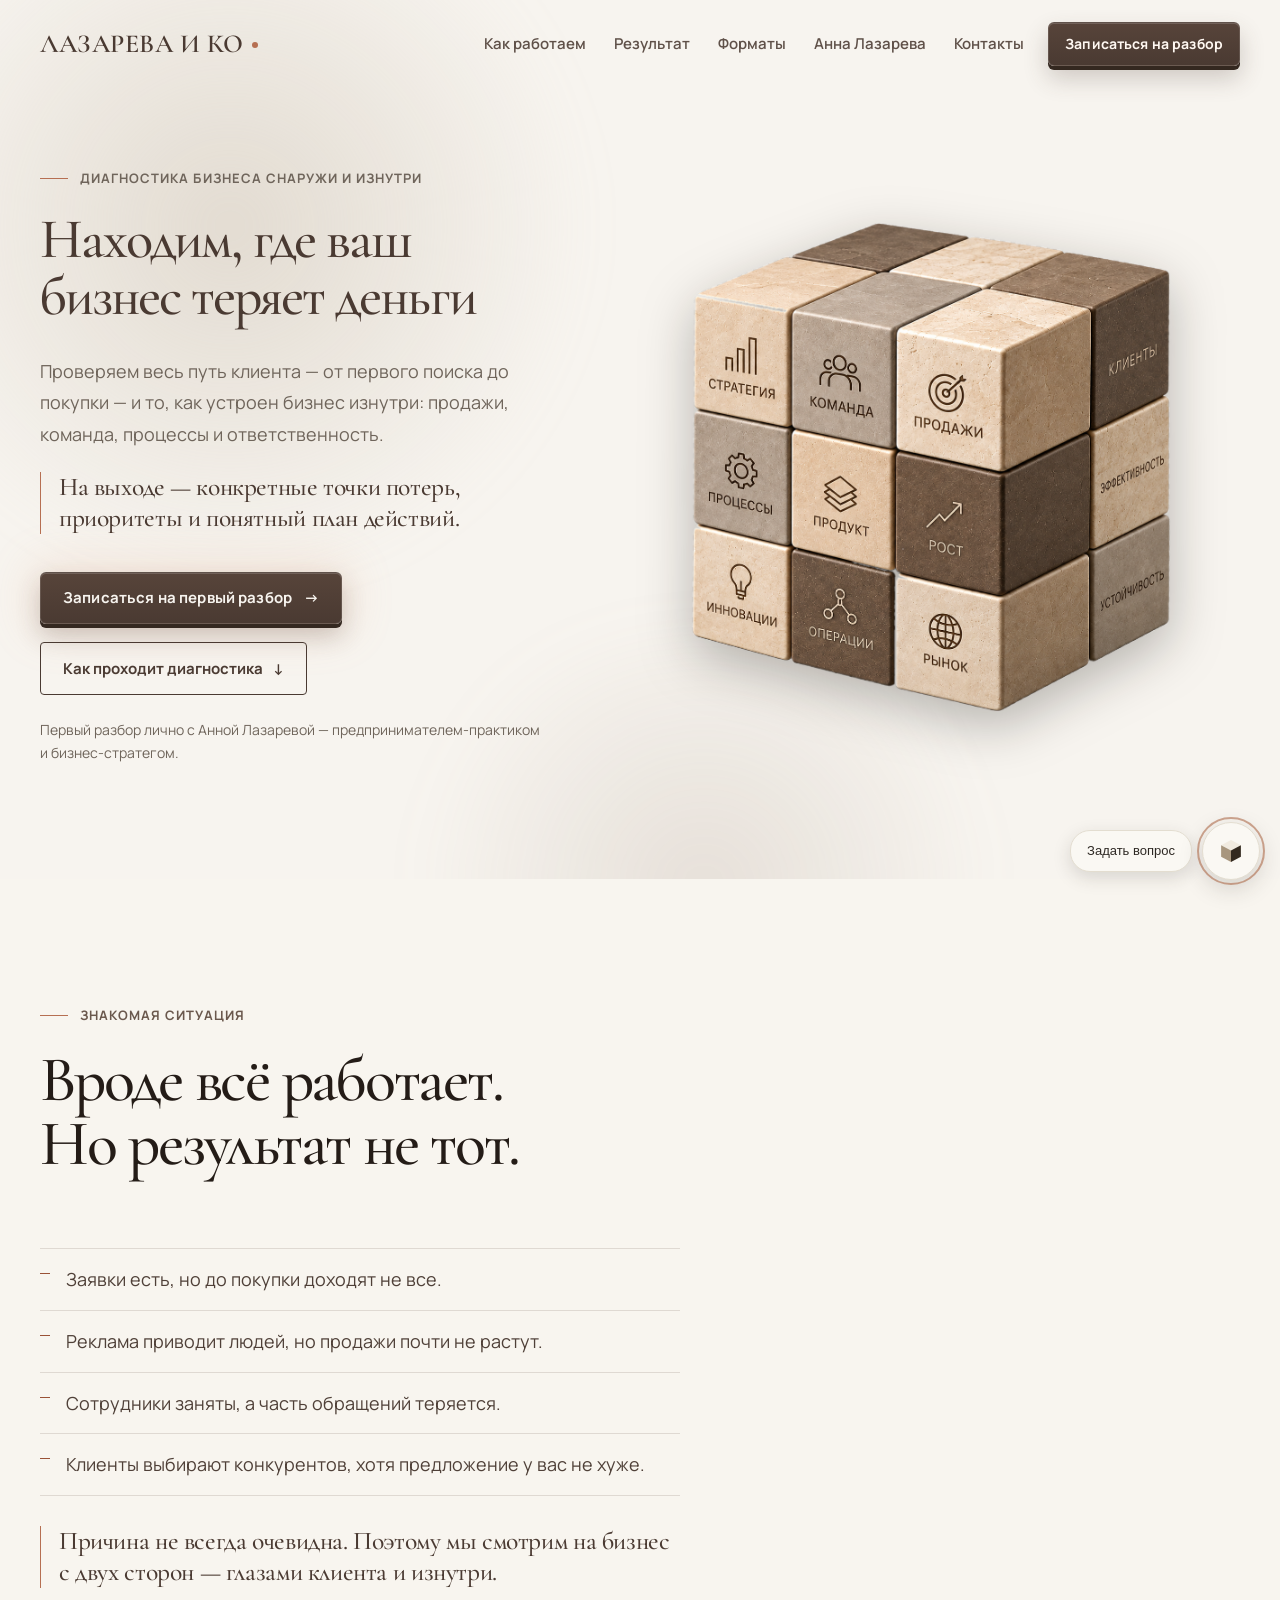
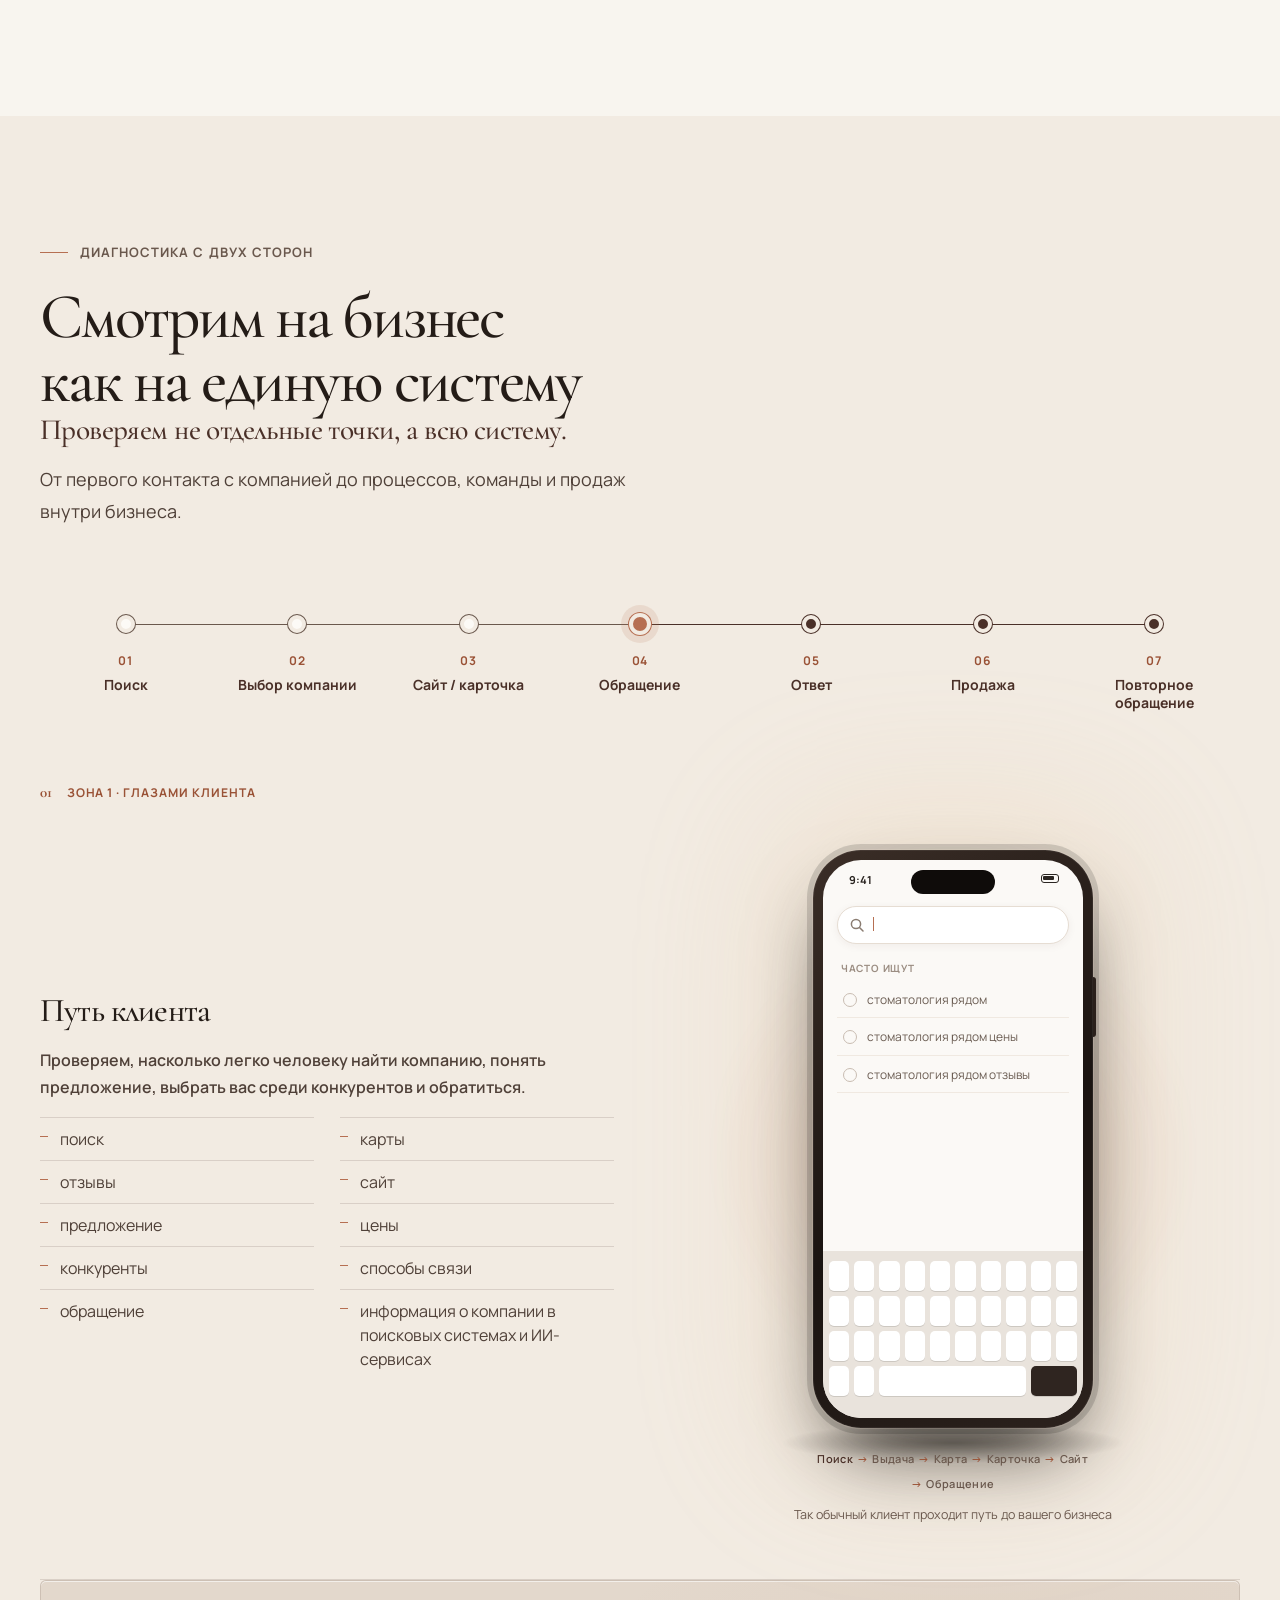
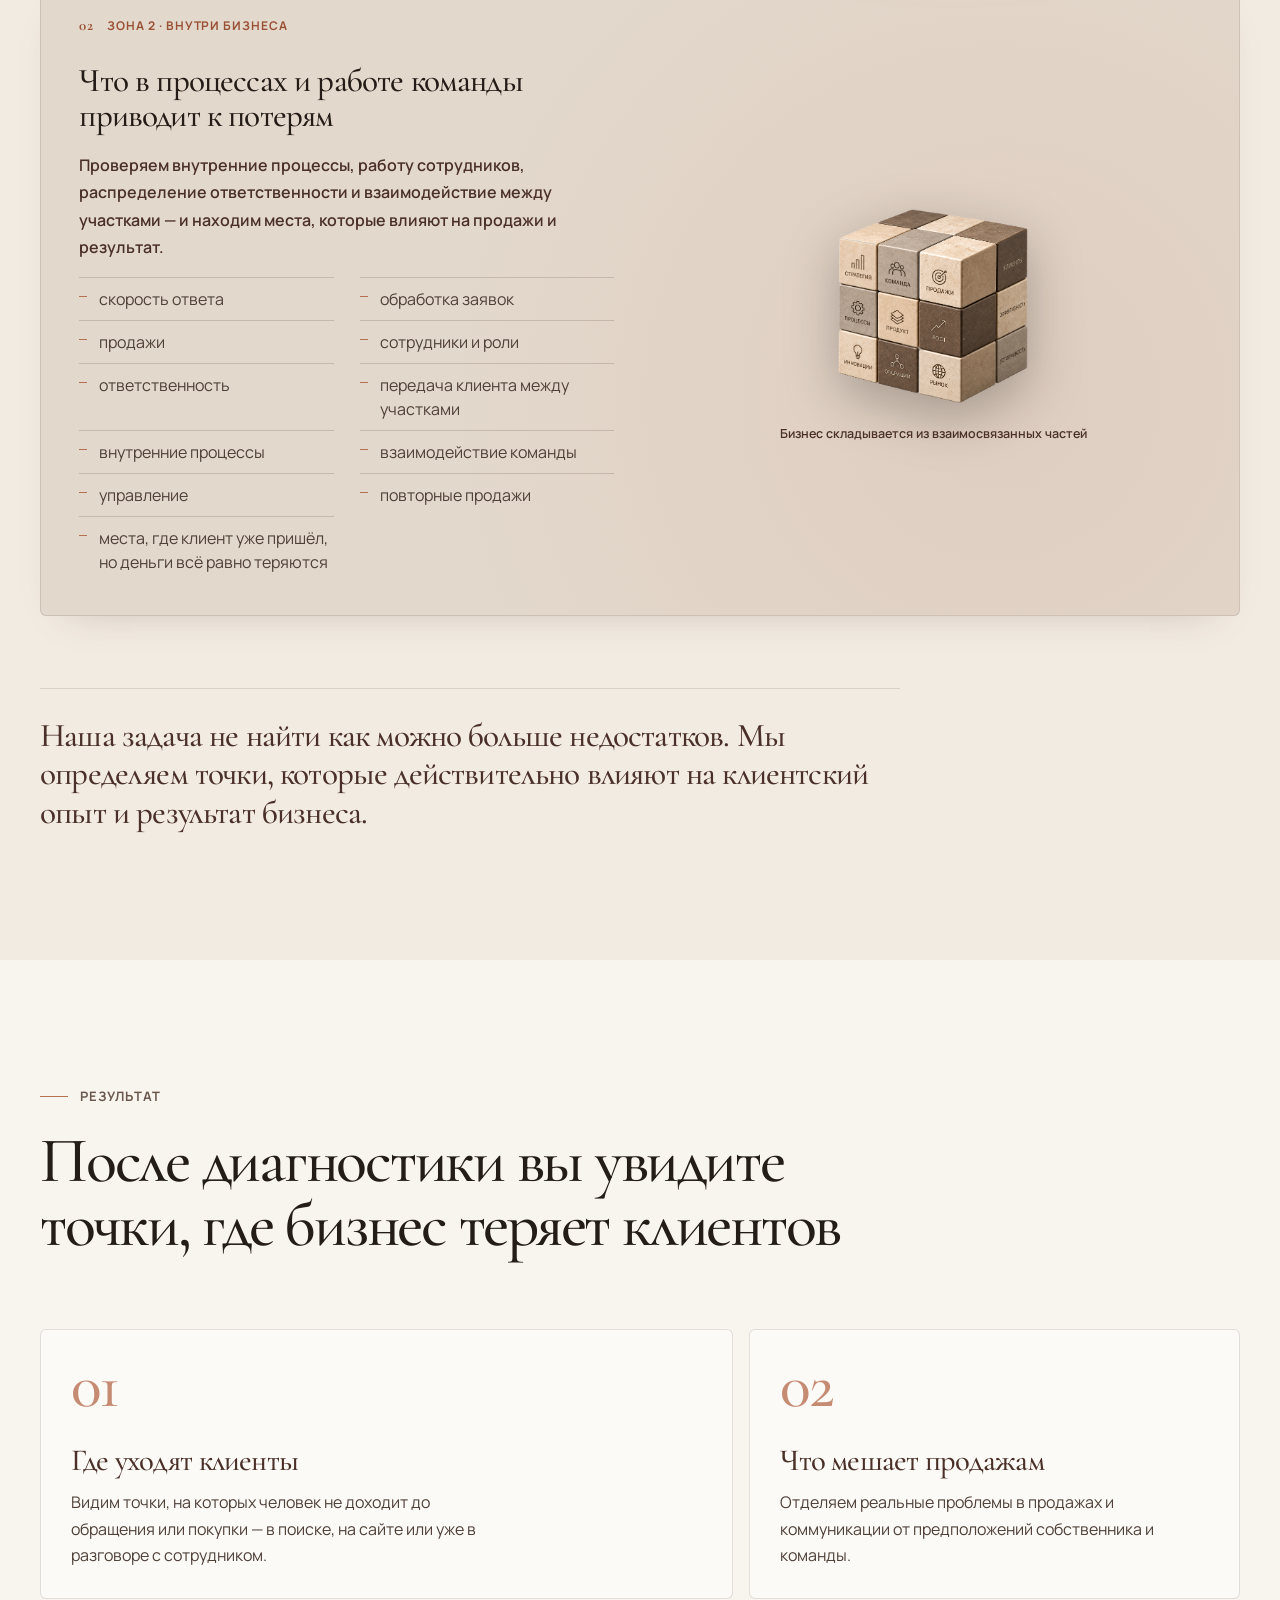
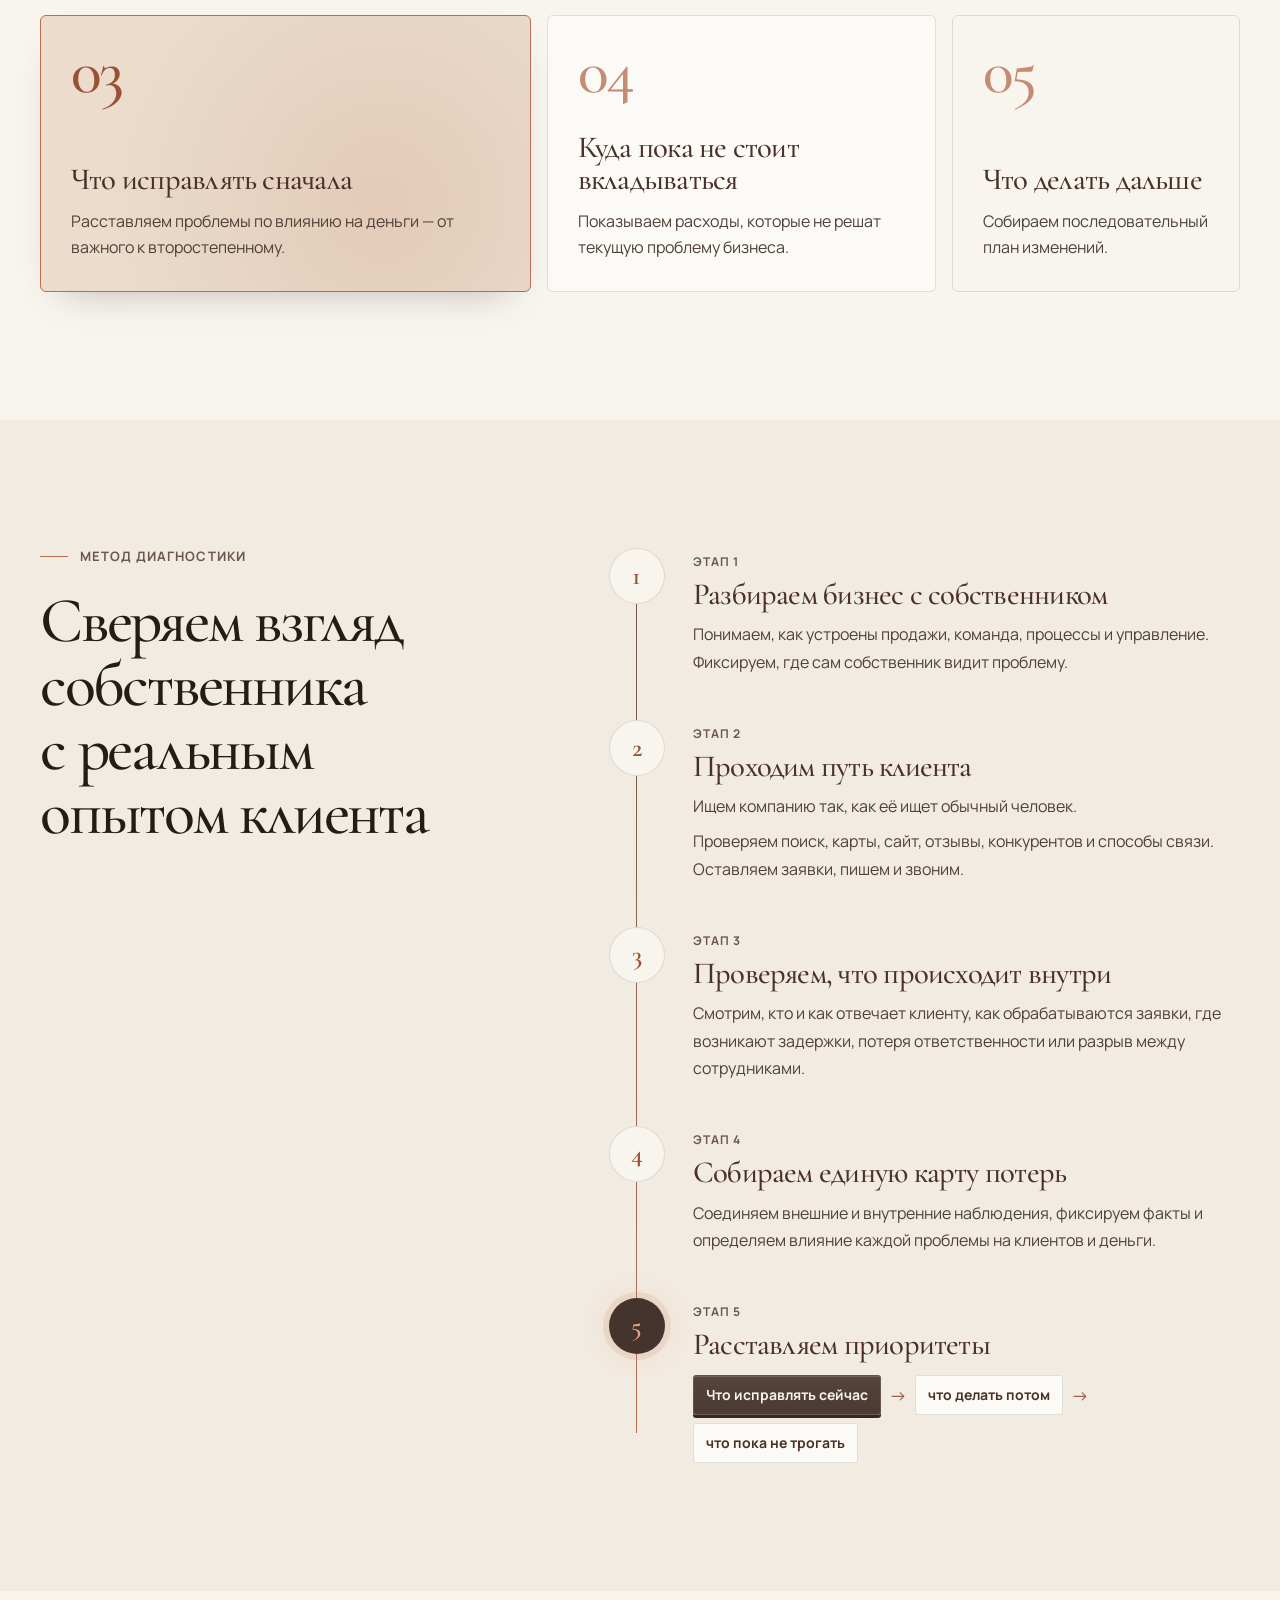
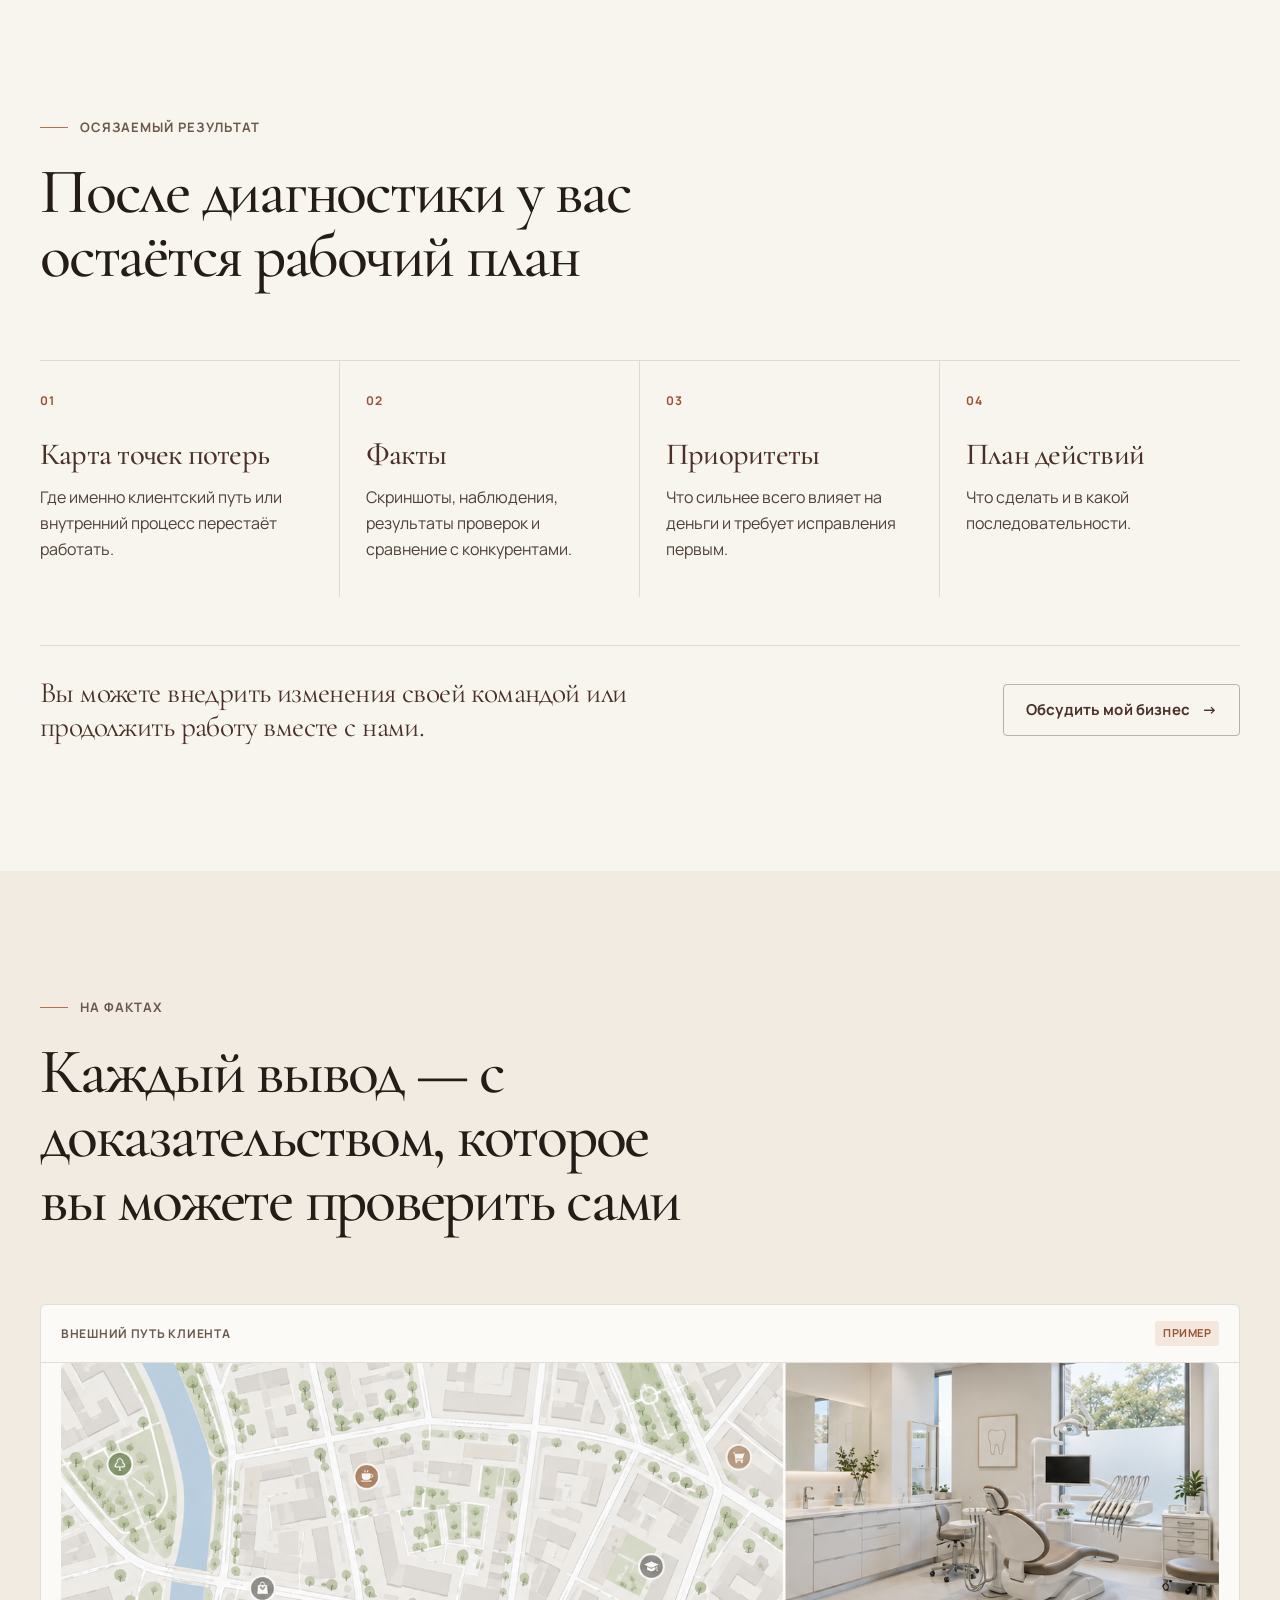
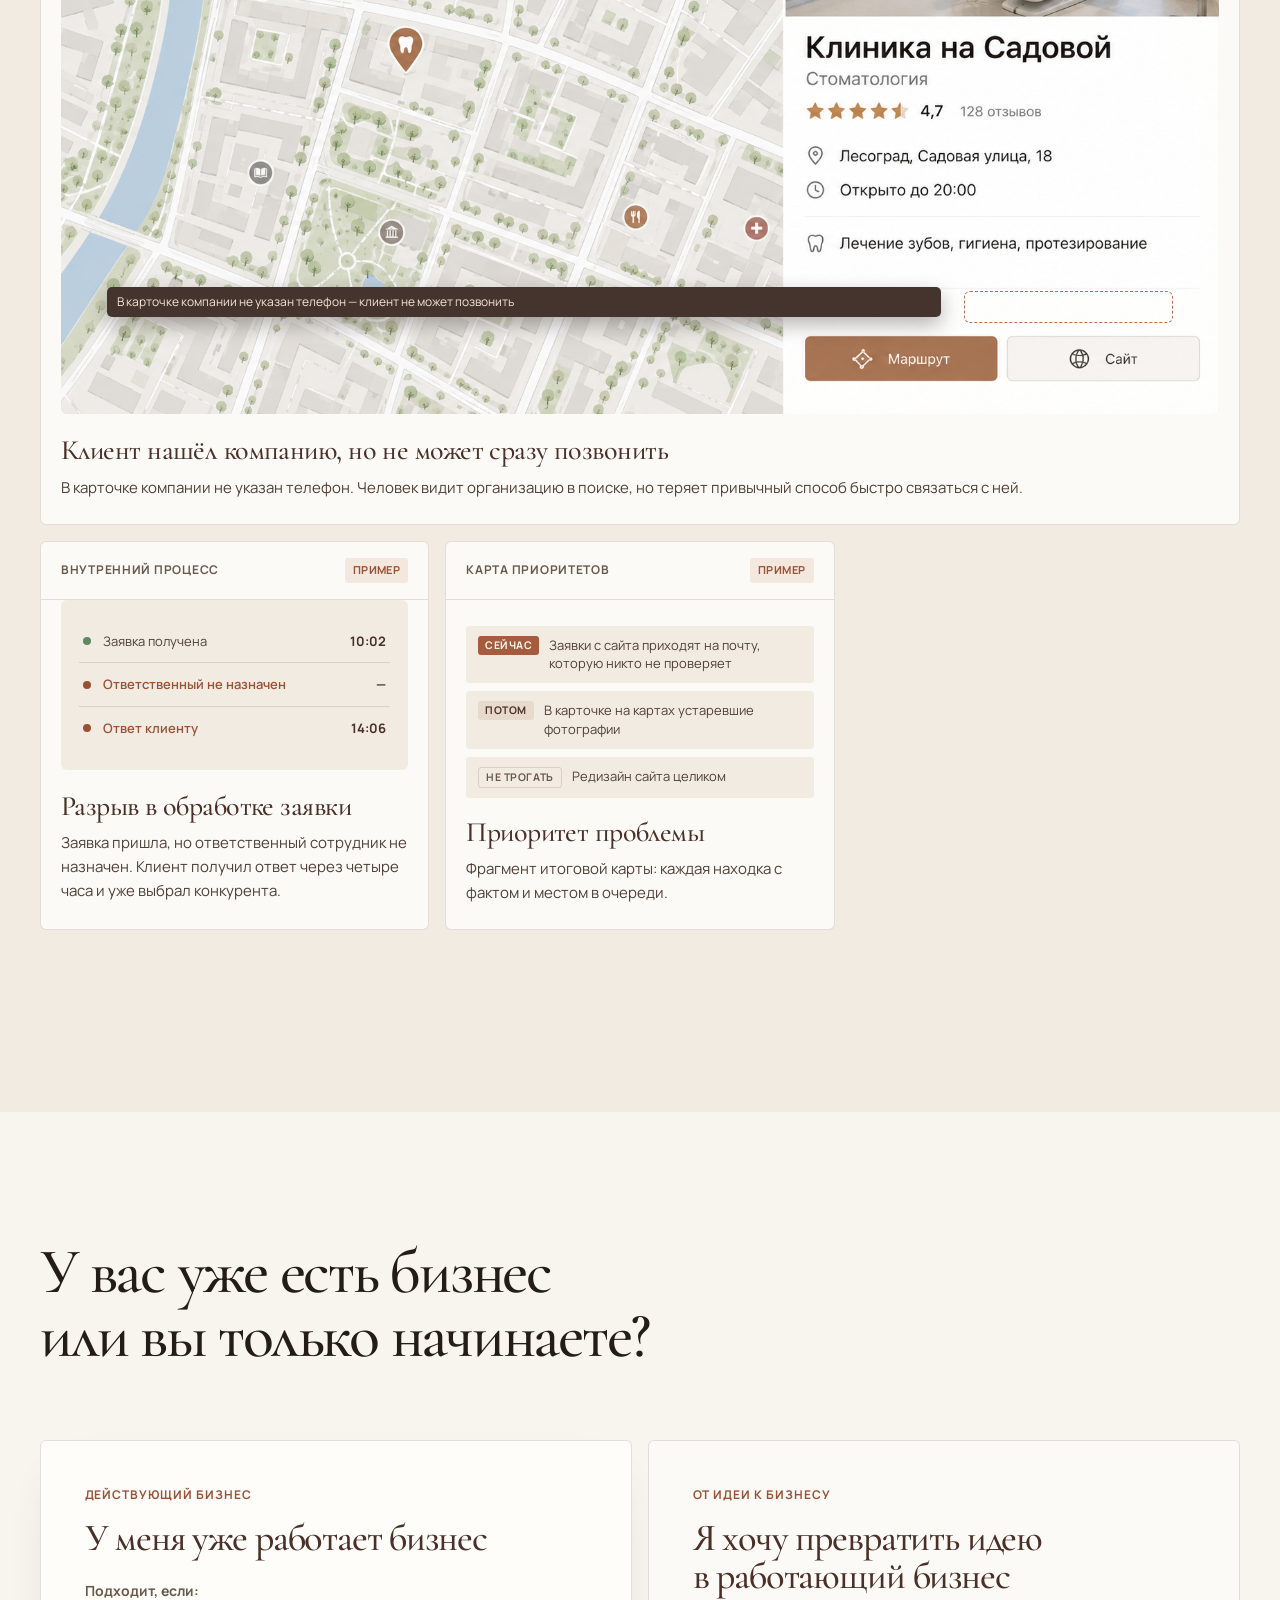
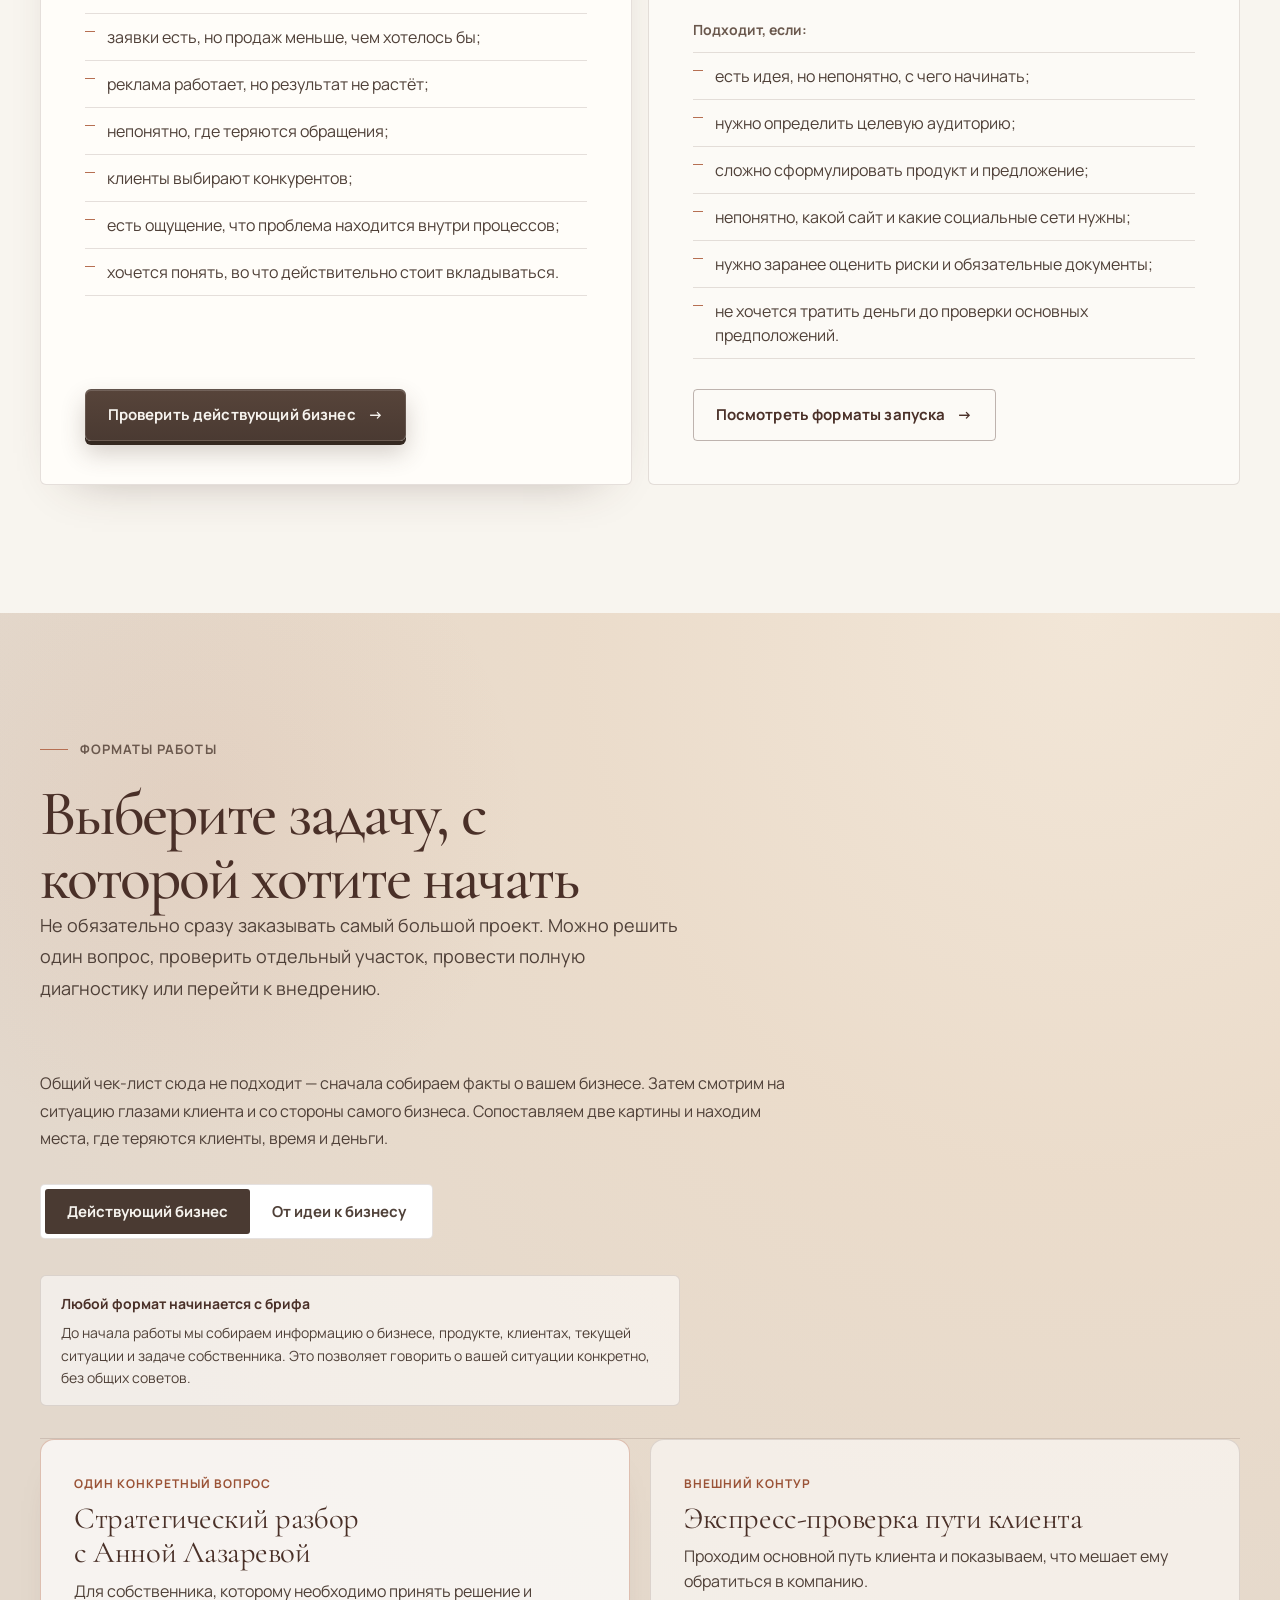
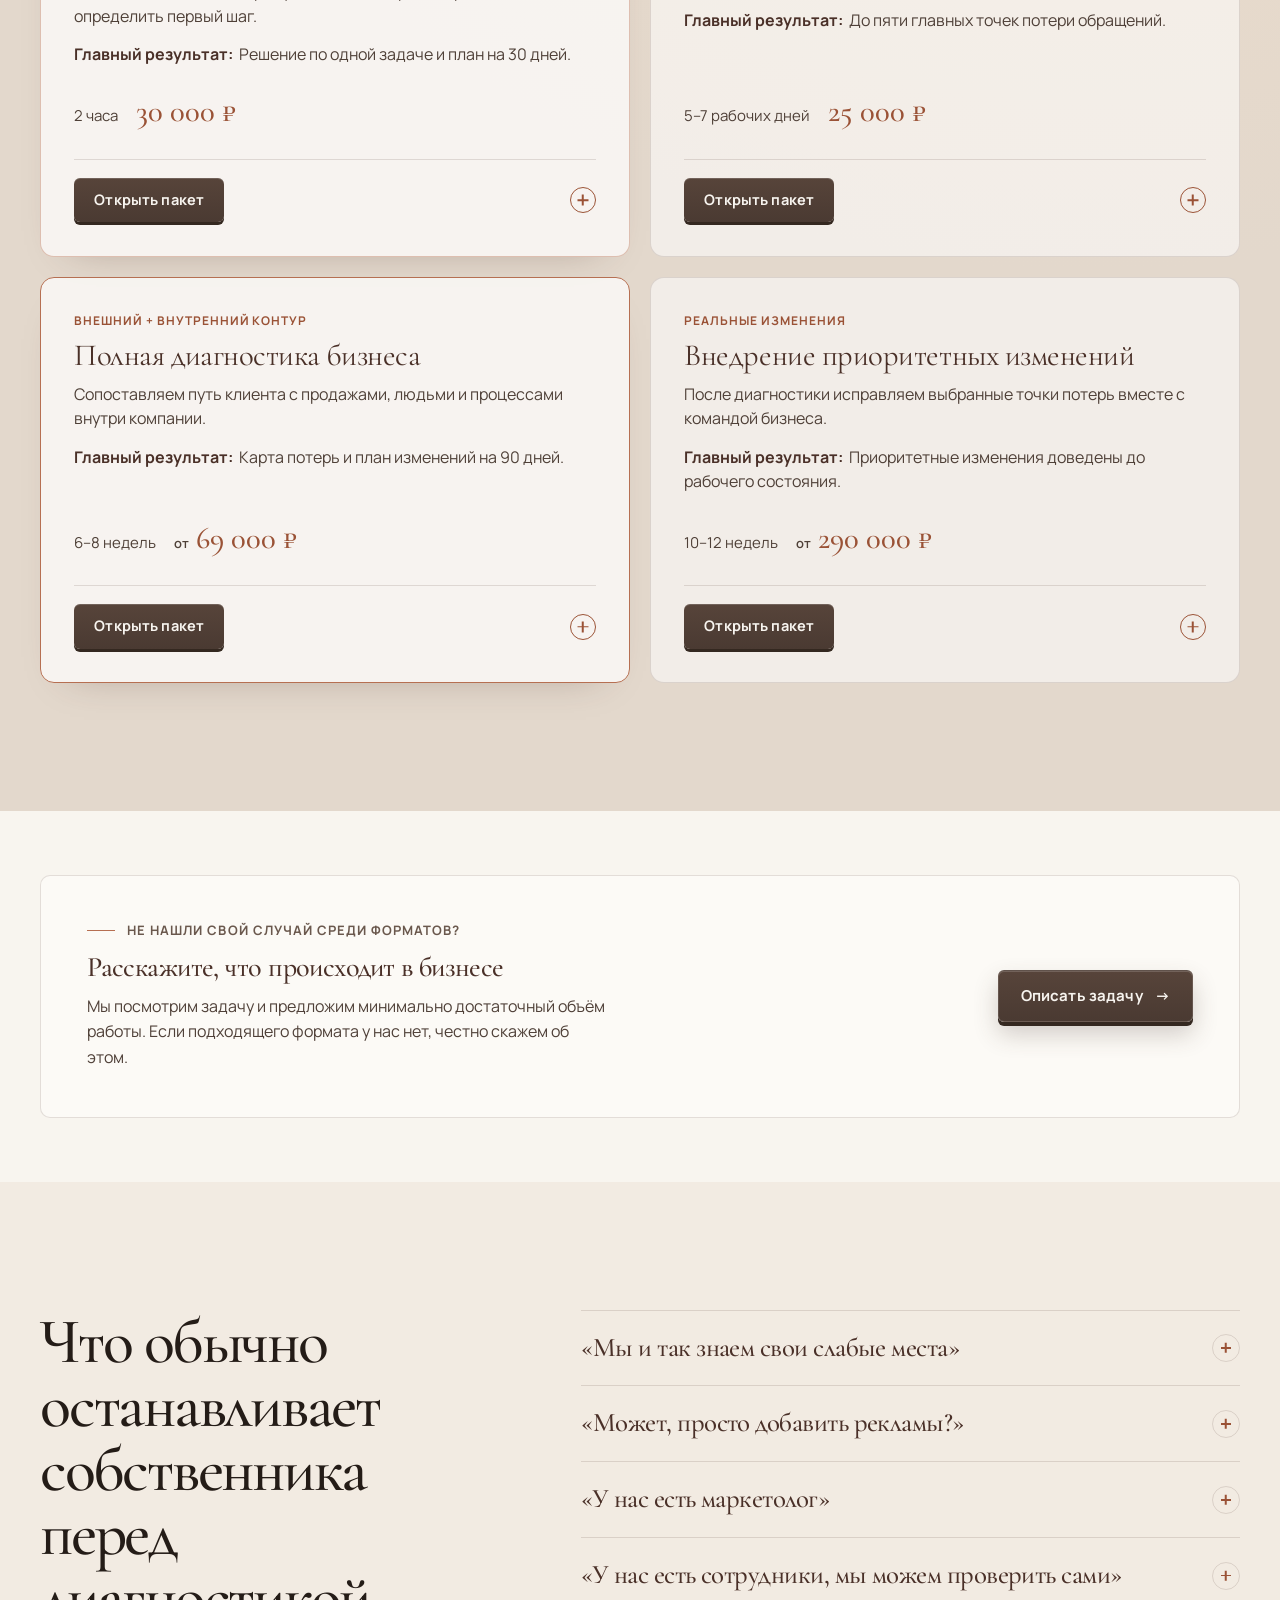
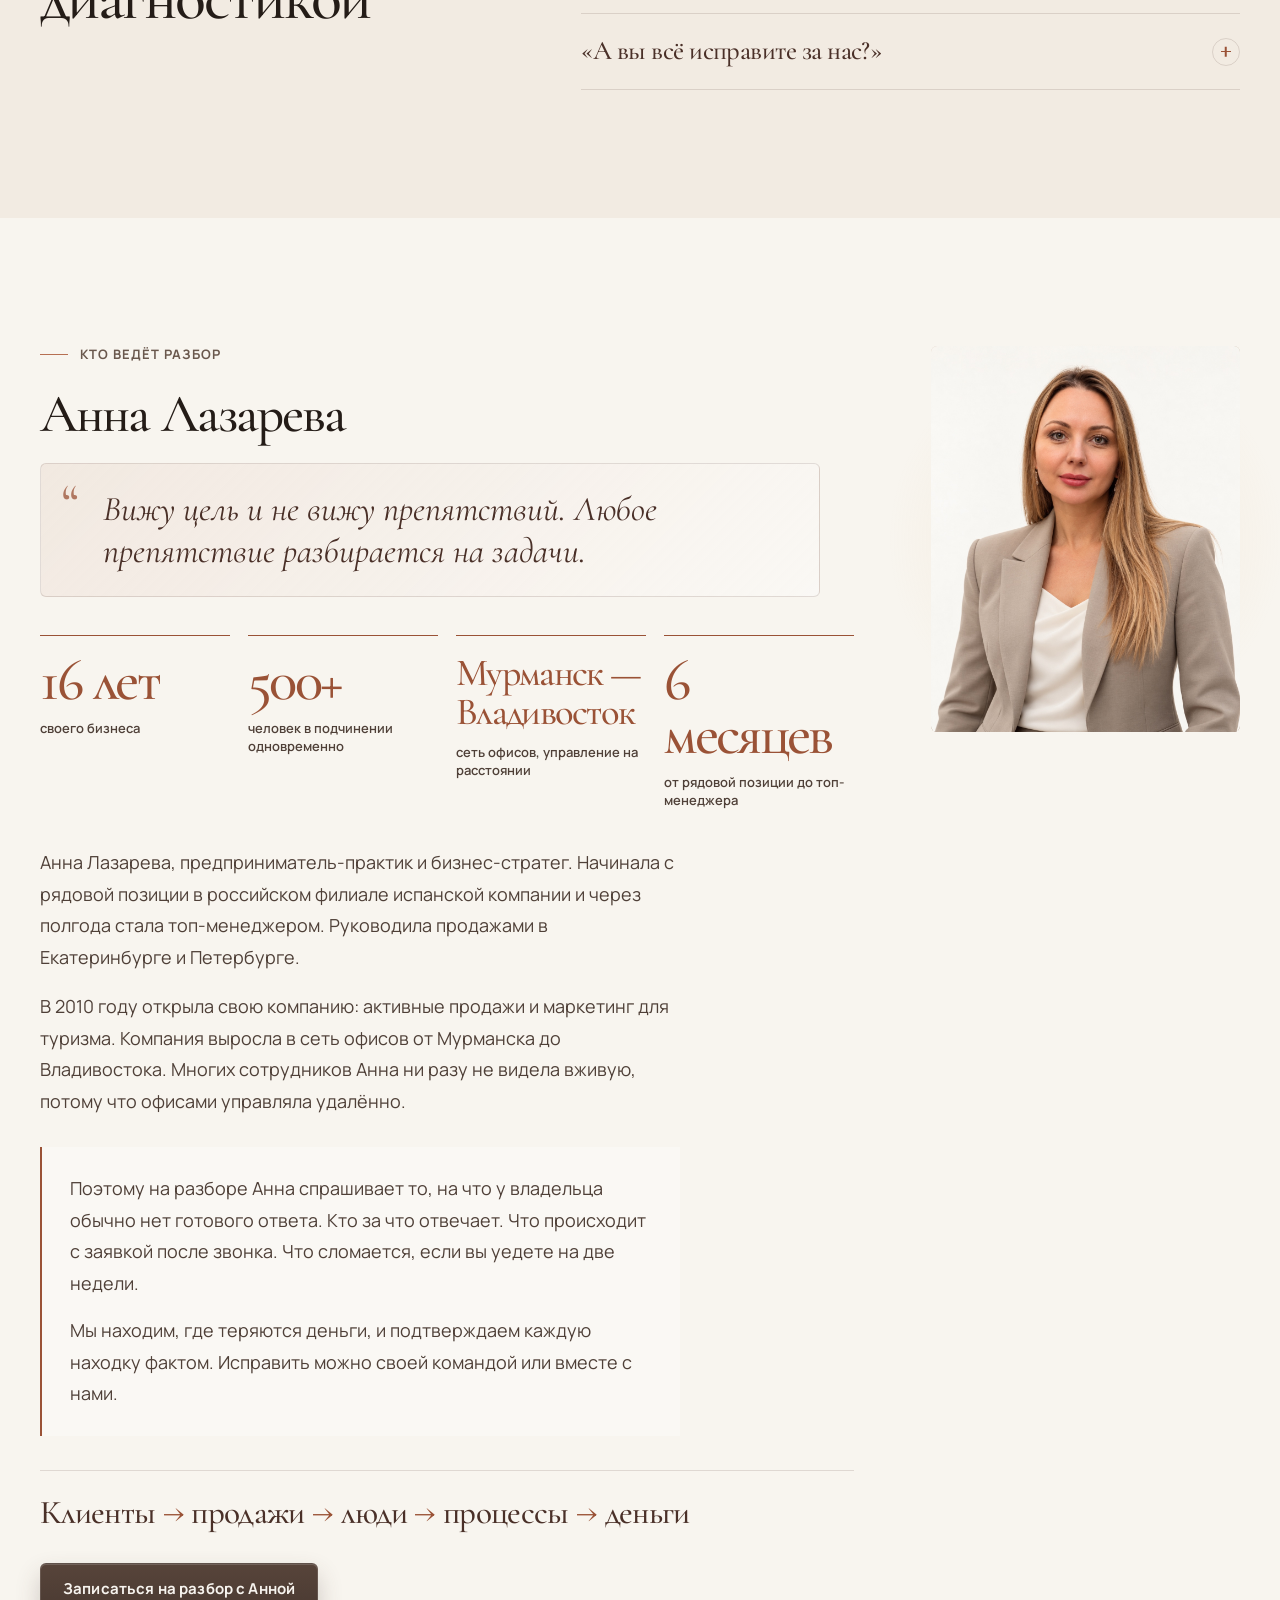
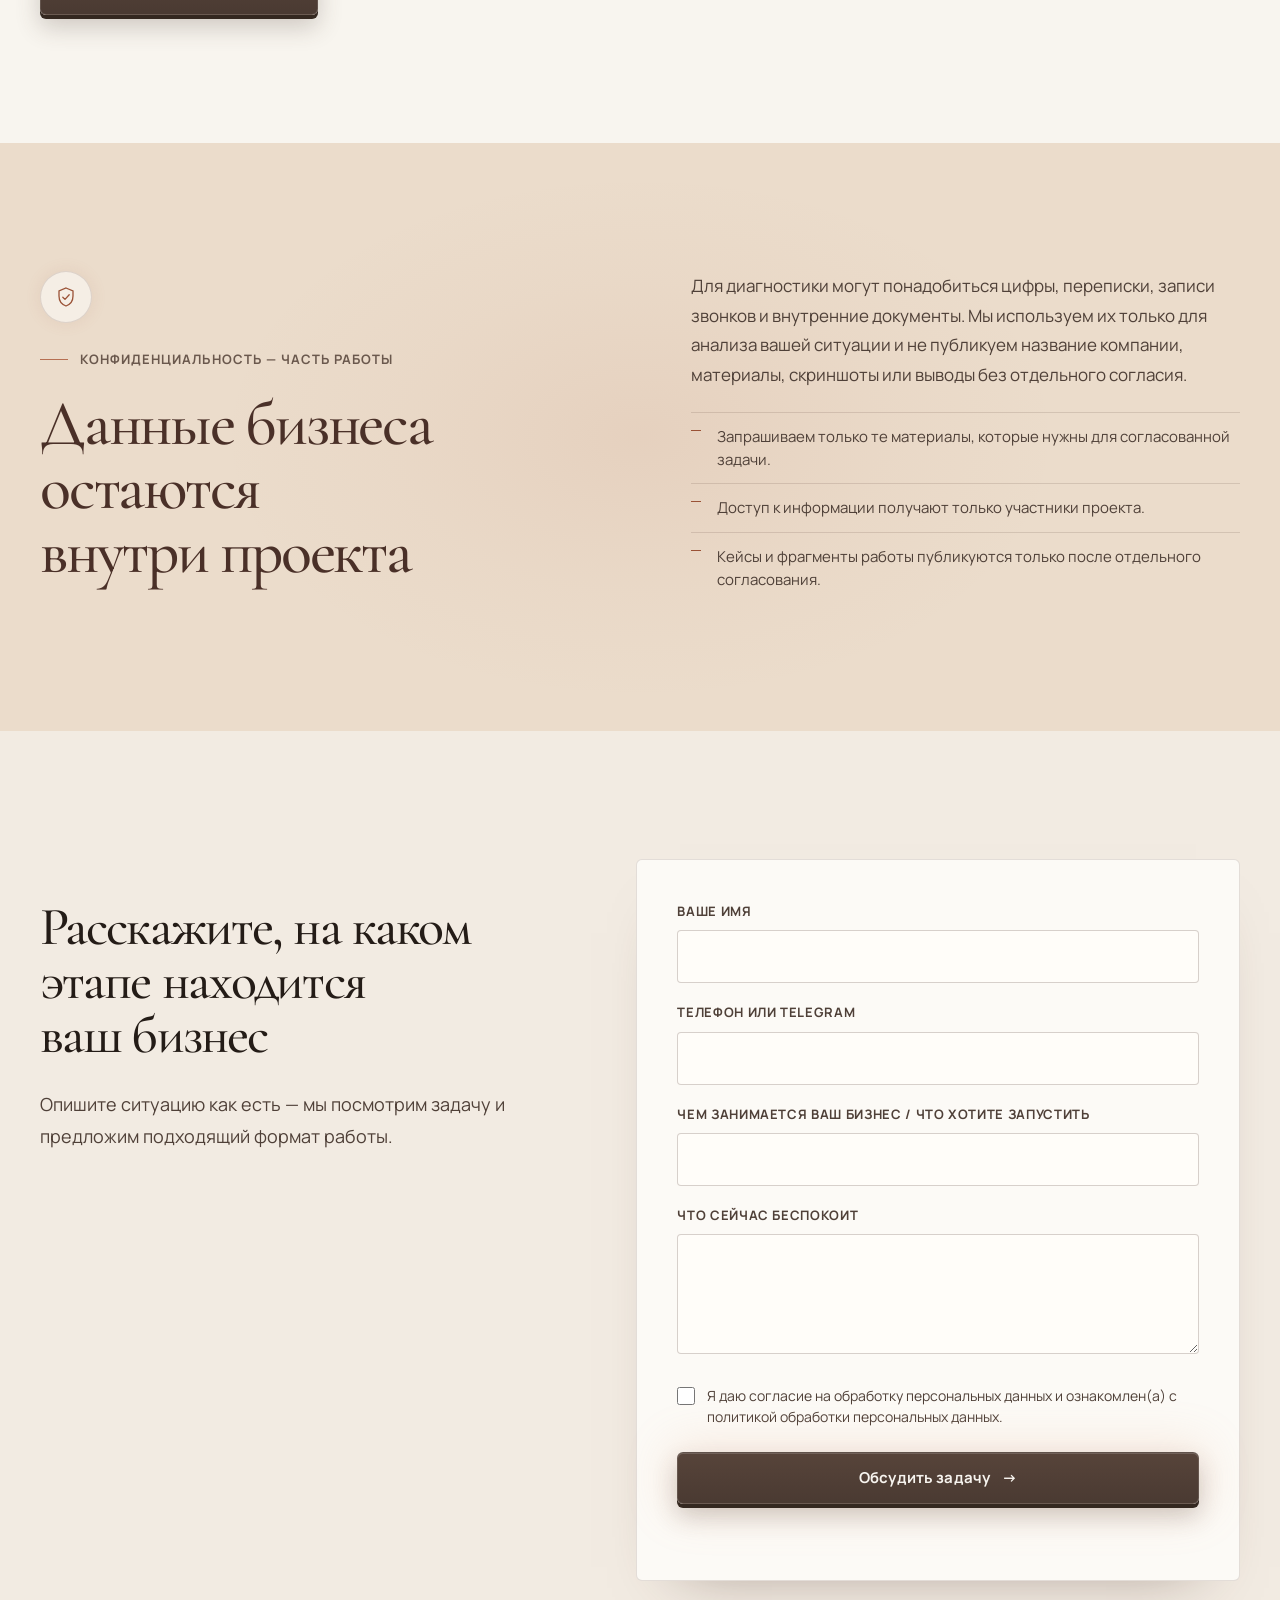
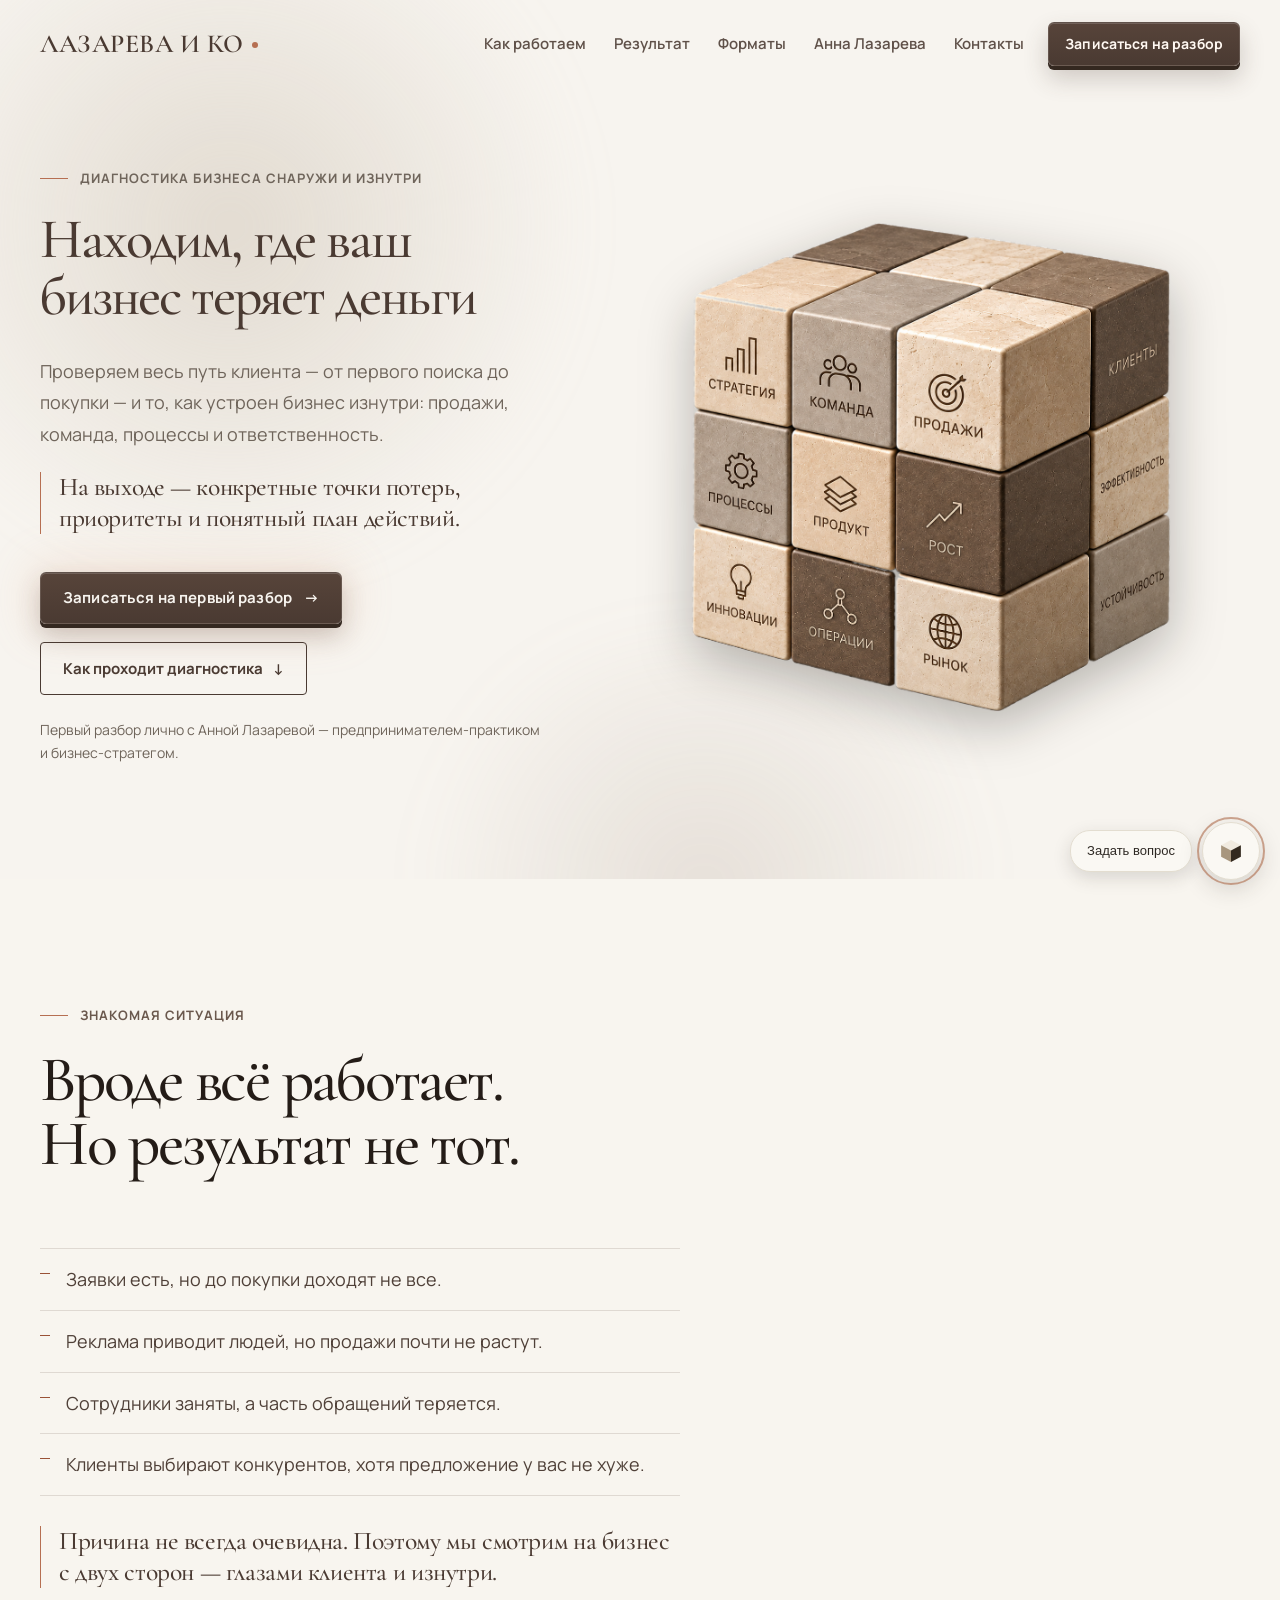
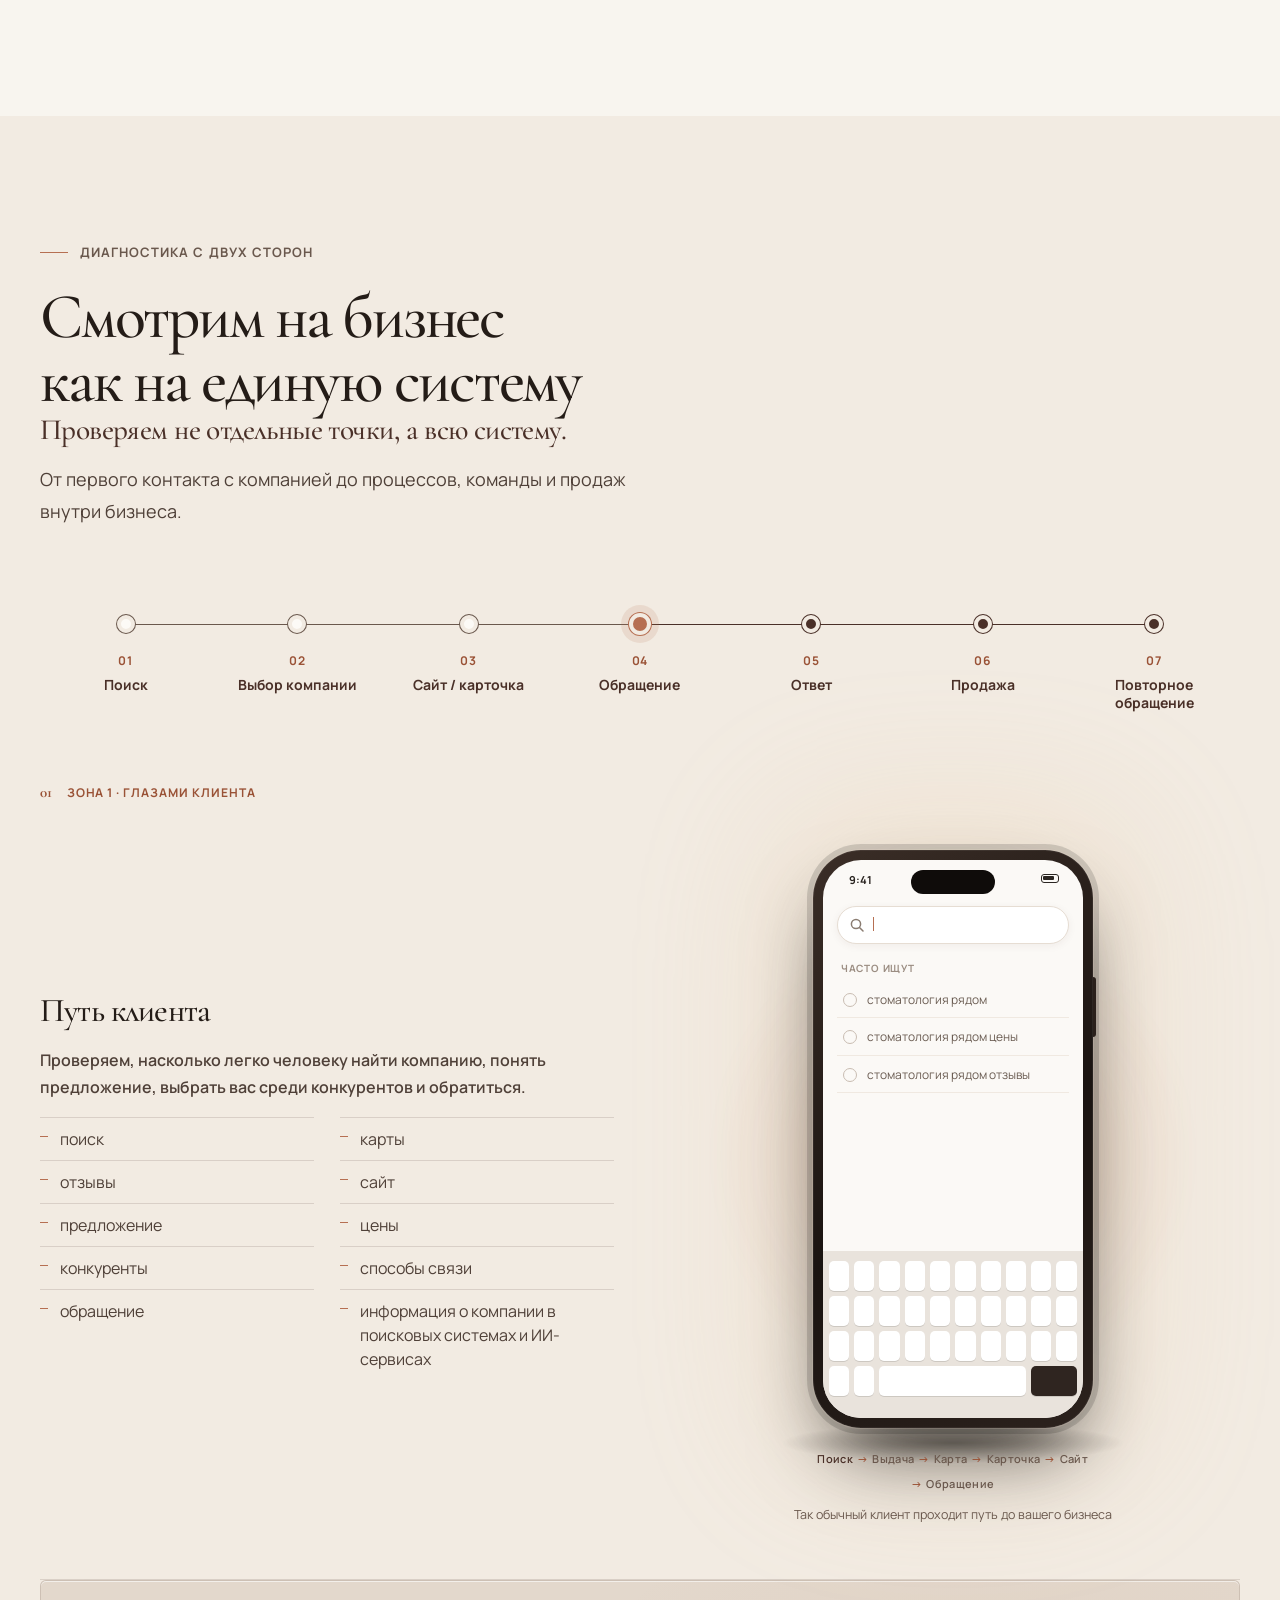
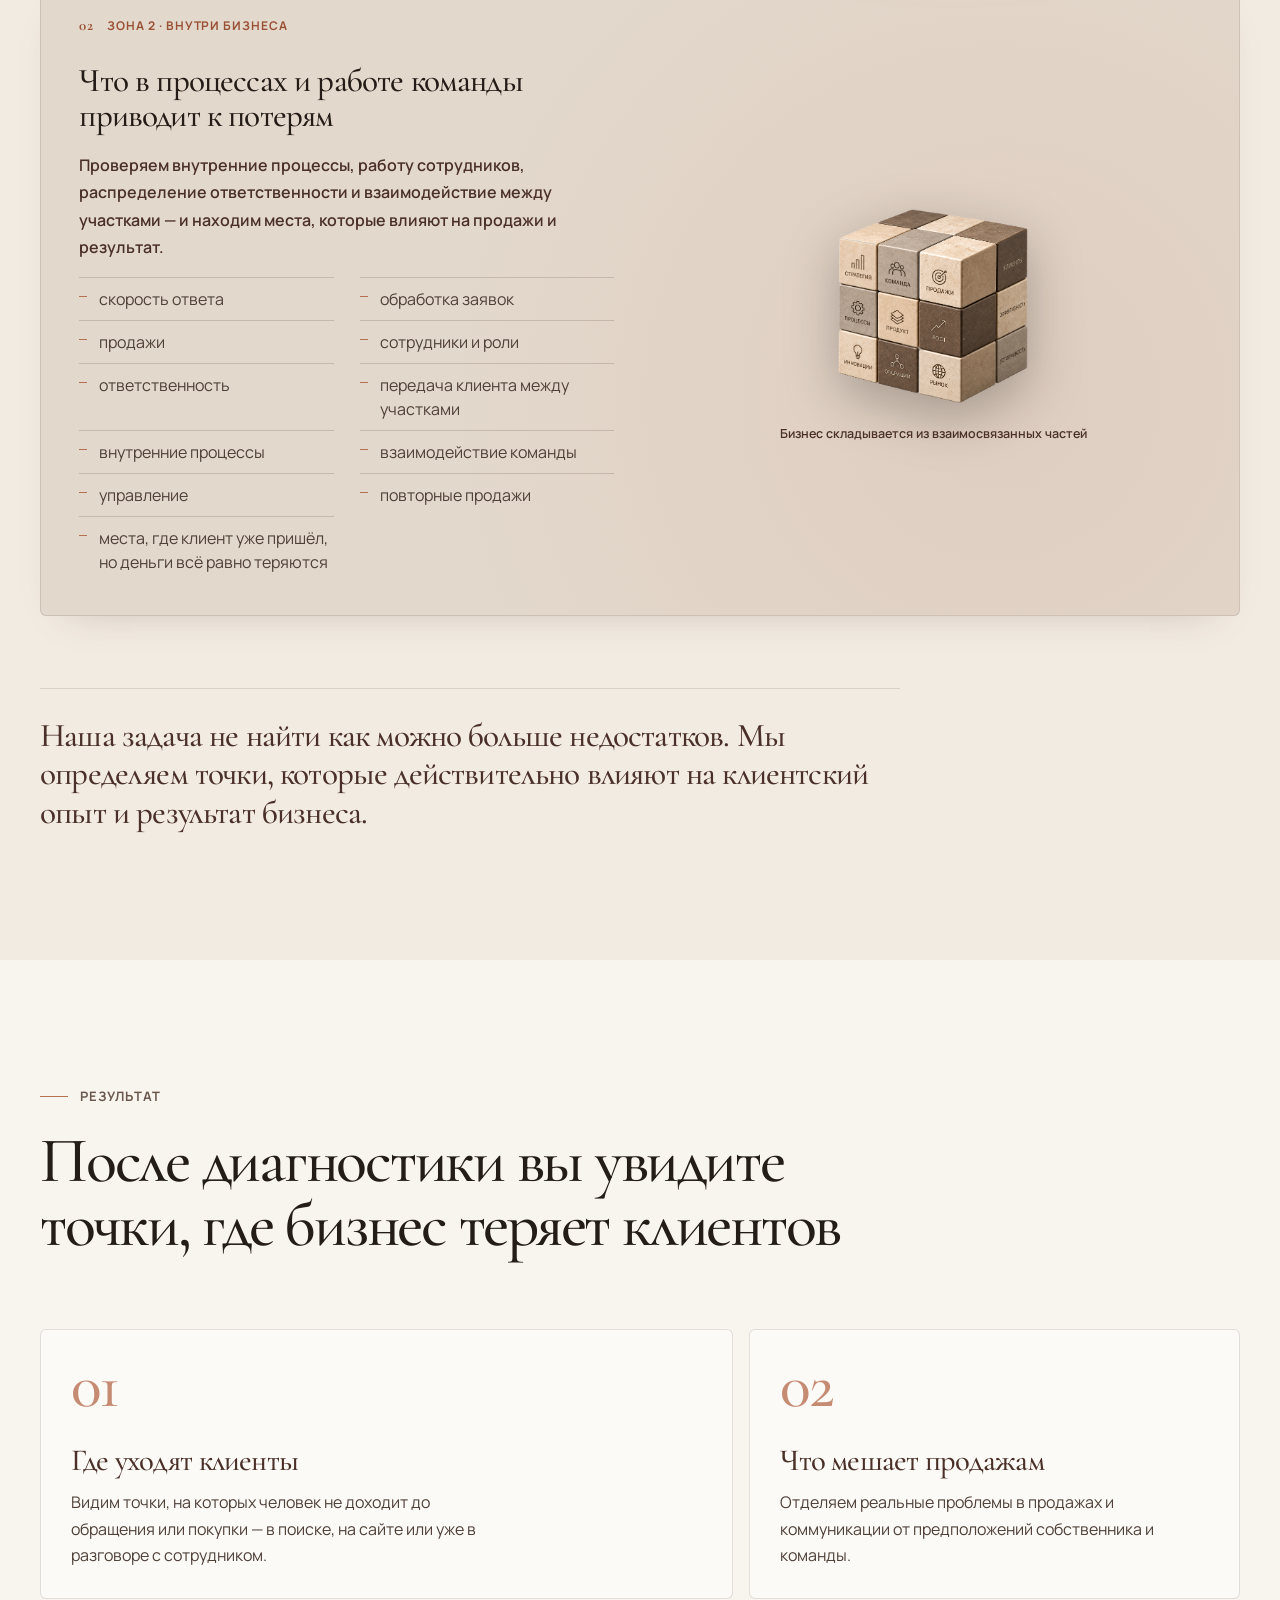
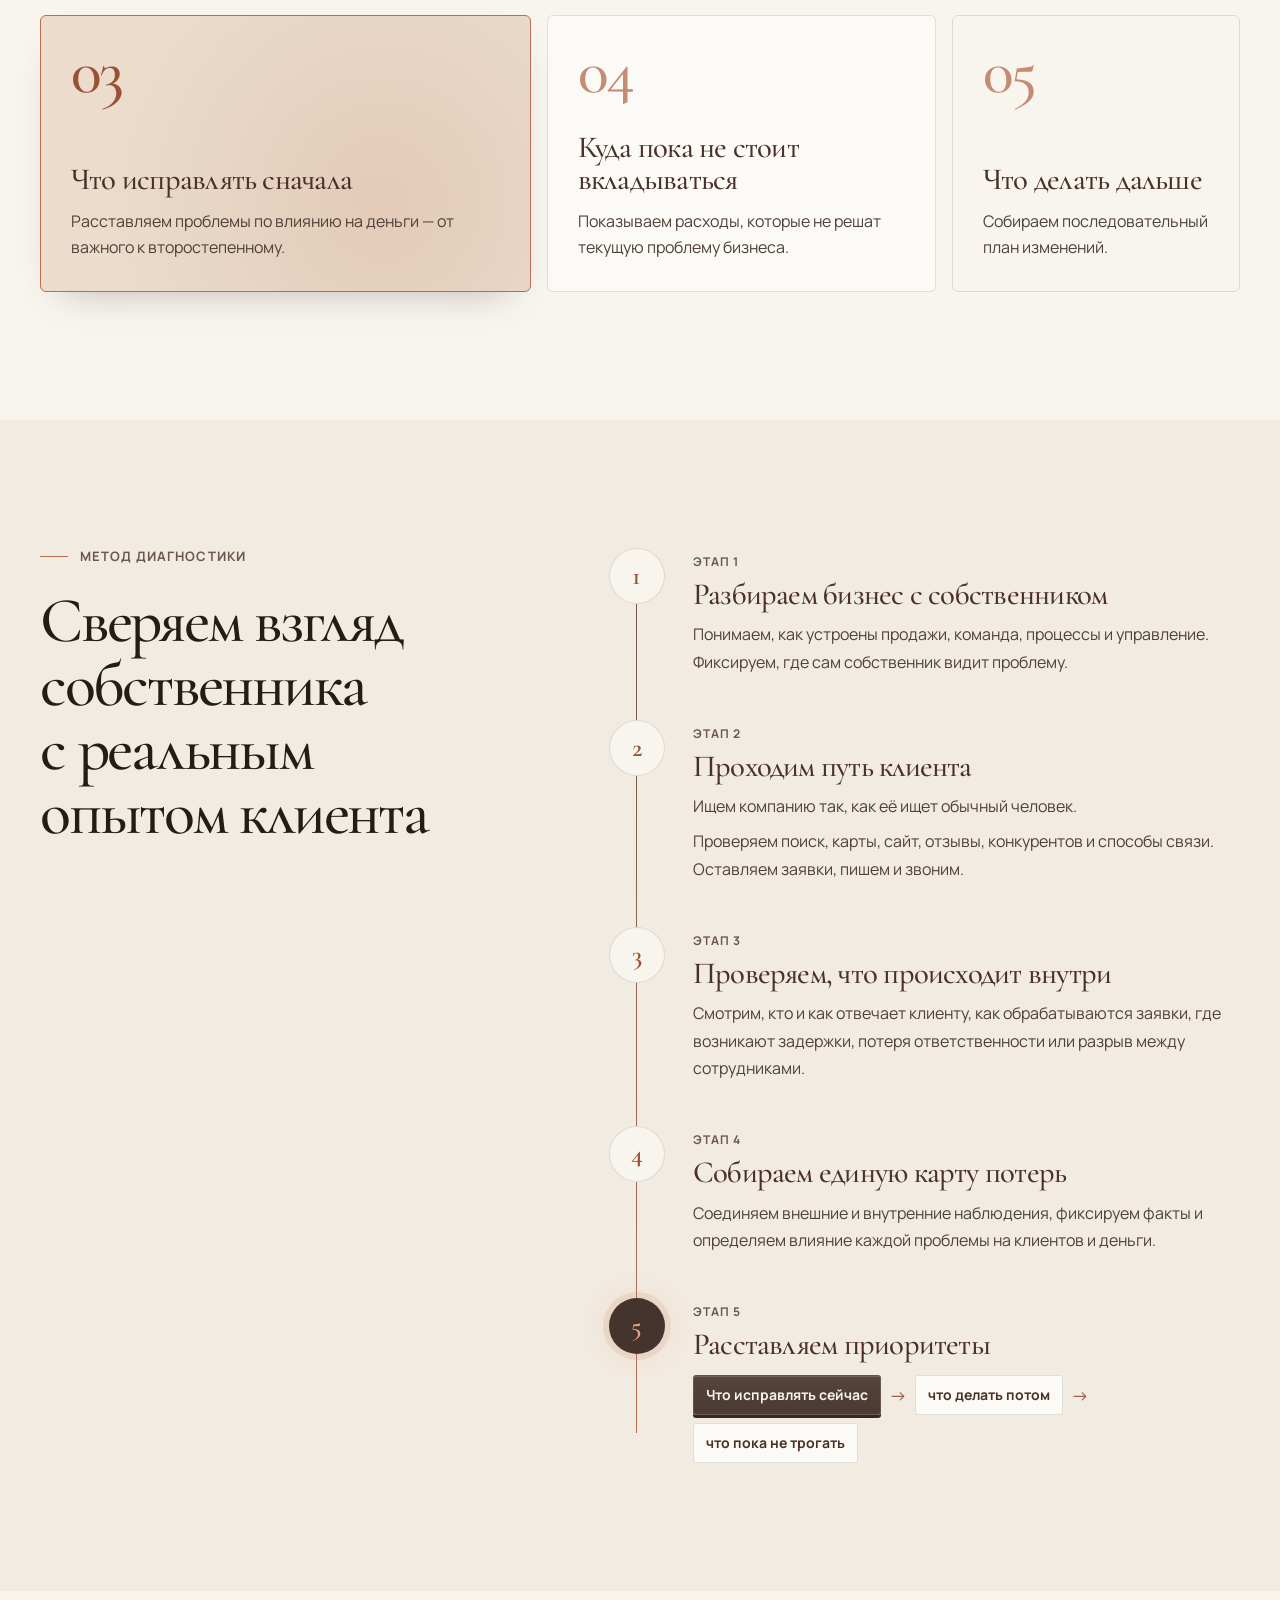
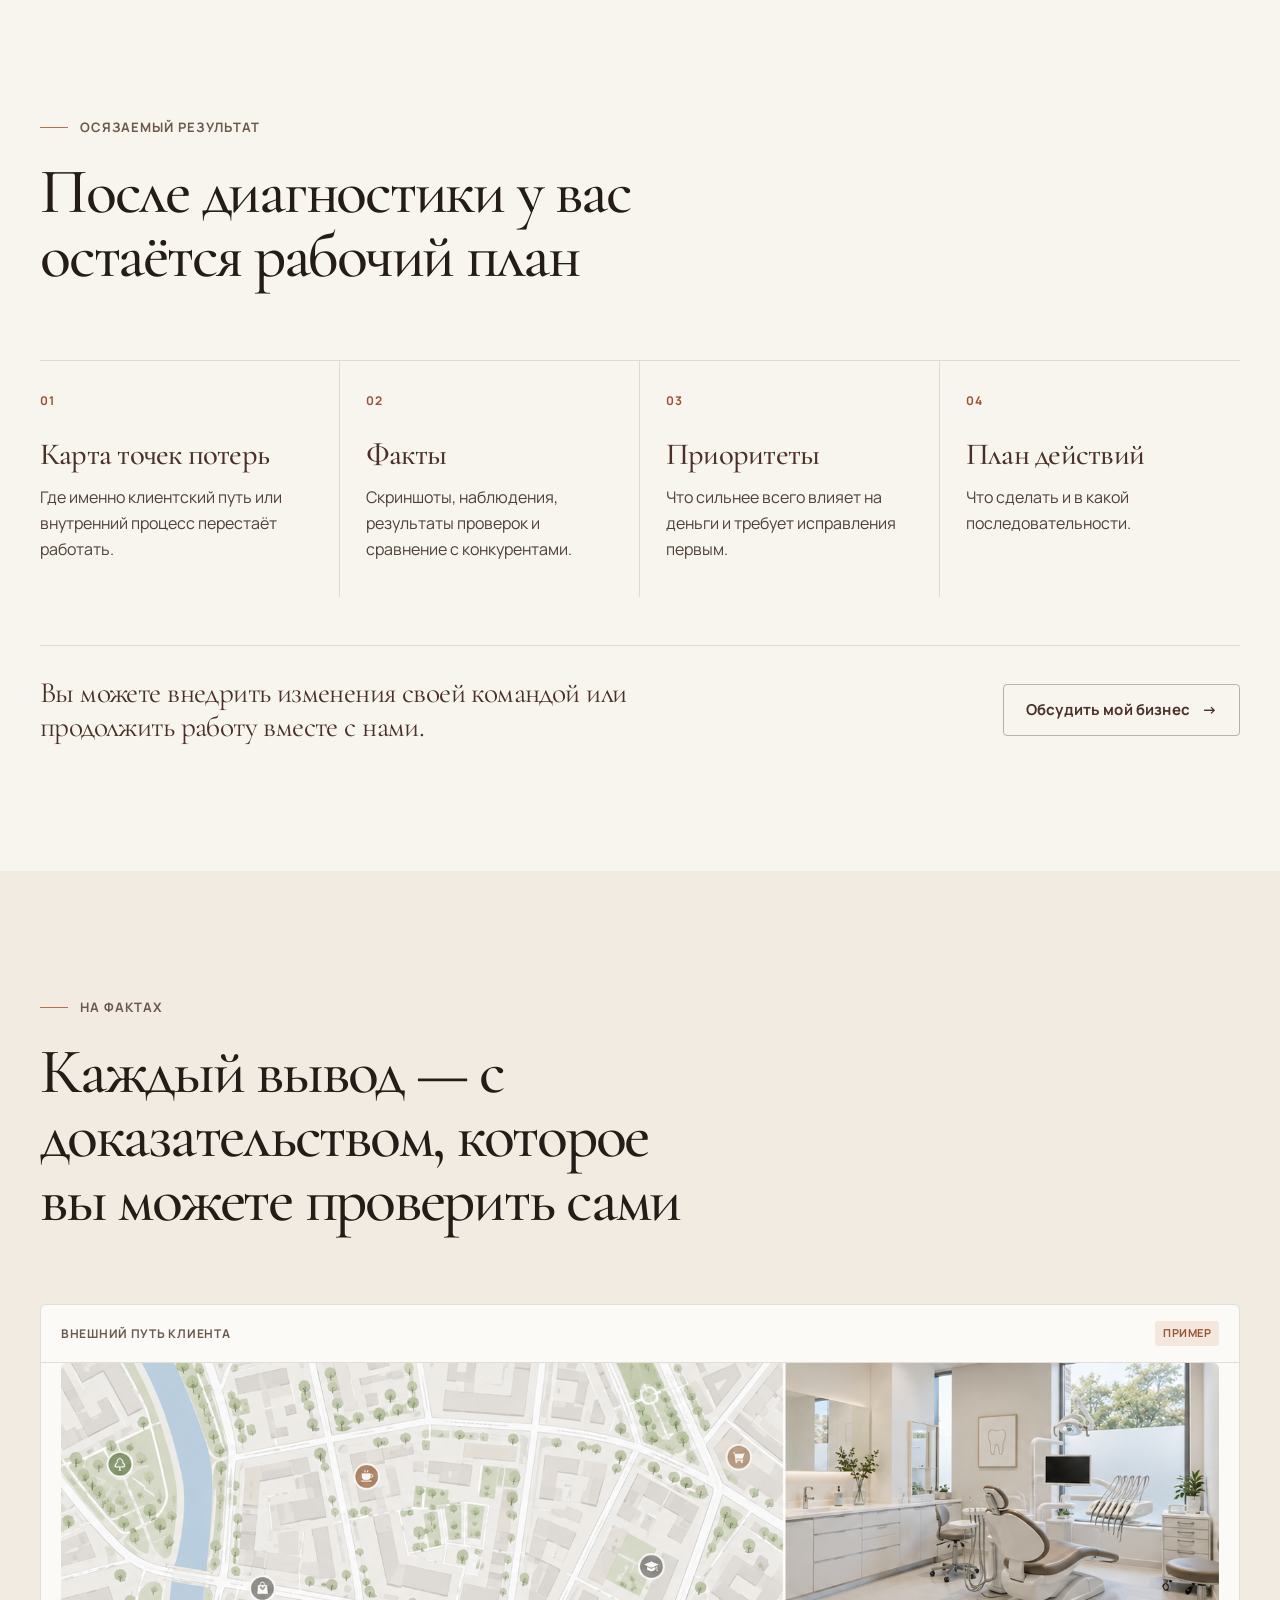
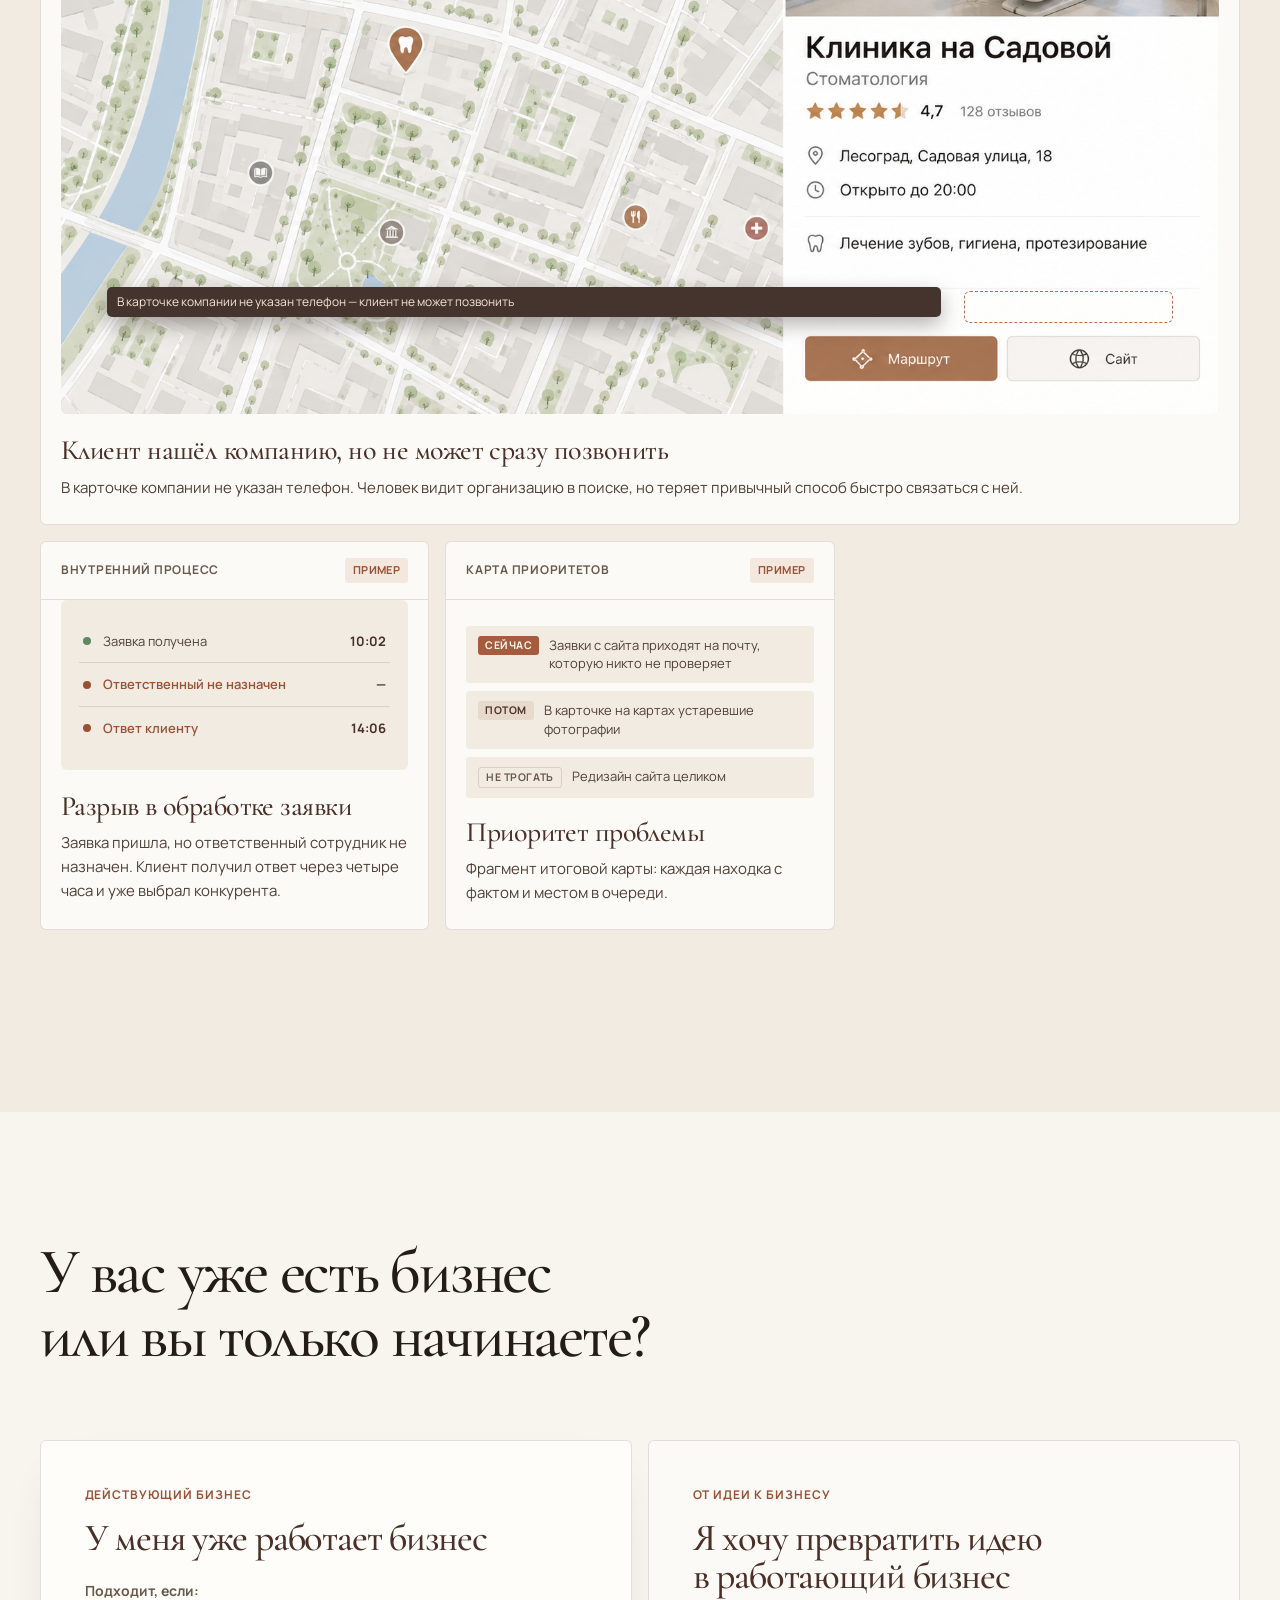
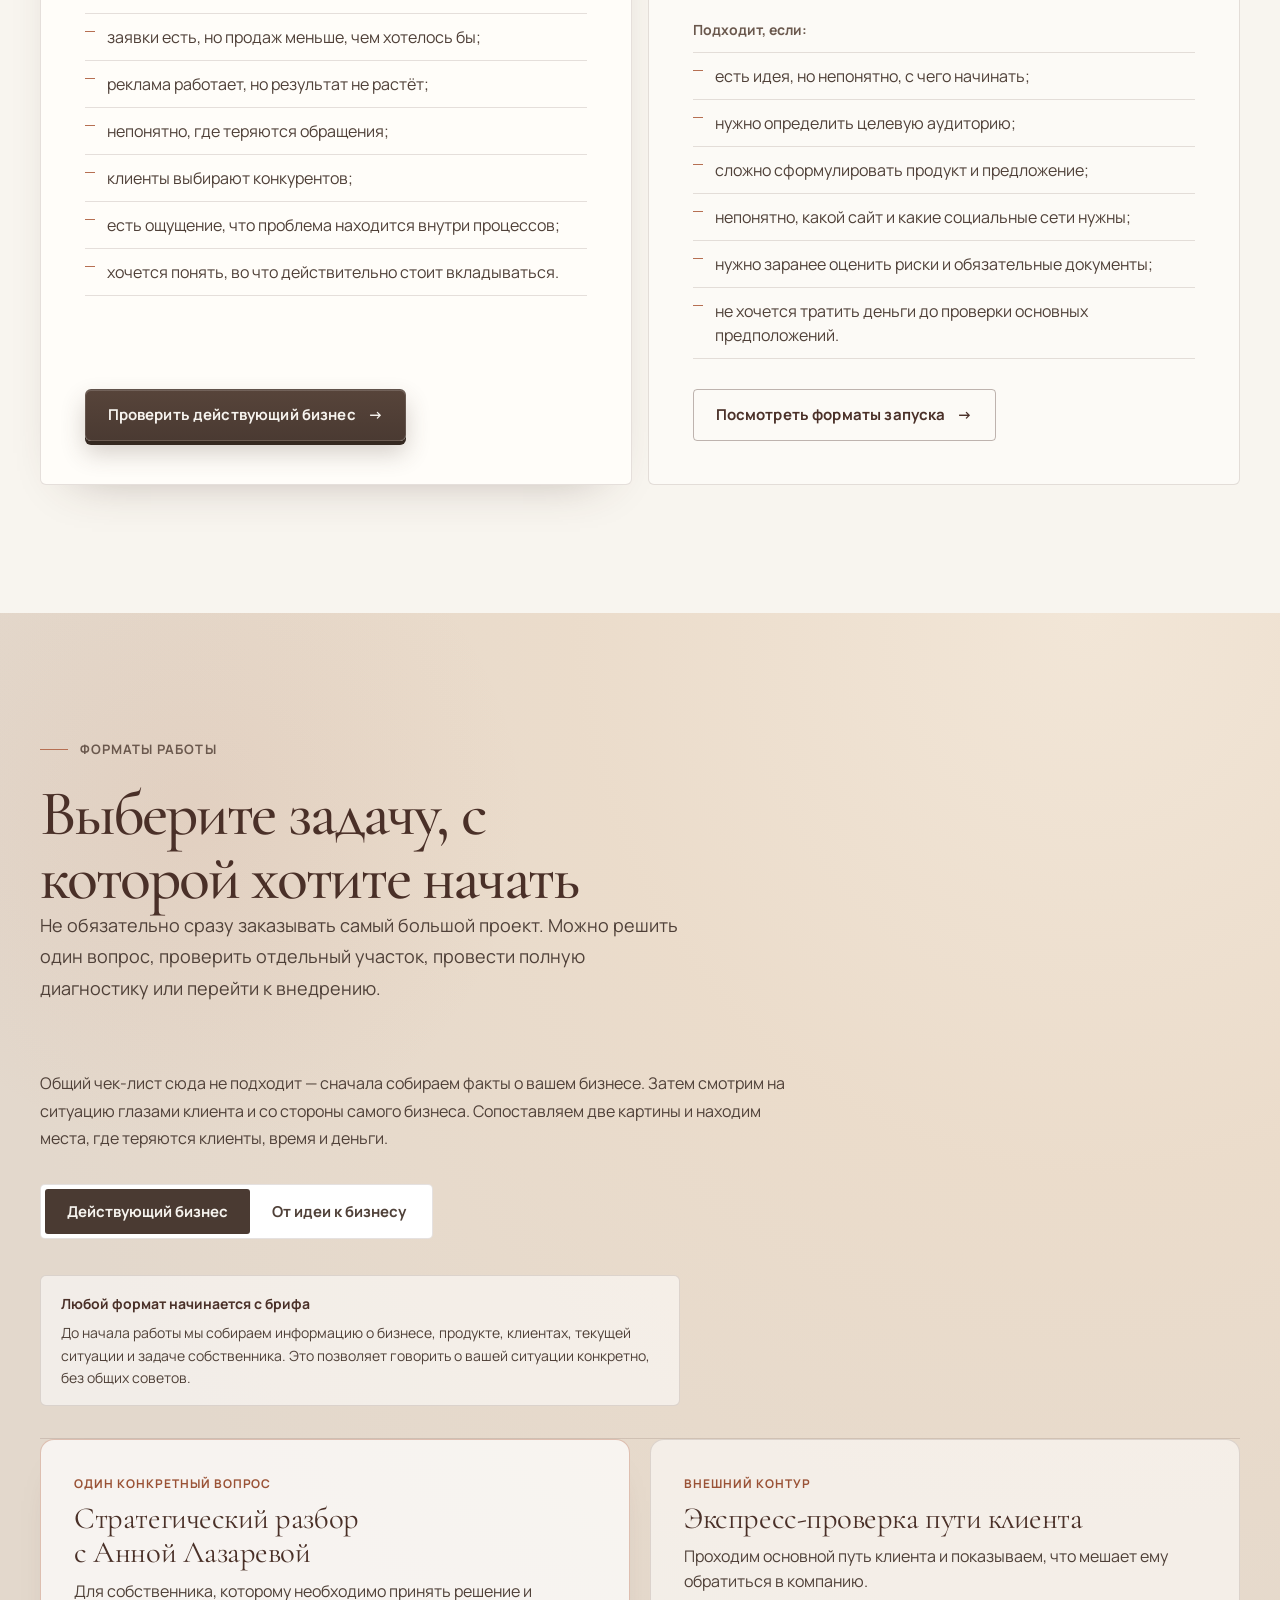
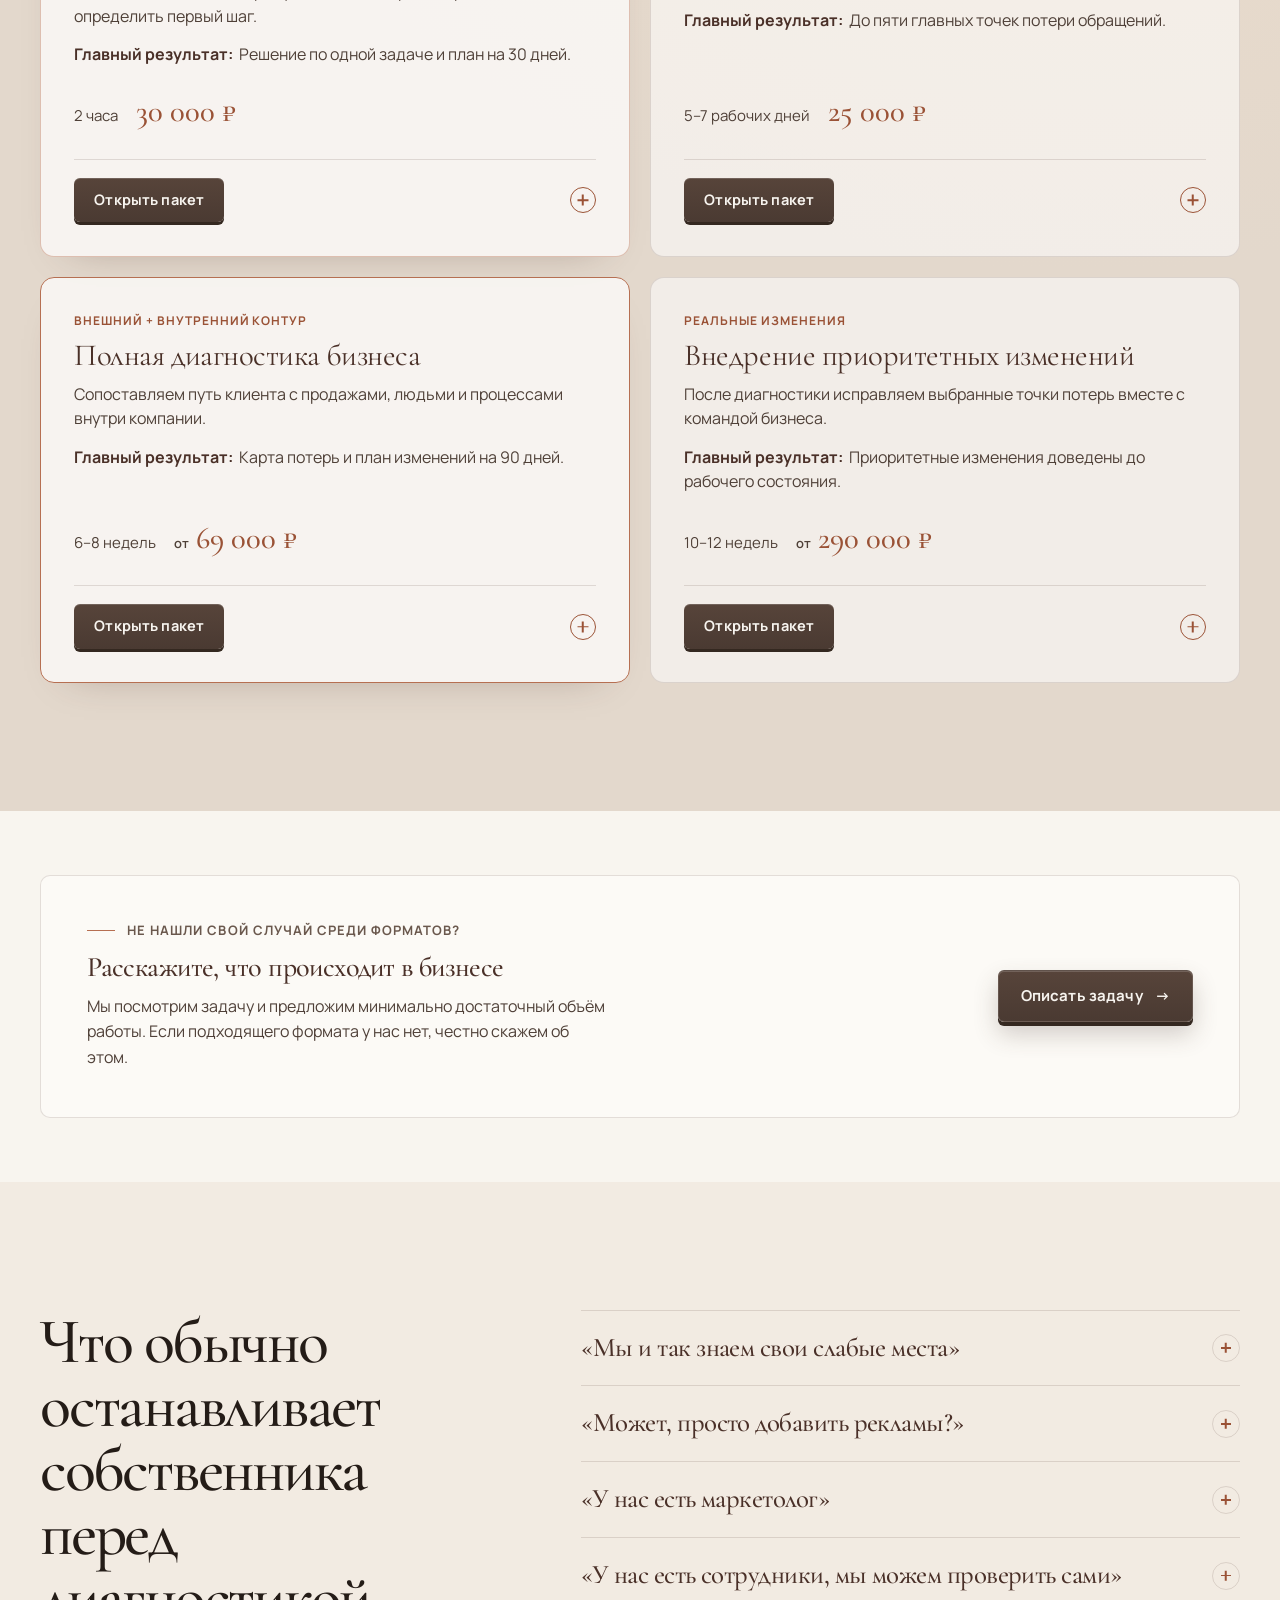
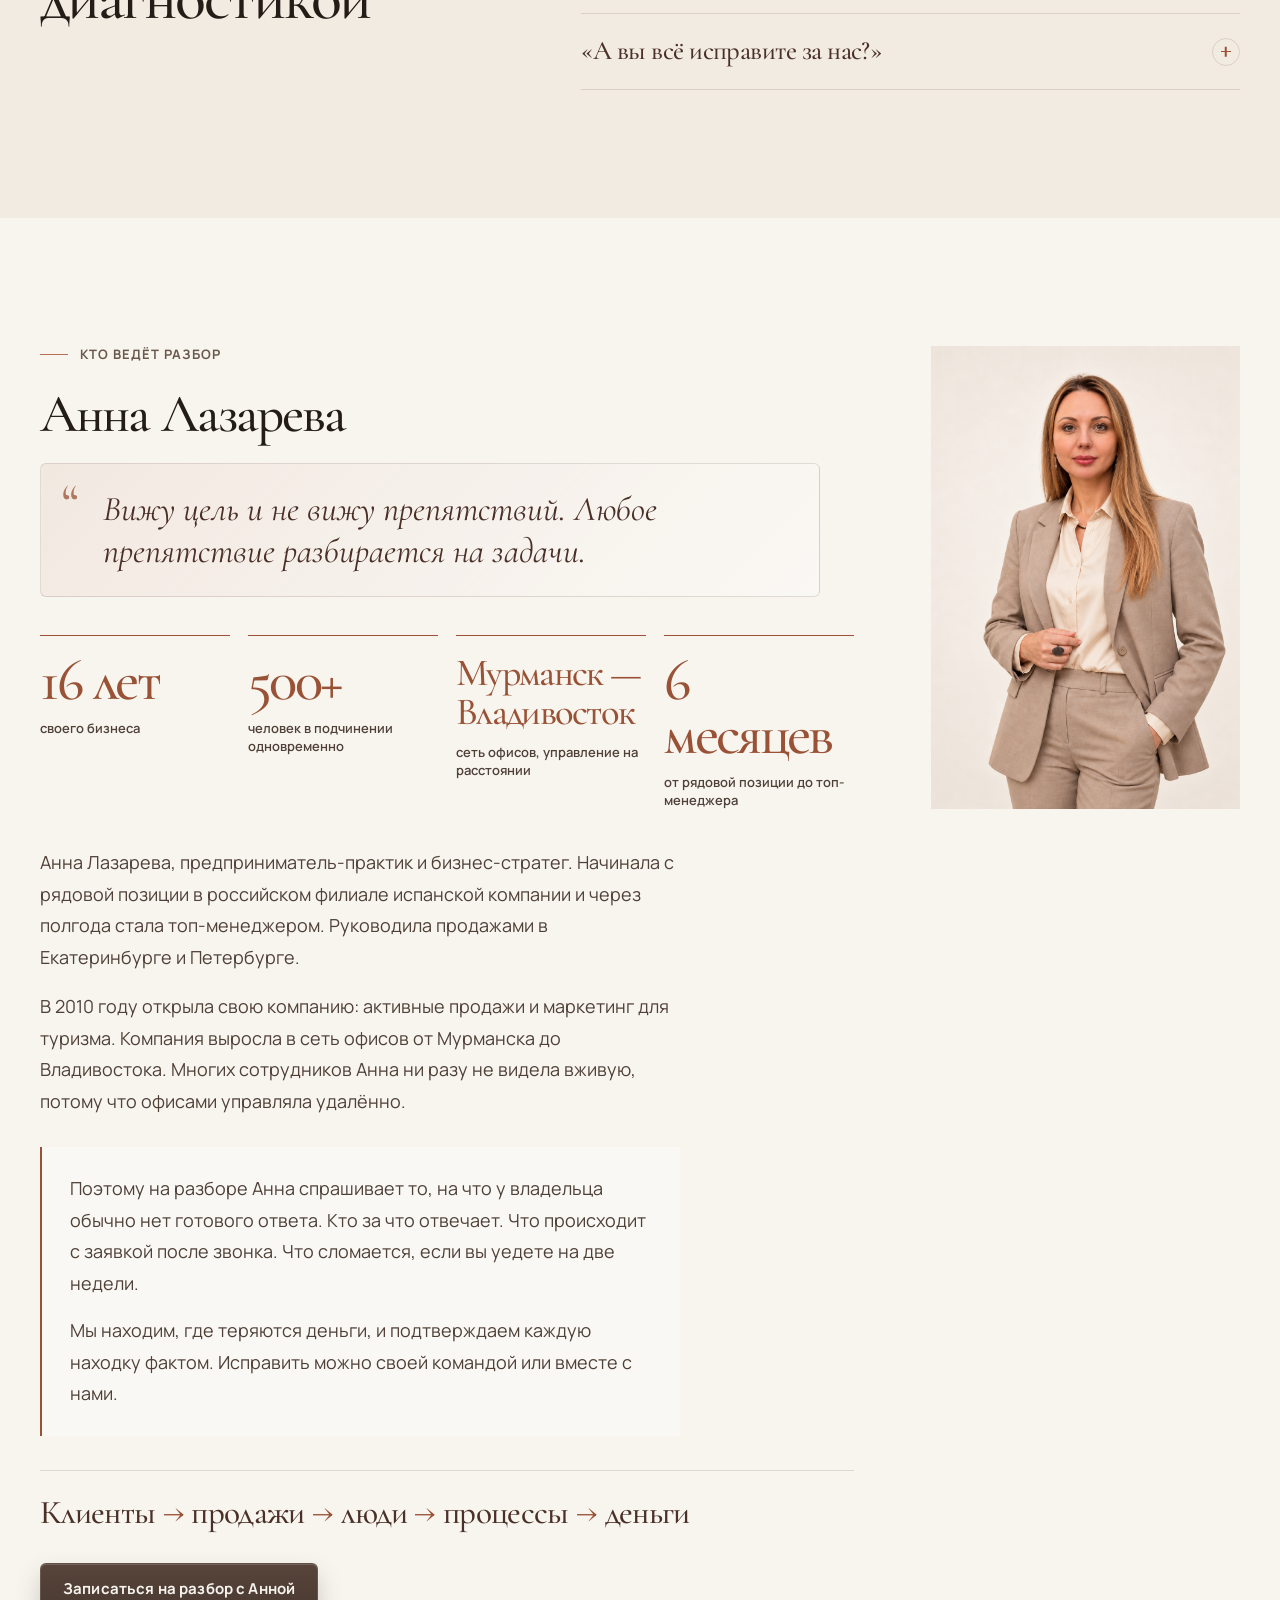
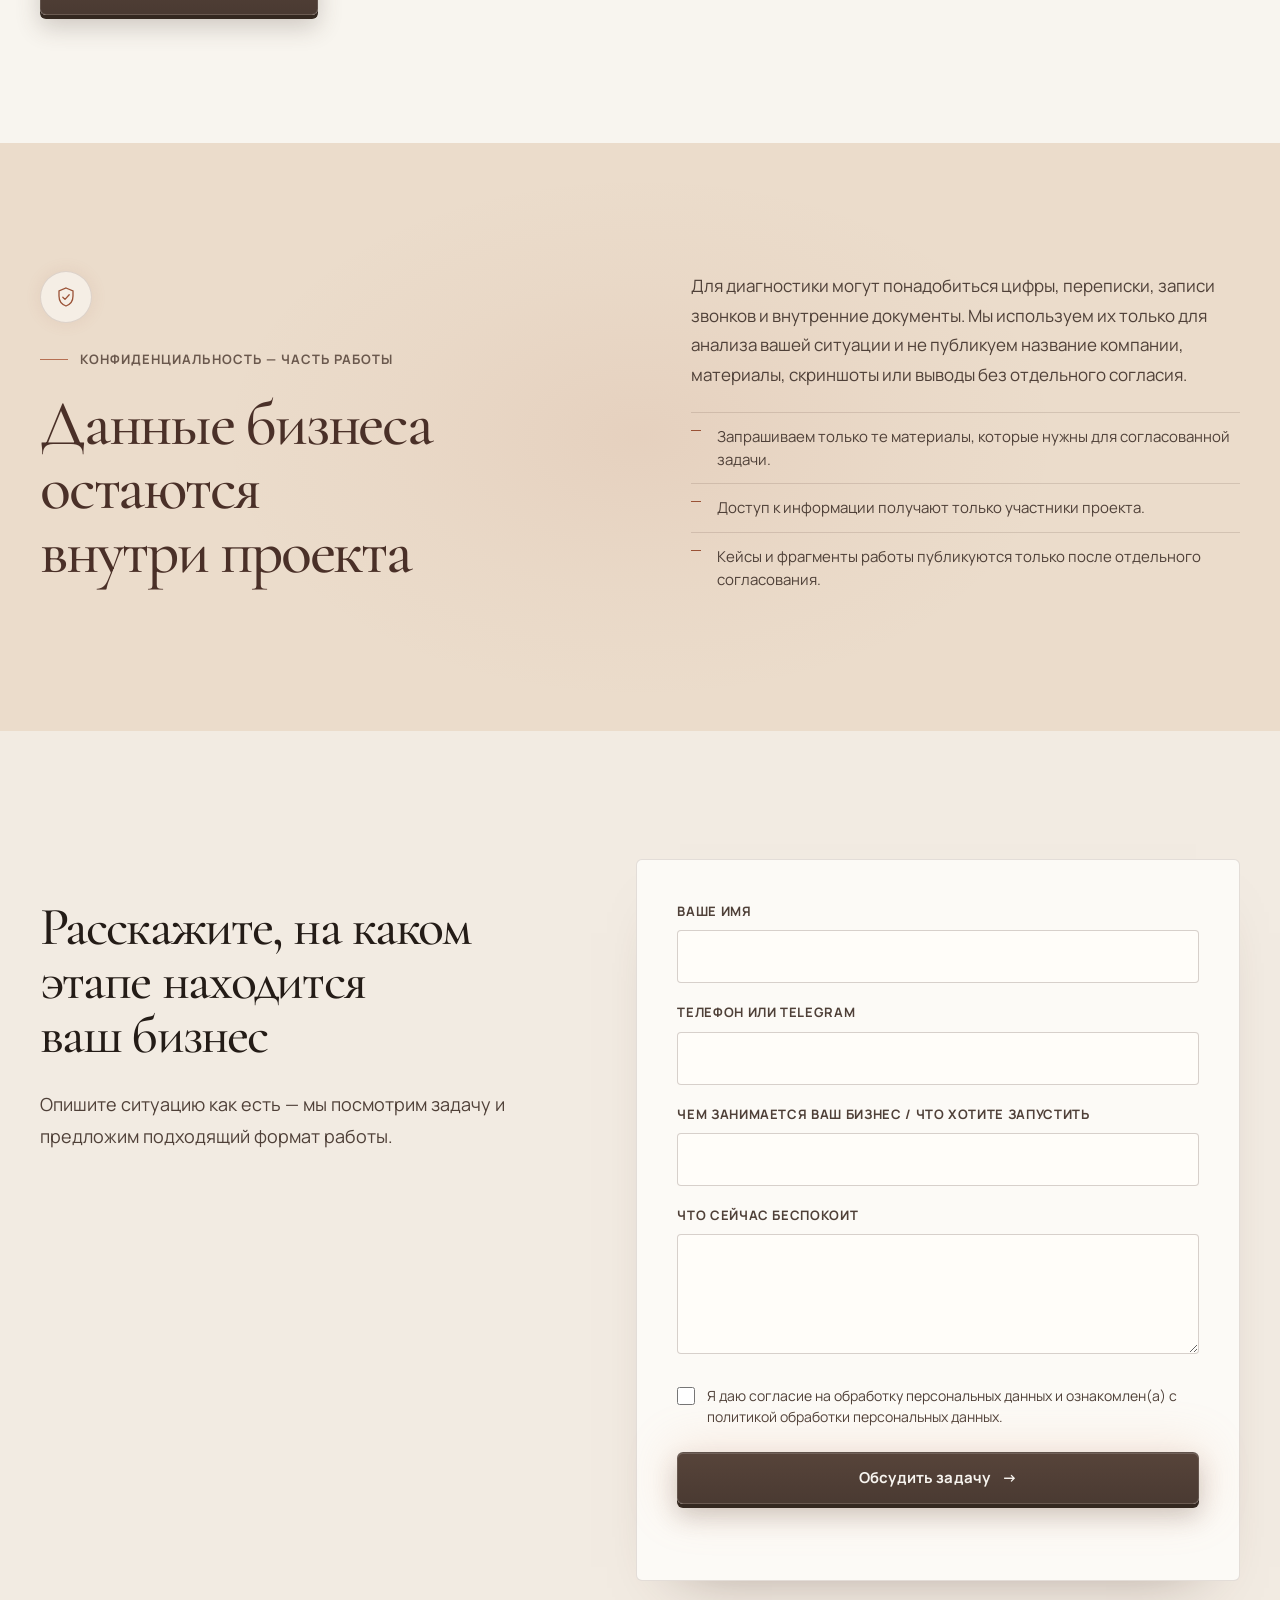
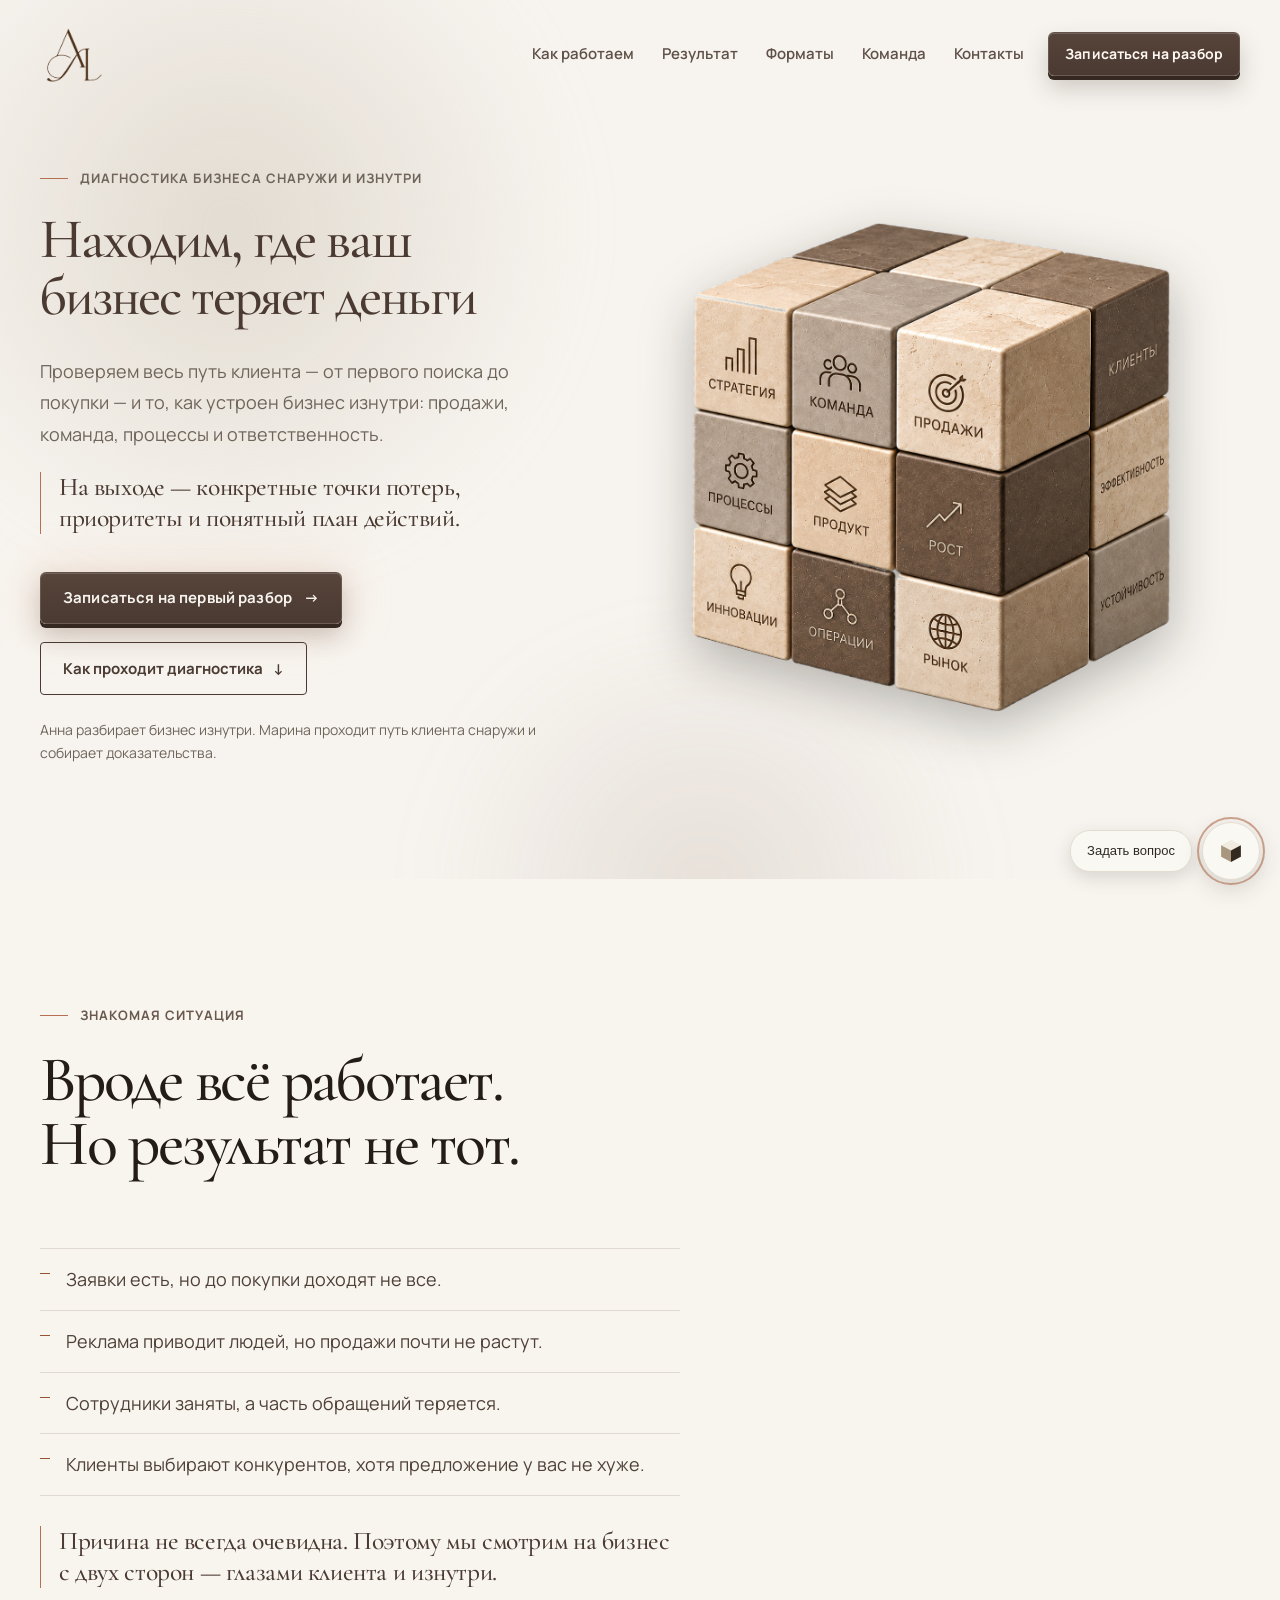
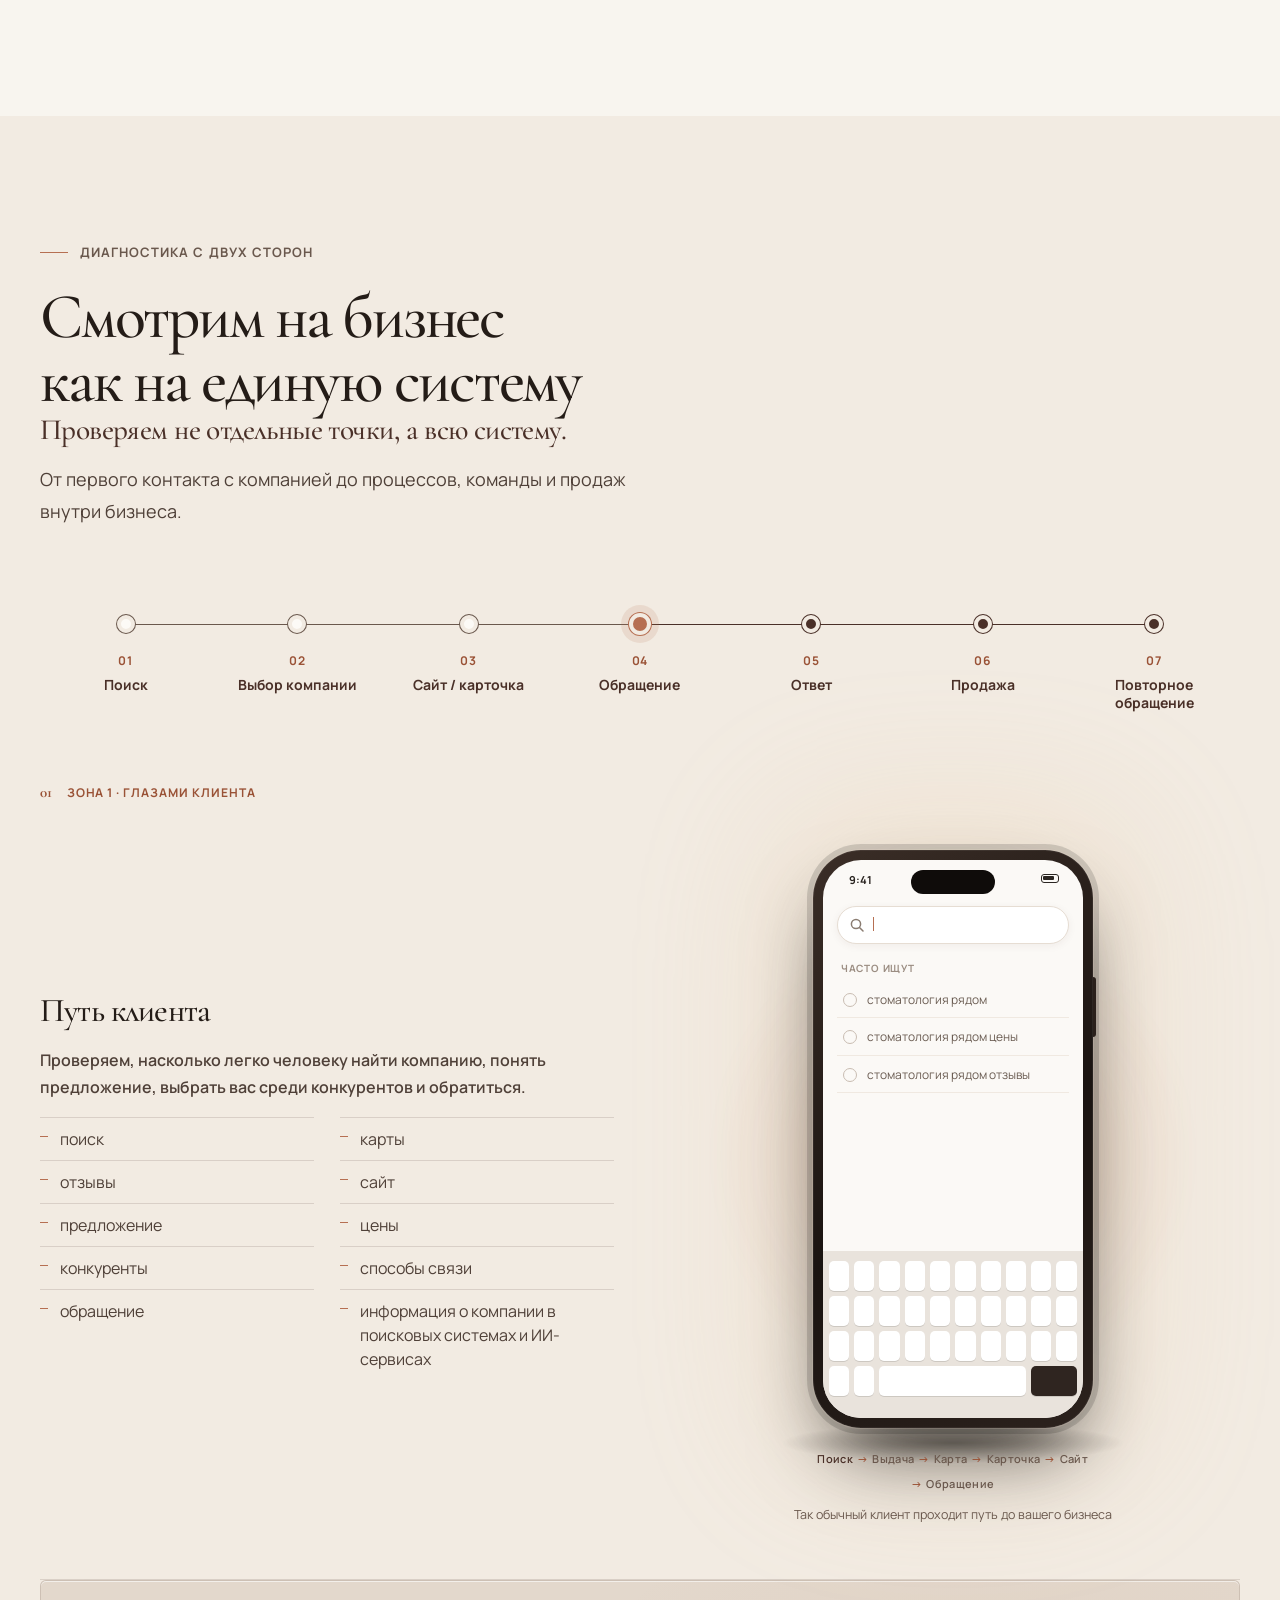
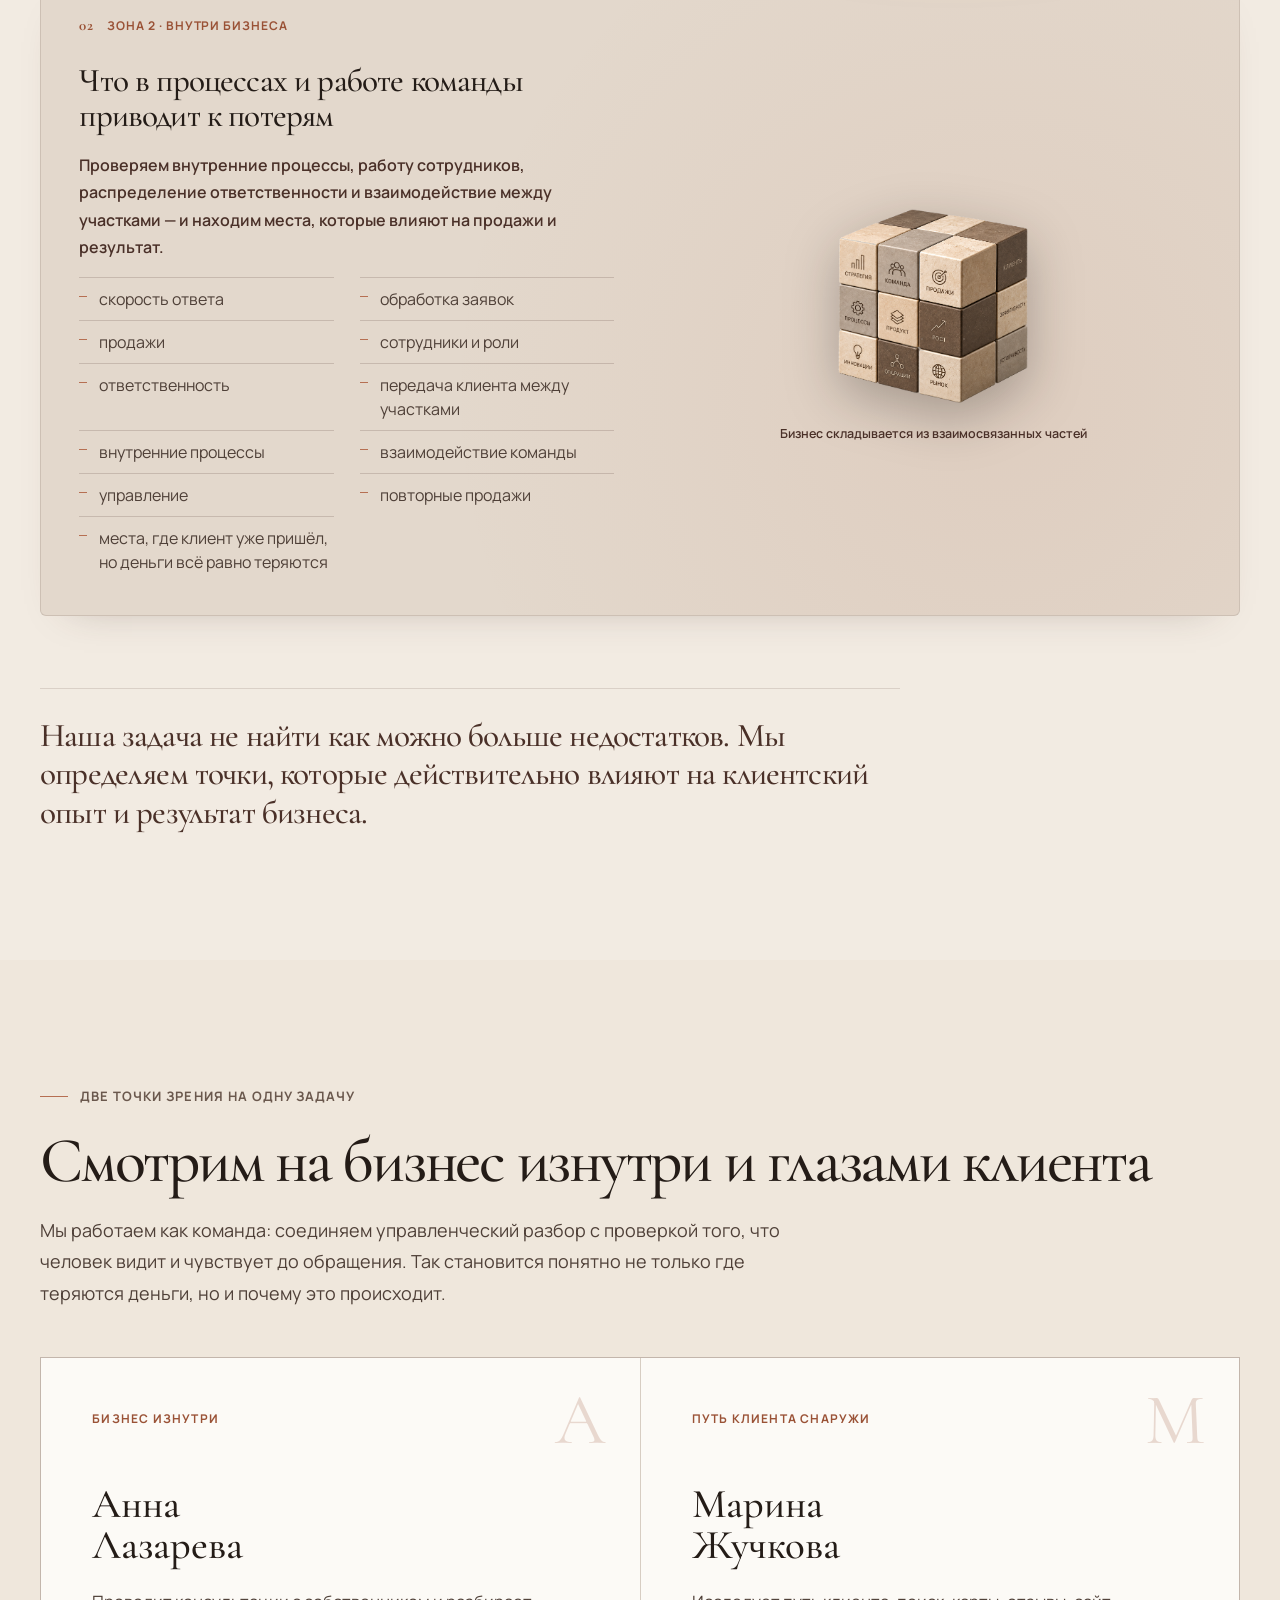
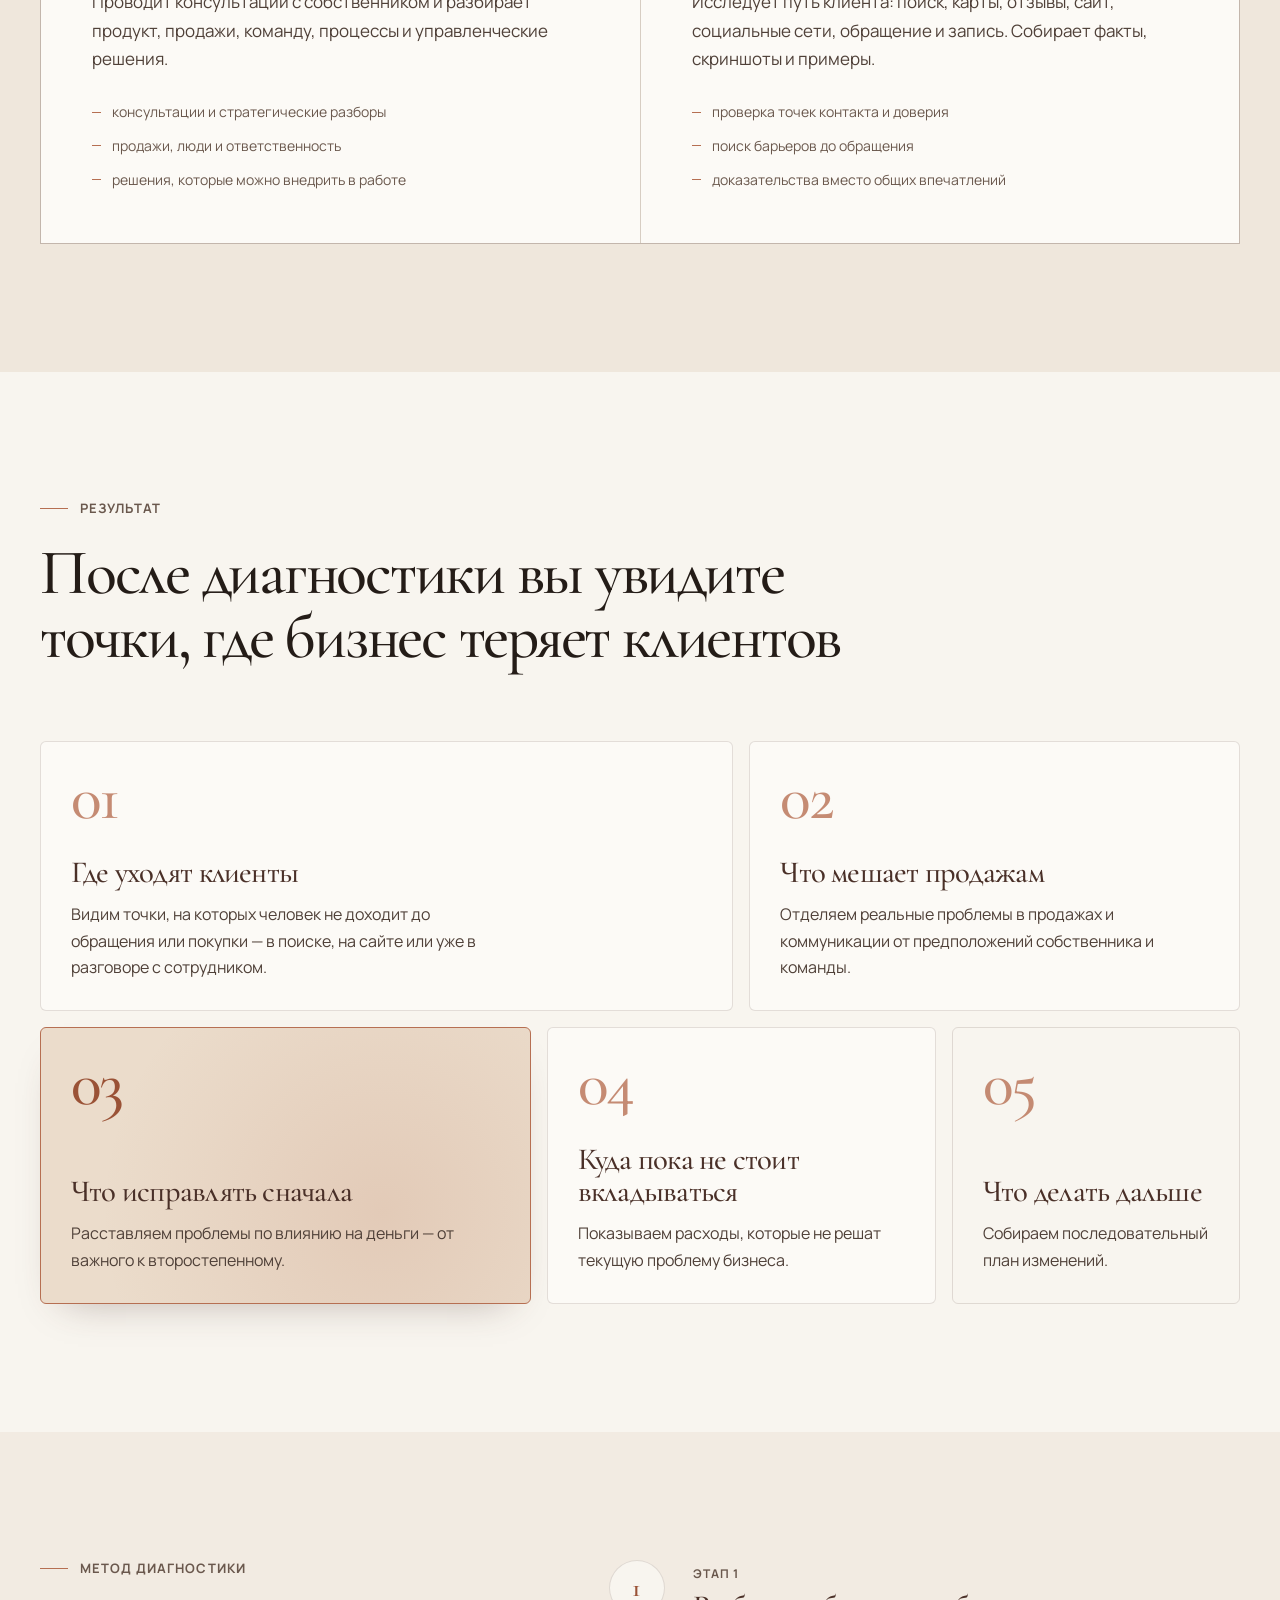
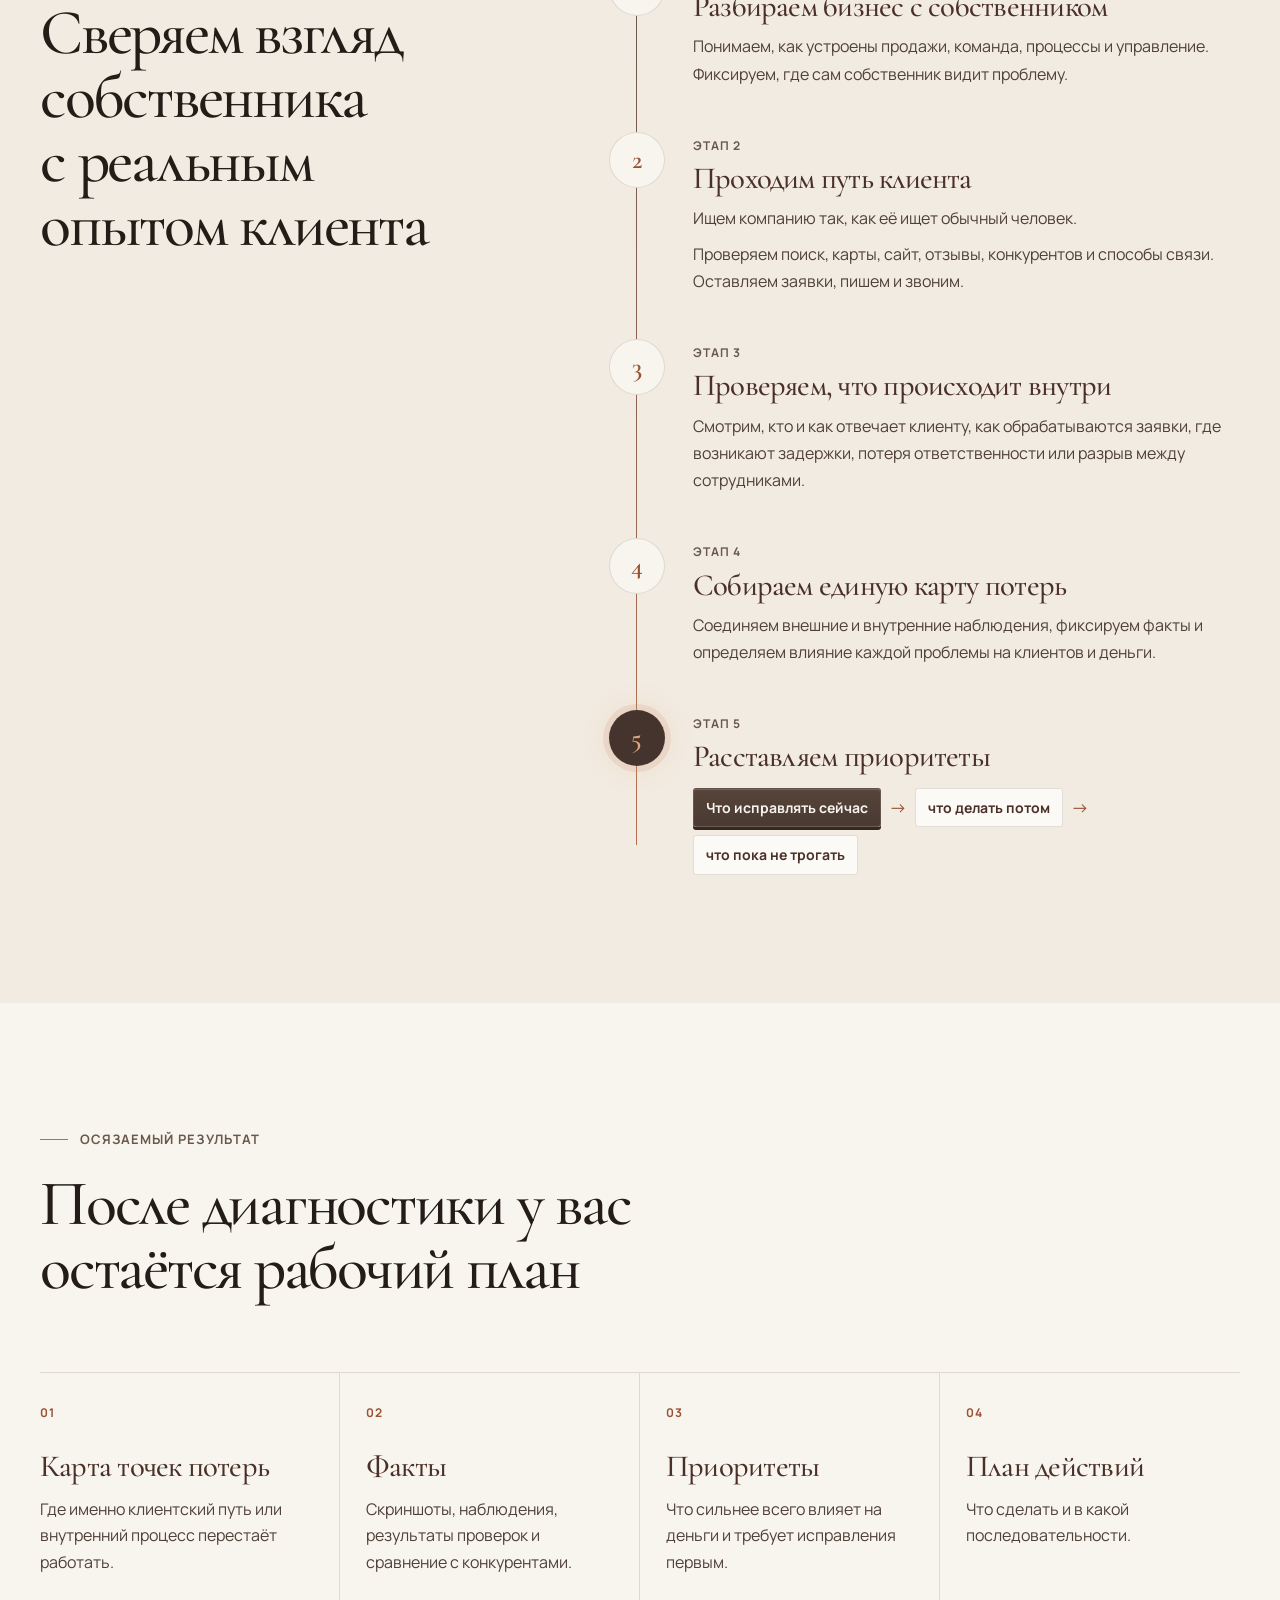
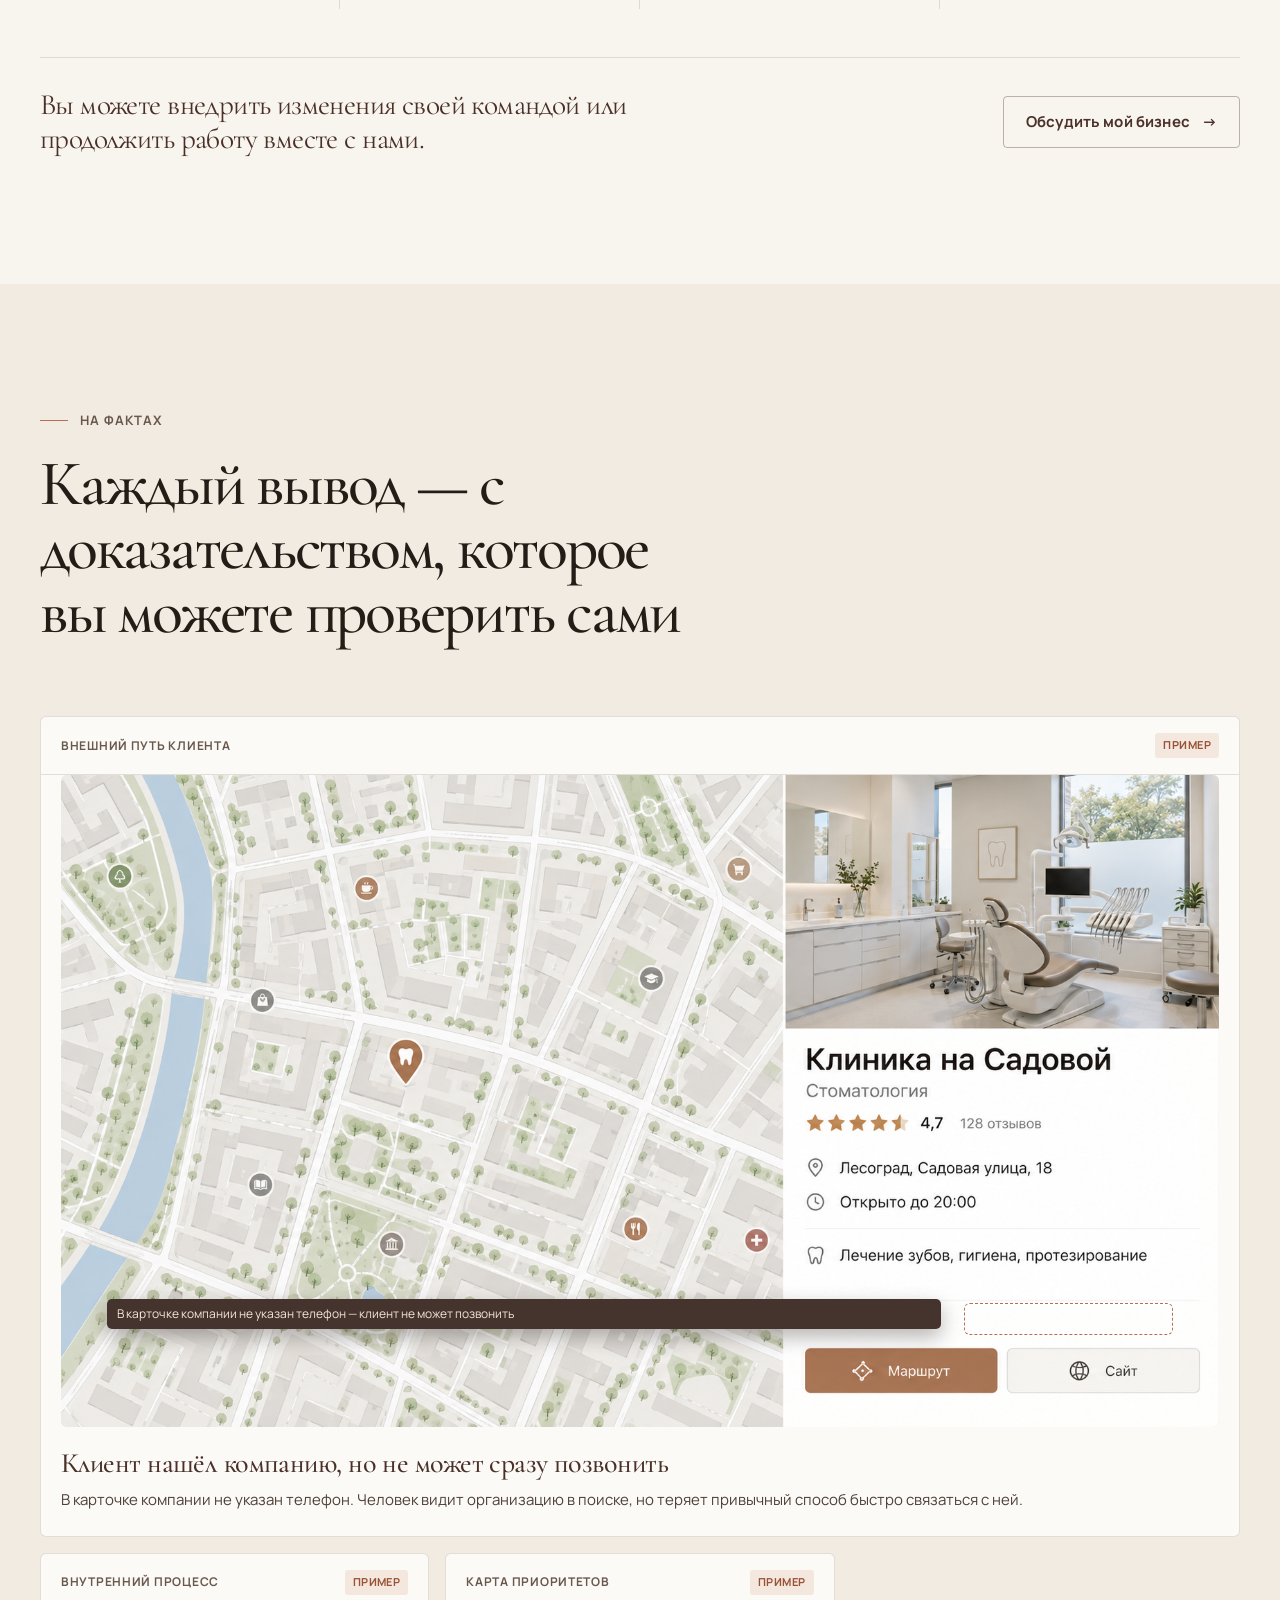
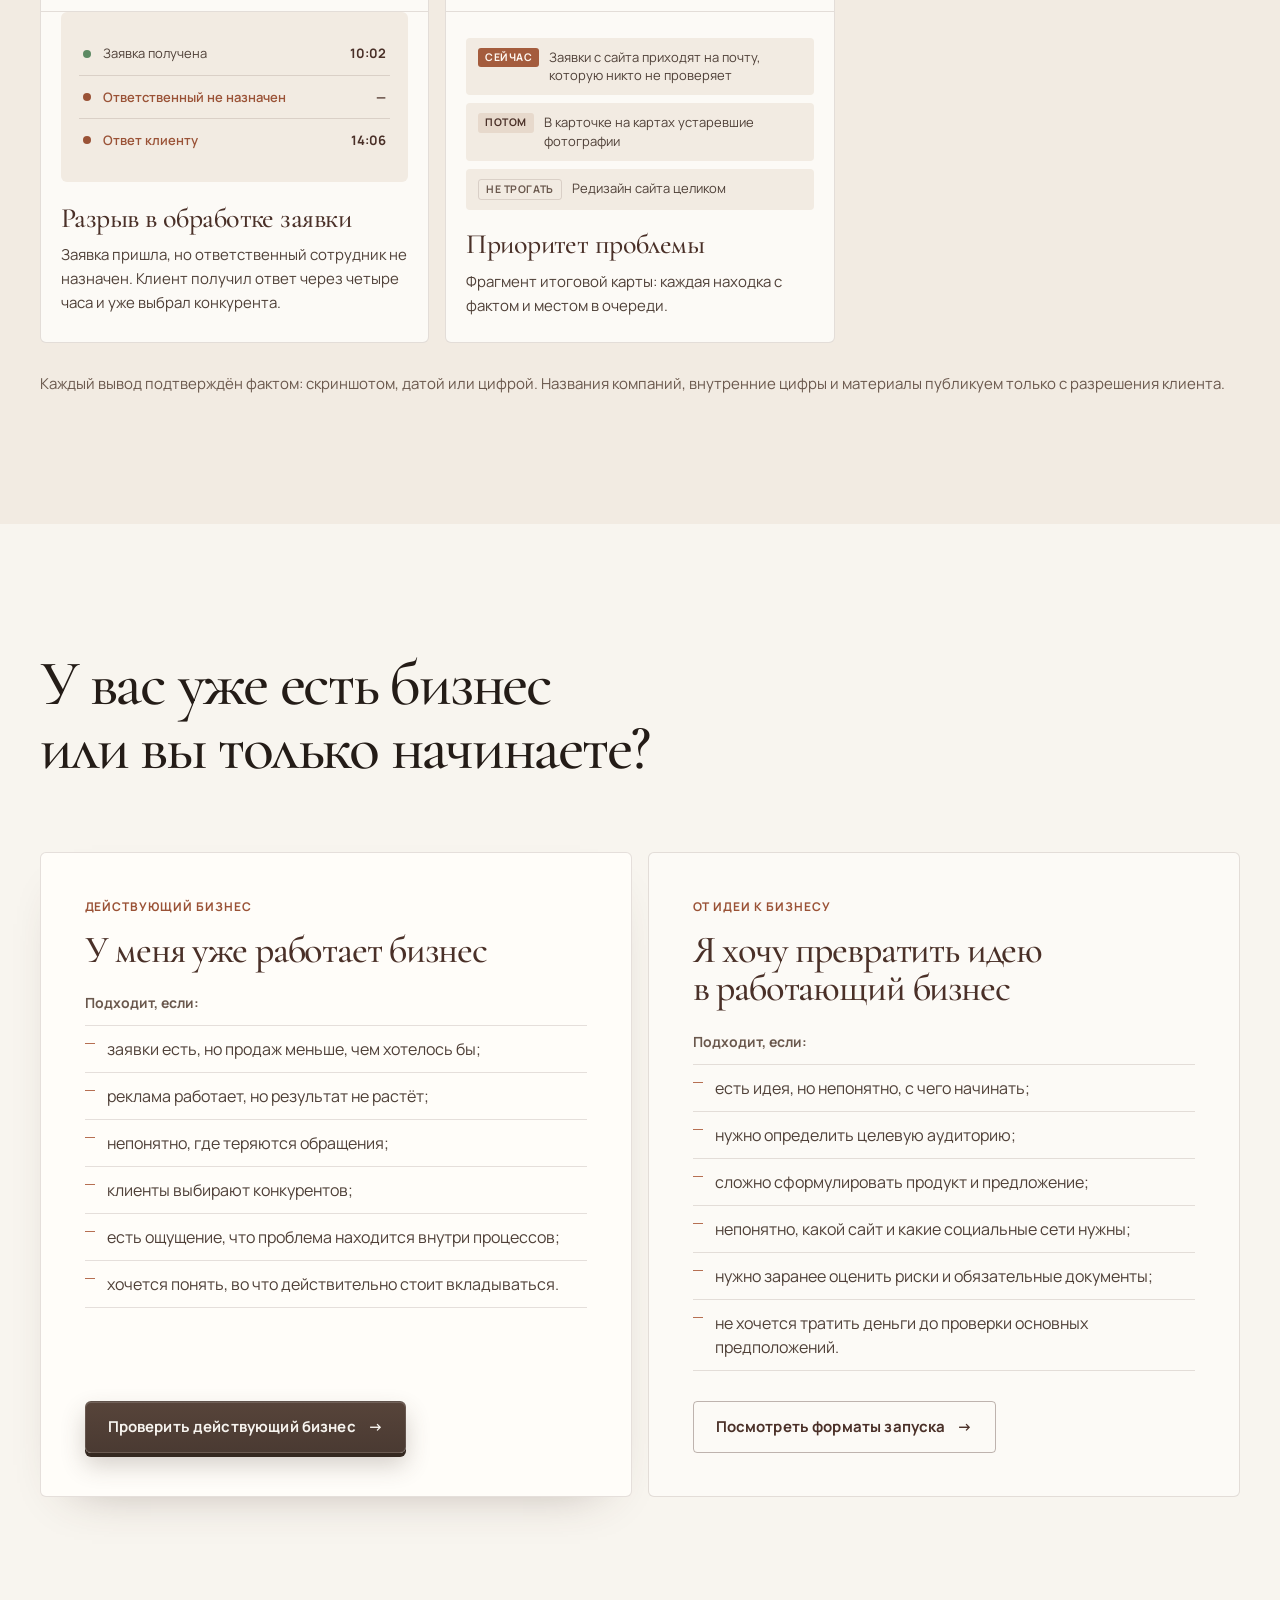
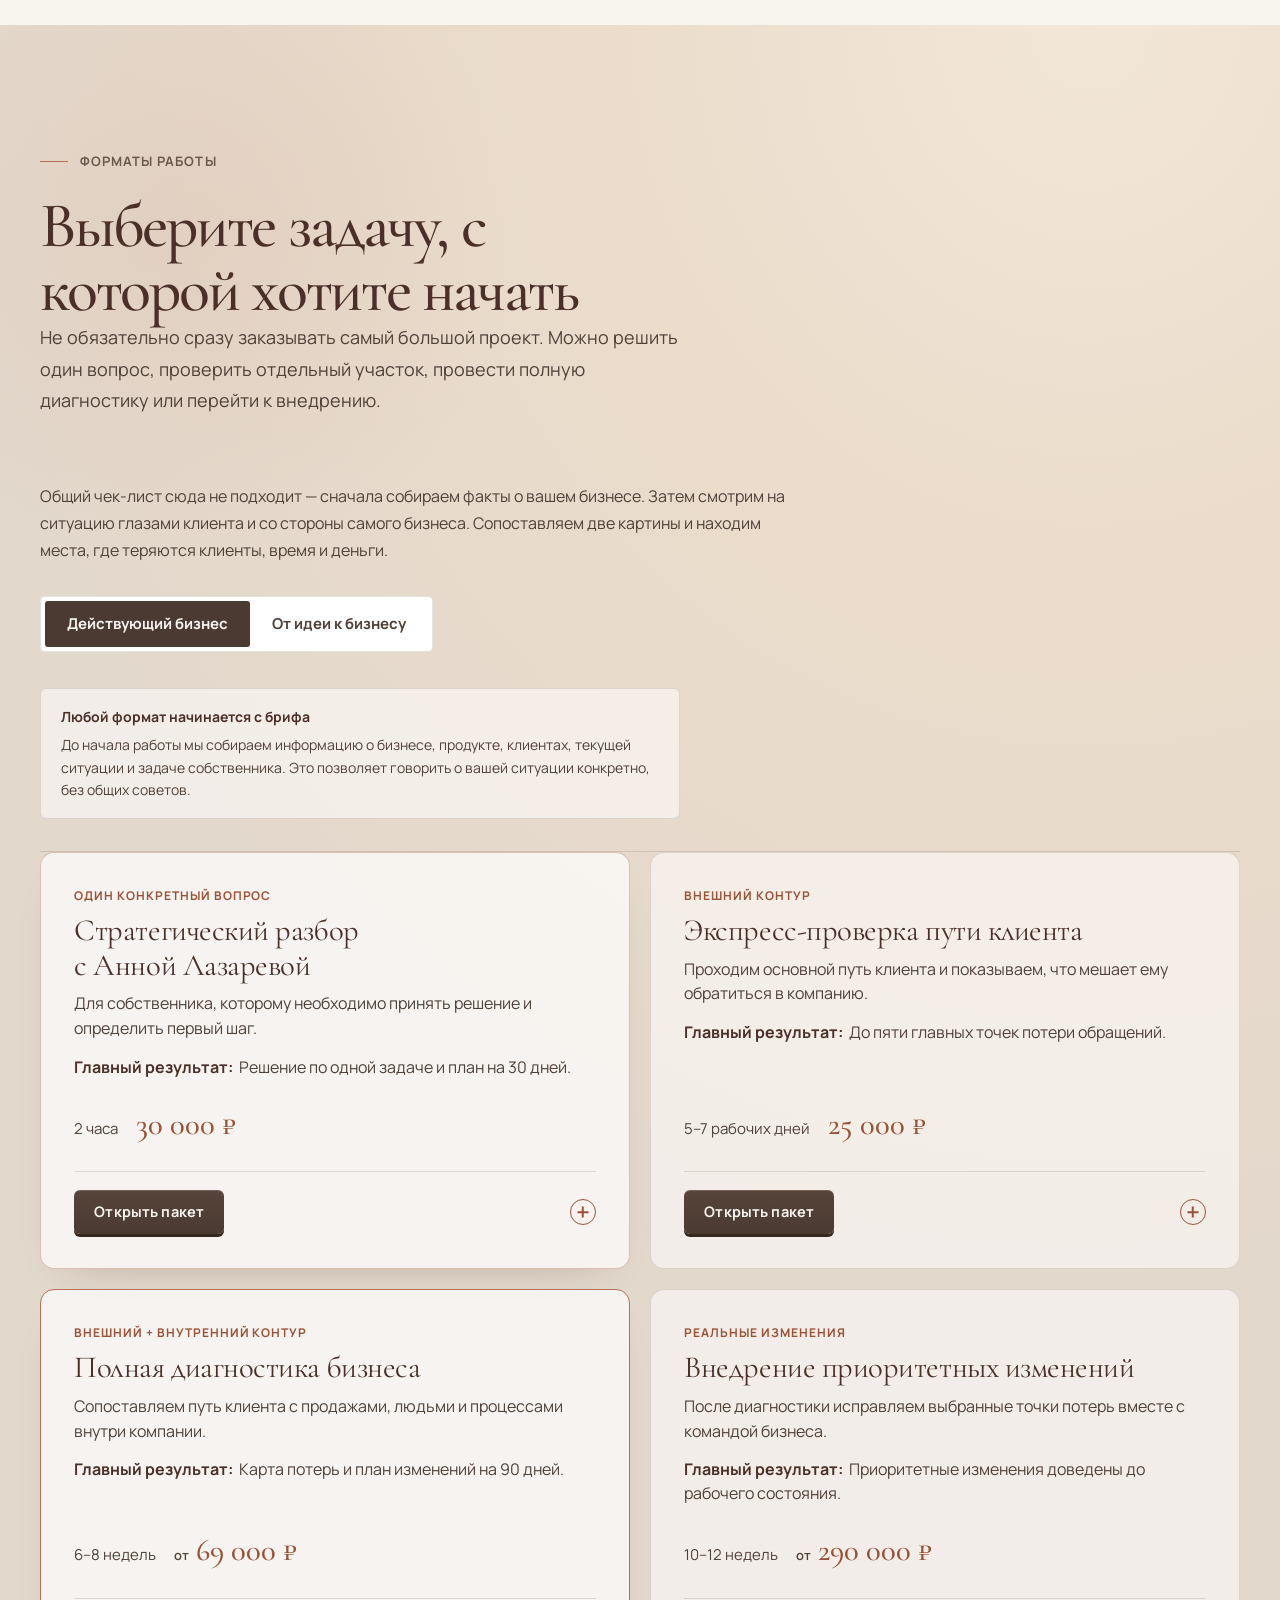
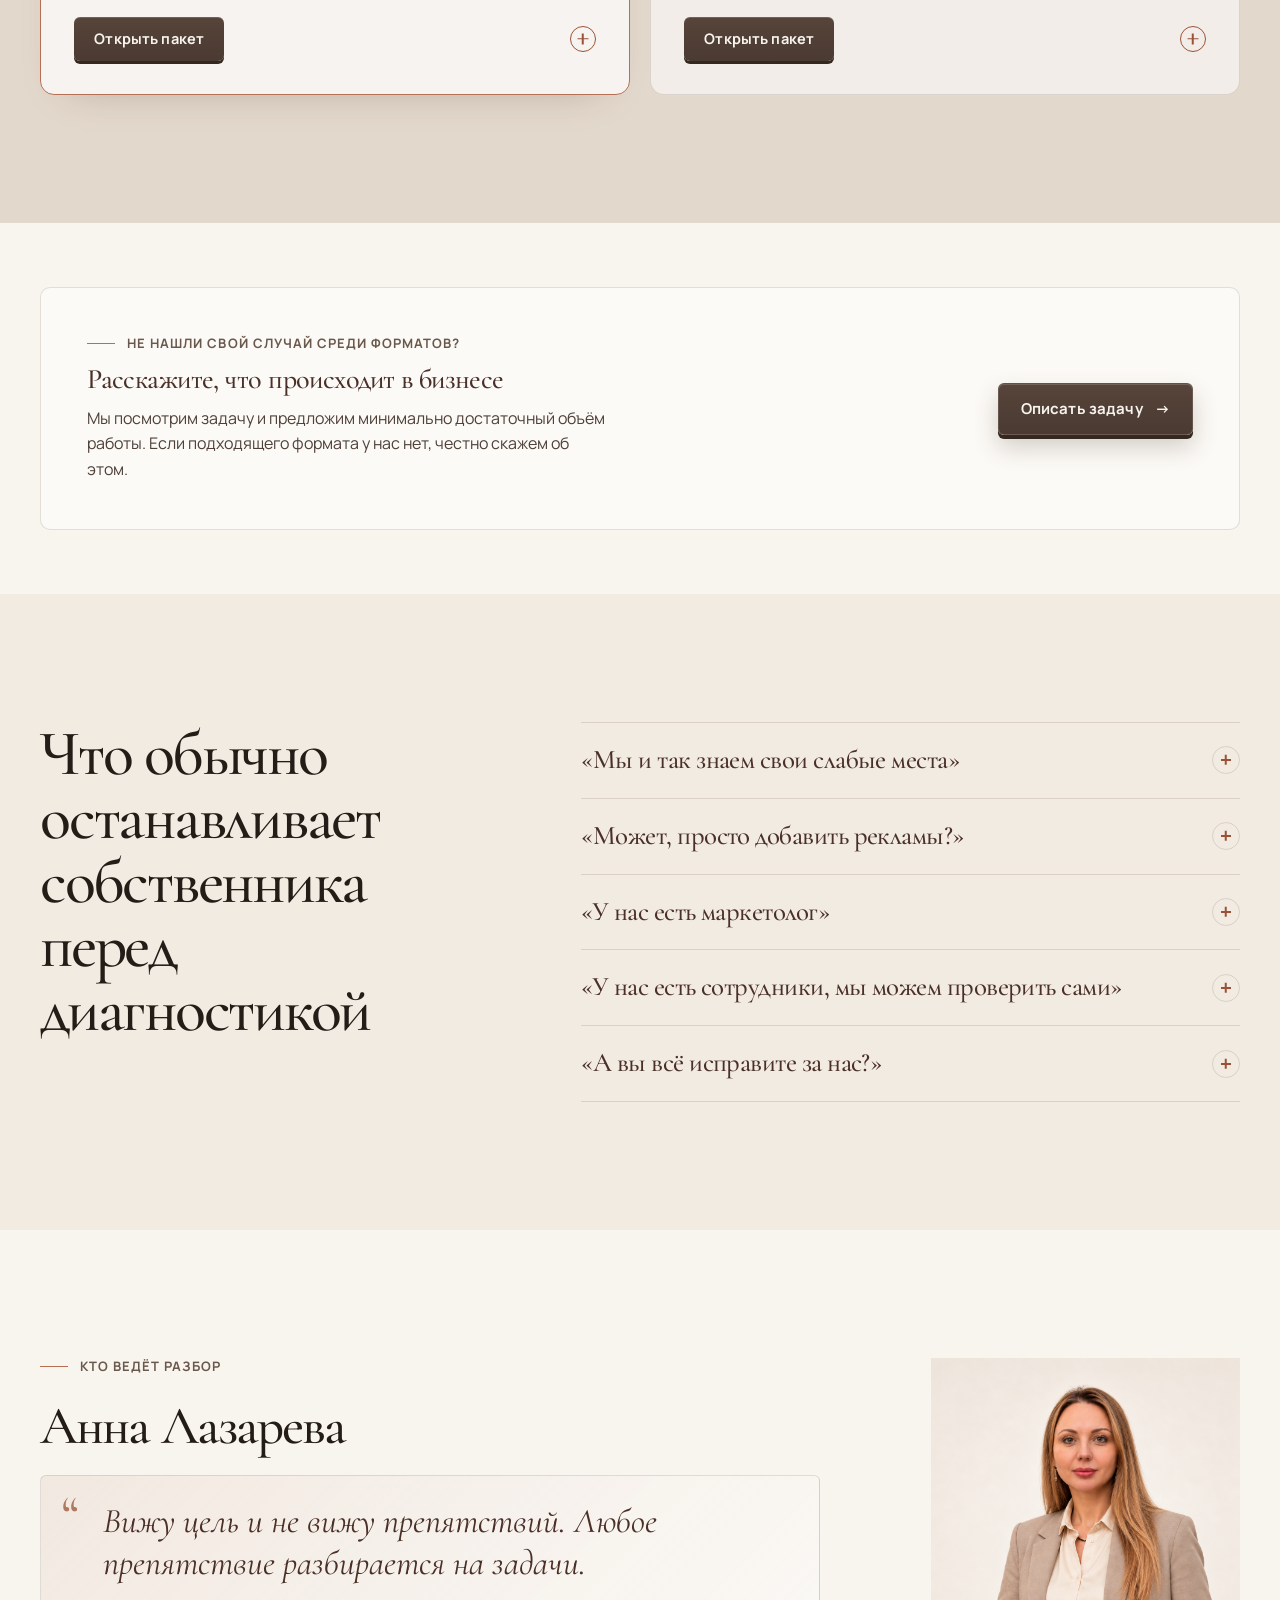
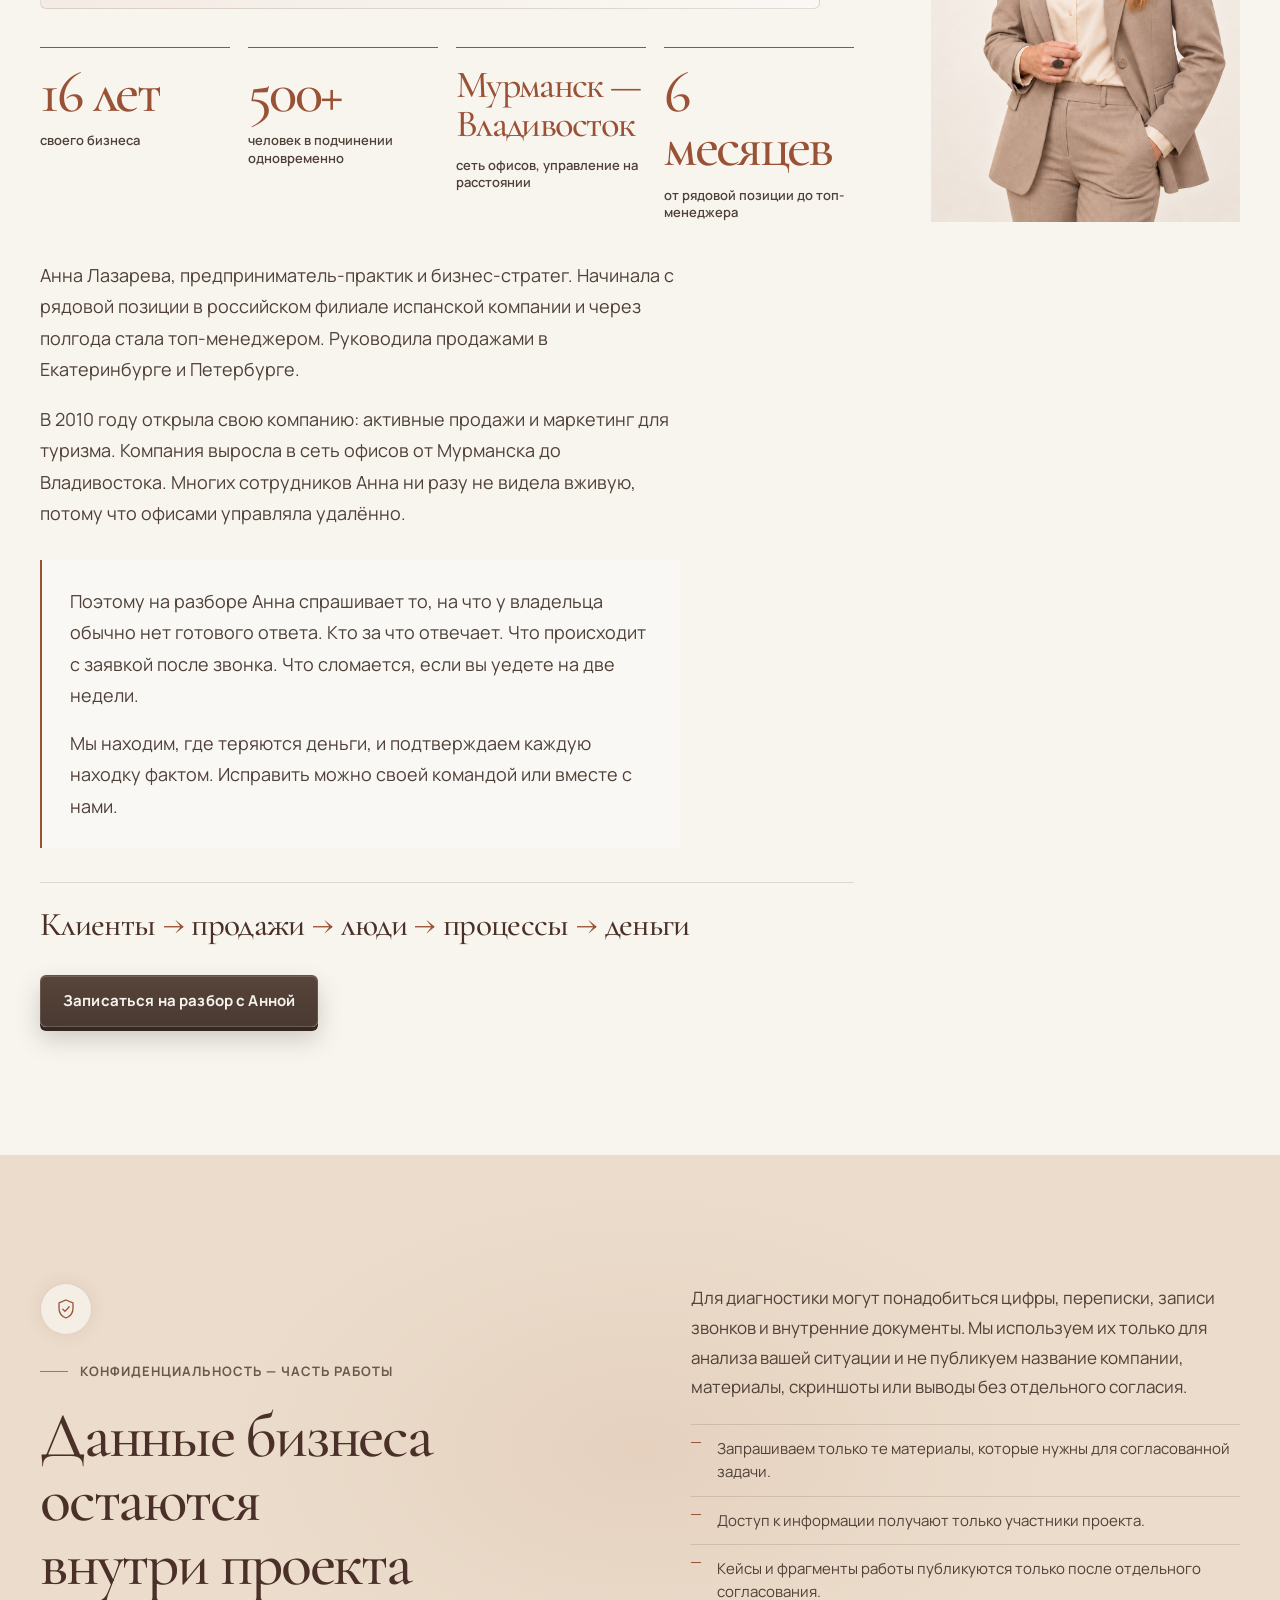
